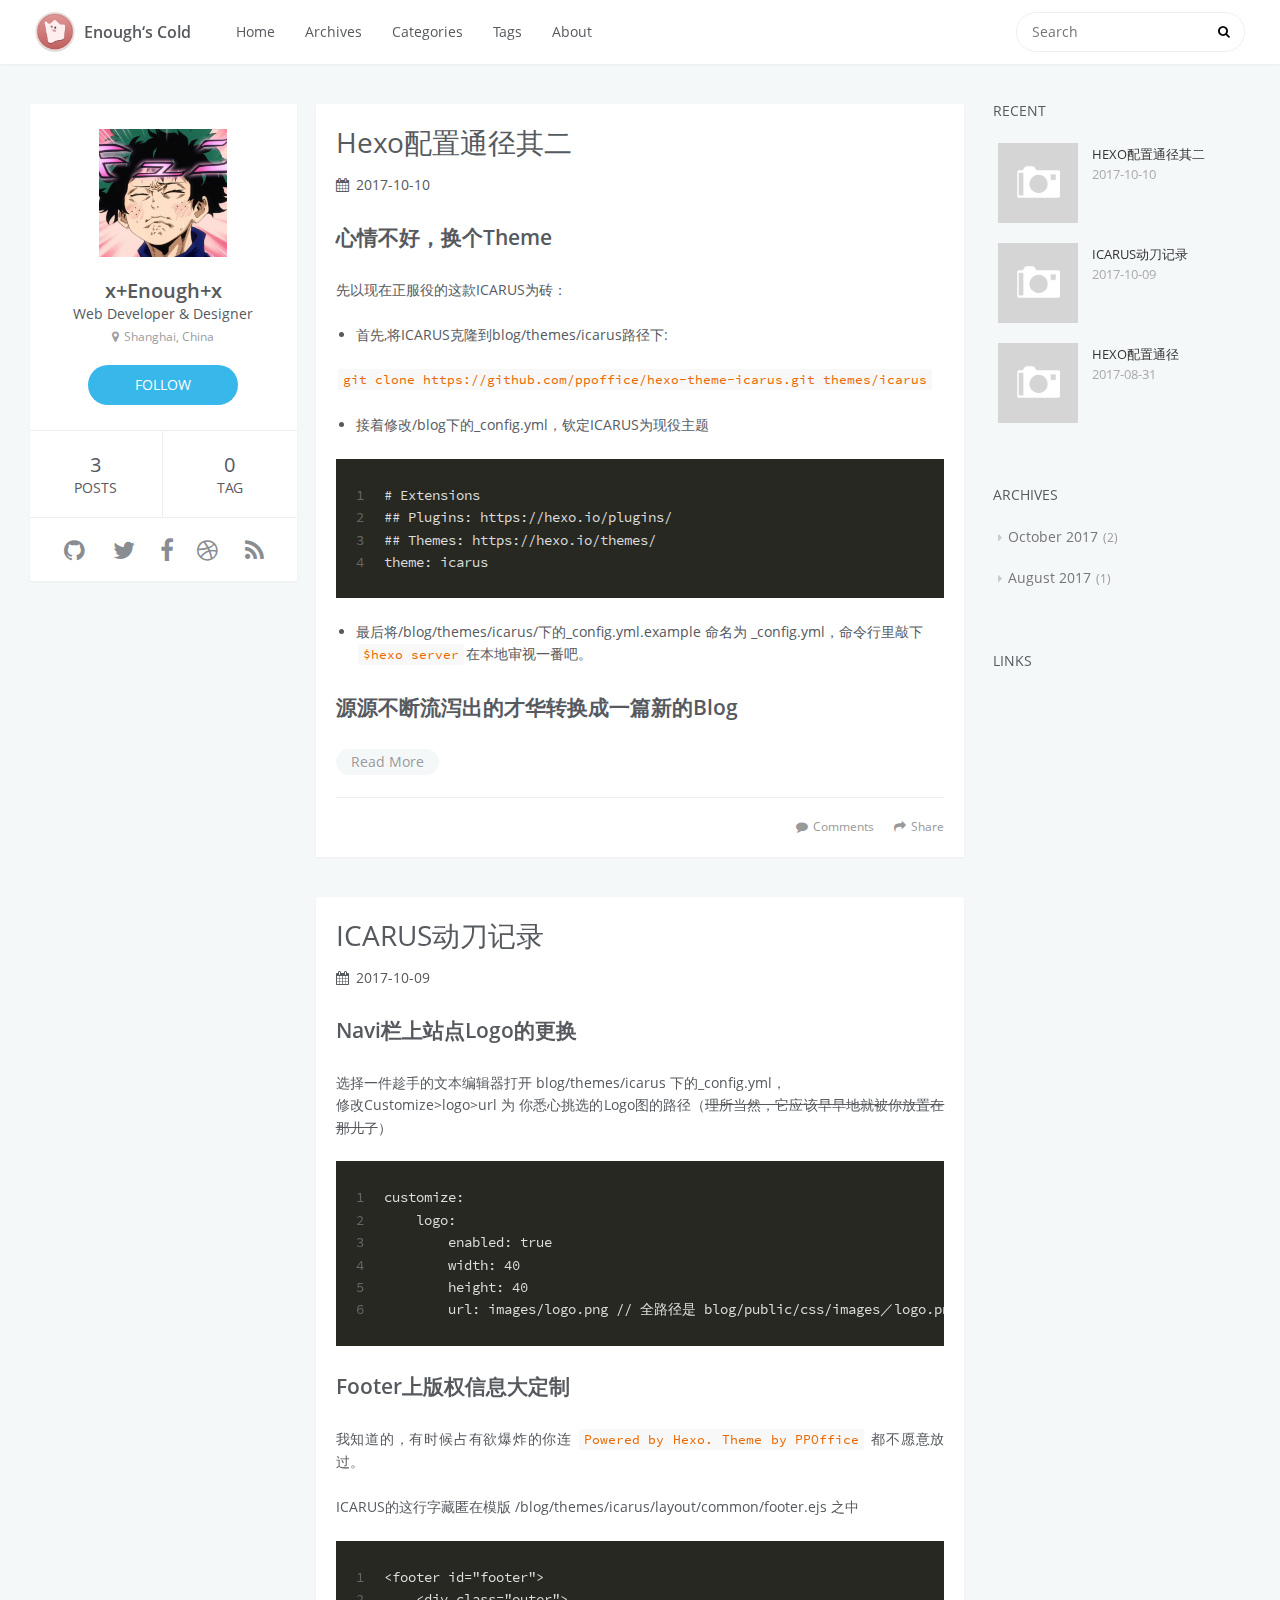
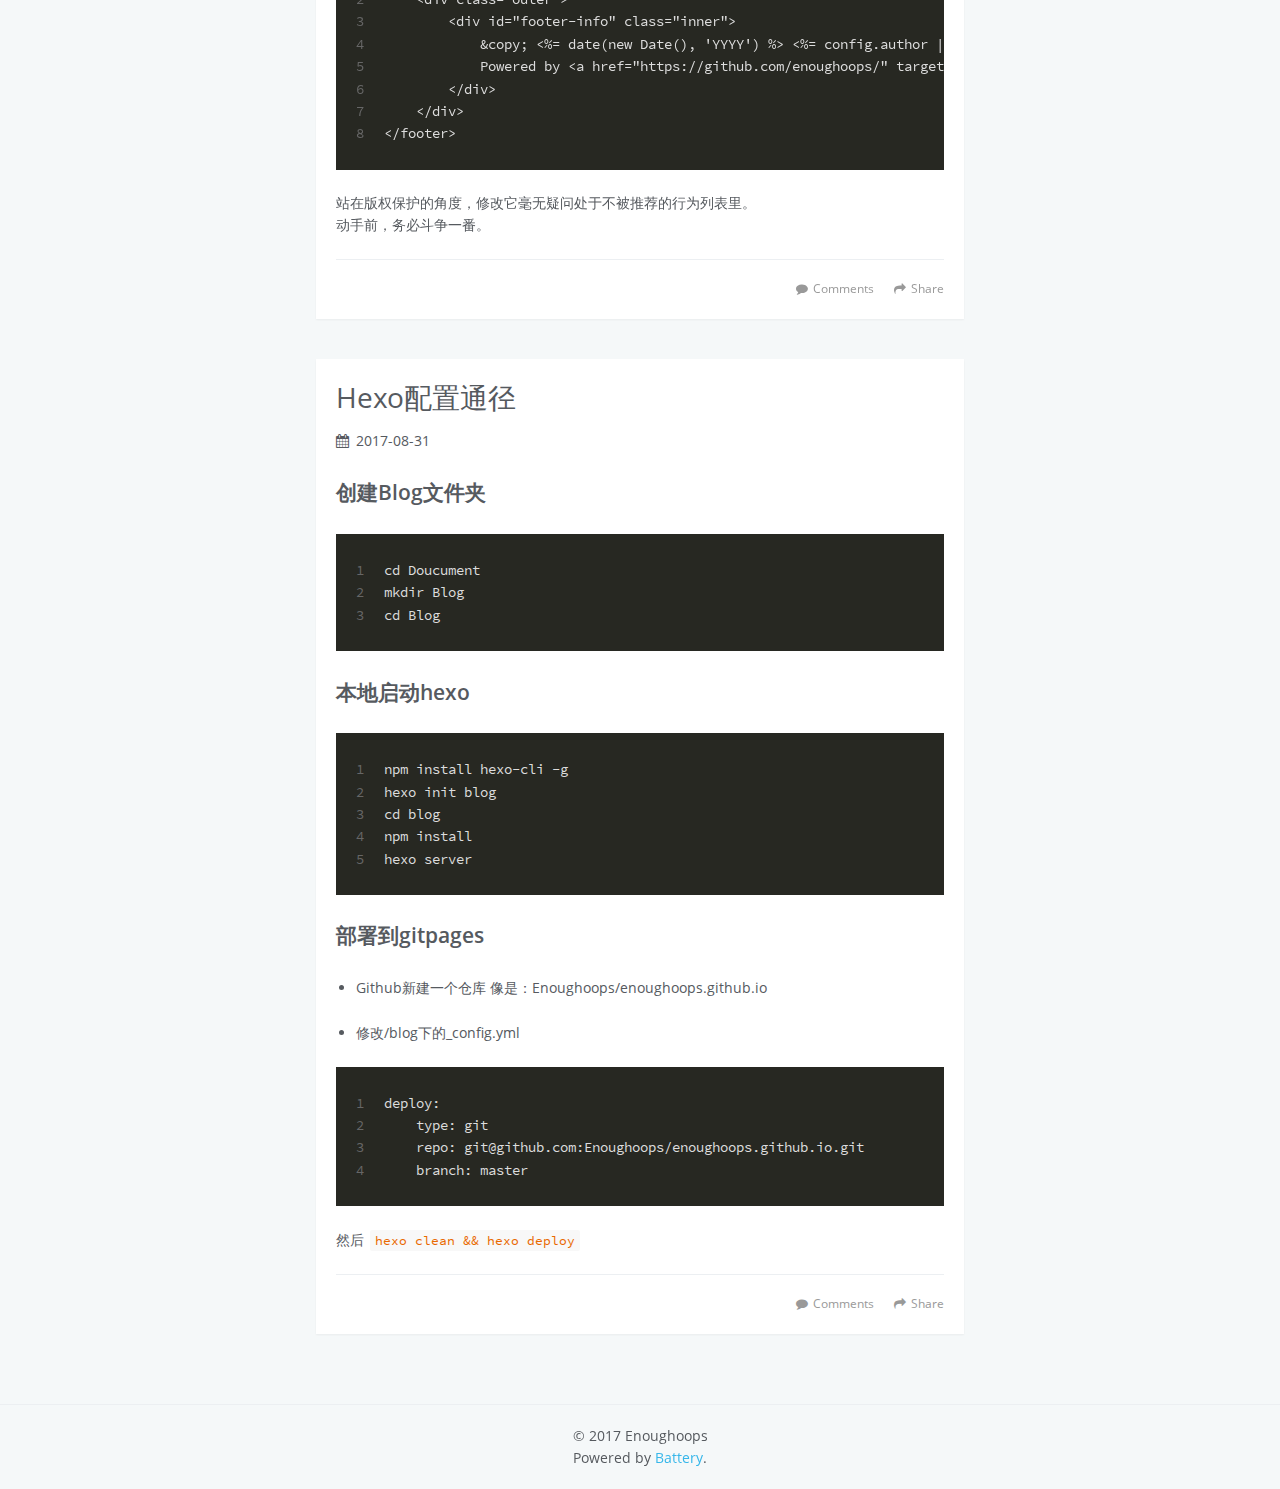
==== index.html @ bdcb4621 "Site updated: 2017-10-10 17:08:32" ====
<!DOCTYPE html>
<html lang=en>
<head>
    <meta charset="utf-8">
    
    <title>Enough‘s Cold</title>
    <meta name="viewport" content="width=device-width, initial-scale=1, maximum-scale=1" />
    <meta property="og:type" content="website">
<meta property="og:title" content="Enough‘s Cold">
<meta property="og:url" content="http://yoursite.com/index.html">
<meta property="og:site_name" content="Enough‘s Cold">
<meta property="og:locale" content="en">
<meta name="twitter:card" content="summary">
<meta name="twitter:title" content="Enough‘s Cold">
    

    
        <link rel="alternate" href="/" title="Enough‘s Cold" type="application/atom+xml" />
    

    

    <link rel="stylesheet" href="/libs/font-awesome/css/font-awesome.min.css">
    <link rel="stylesheet" href="/libs/open-sans/styles.css">
    <link rel="stylesheet" href="/libs/source-code-pro/styles.css">

    <link rel="stylesheet" href="/css/style.css">

    <script src="/libs/jquery/2.1.3/jquery.min.js"></script>
    
    
        <link rel="stylesheet" href="/libs/lightgallery/css/lightgallery.min.css">
    
    
        <link rel="stylesheet" href="/libs/justified-gallery/justifiedGallery.min.css">
    
    
    
    


</head>

<body>
    <div id="container">
        <header id="header">
    <div id="header-main" class="header-inner">
        <div class="outer">
            <a href="/" id="logo">
                <i class="logo"></i>
                <span class="site-title">Enough‘s Cold</span>
            </a>
            <nav id="main-nav">
                
                    <a class="main-nav-link" href="/.">Home</a>
                
                    <a class="main-nav-link" href="/archives">Archives</a>
                
                    <a class="main-nav-link" href="/categories">Categories</a>
                
                    <a class="main-nav-link" href="/tags">Tags</a>
                
                    <a class="main-nav-link" href="/about">About</a>
                
            </nav>
            
                
                <nav id="sub-nav">
                    <div class="profile" id="profile-nav">
                        <a id="profile-anchor" href="javascript:;">
                            <img class="avatar" src="/css/images/head.jpg" />
                            <i class="fa fa-caret-down"></i>
                        </a>
                    </div>
                </nav>
            
            <div id="search-form-wrap">

    <form class="search-form">
        <input type="text" class="ins-search-input search-form-input" placeholder="Search" />
        <button type="submit" class="search-form-submit"></button>
    </form>
    <div class="ins-search">
    <div class="ins-search-mask"></div>
    <div class="ins-search-container">
        <div class="ins-input-wrapper">
            <input type="text" class="ins-search-input" placeholder="Type something..." />
            <span class="ins-close ins-selectable"><i class="fa fa-times-circle"></i></span>
        </div>
        <div class="ins-section-wrapper">
            <div class="ins-section-container"></div>
        </div>
    </div>
</div>
<script>
(function (window) {
    var INSIGHT_CONFIG = {
        TRANSLATION: {
            POSTS: 'Posts',
            PAGES: 'Pages',
            CATEGORIES: 'Categories',
            TAGS: 'Tags',
            UNTITLED: '(Untitled)',
        },
        ROOT_URL: '/',
        CONTENT_URL: '/content.json',
    };
    window.INSIGHT_CONFIG = INSIGHT_CONFIG;
})(window);
</script>
<script src="/js/insight.js"></script>

</div>
        </div>
    </div>
    <div id="main-nav-mobile" class="header-sub header-inner">
        <table class="menu outer">
            <tr>
                
                    <td><a class="main-nav-link" href="/.">Home</a></td>
                
                    <td><a class="main-nav-link" href="/archives">Archives</a></td>
                
                    <td><a class="main-nav-link" href="/categories">Categories</a></td>
                
                    <td><a class="main-nav-link" href="/tags">Tags</a></td>
                
                    <td><a class="main-nav-link" href="/about">About</a></td>
                
                <td>
                    
    <div class="search-form">
        <input type="text" class="ins-search-input search-form-input" placeholder="Search" />
    </div>

                </td>
            </tr>
        </table>
    </div>
</header>

        <div class="outer">
            
                

<aside id="profile">
    <div class="inner profile-inner">
        <div class="base-info profile-block">
            <img id="avatar" src="/css/images/head.jpg" />
            <h2 id="name">x+Enough+x</h2>
            <h3 id="title">Web Developer &amp; Designer</h3>
            <span id="location"><i class="fa fa-map-marker"></i>Shanghai, China</span>
            <a id="follow" target="_blank" href="https://github.com/enoughoops/">FOLLOW</a>
        </div>
        <div class="article-info profile-block">
            <div class="article-info-block">
                3
                <span>posts</span>
            </div>
            <div class="article-info-block">
                0
                <span>tag</span>
            </div>
        </div>
        
        <div class="profile-block social-links">
            <table>
                <tr>
                    
                    
                    <td>
                        <a href="http://github.com/enoughoops/" target="_blank" title="github" class=tooltip>
                            <i class="fa fa-github"></i>
                        </a>
                    </td>
                    
                    <td>
                        <a href="/" target="_blank" title="twitter" class=tooltip>
                            <i class="fa fa-twitter"></i>
                        </a>
                    </td>
                    
                    <td>
                        <a href="/" target="_blank" title="facebook" class=tooltip>
                            <i class="fa fa-facebook"></i>
                        </a>
                    </td>
                    
                    <td>
                        <a href="/" target="_blank" title="dribbble" class=tooltip>
                            <i class="fa fa-dribbble"></i>
                        </a>
                    </td>
                    
                    <td>
                        <a href="/" target="_blank" title="rss" class=tooltip>
                            <i class="fa fa-rss"></i>
                        </a>
                    </td>
                    
                </tr>
            </table>
        </div>
        
    </div>
</aside>

            
            <section id="main">
    <article id="post-Hexo配置通径其二" class="article article-type-post" itemscope itemprop="blogPost">
    <div class="article-inner">
        
        
            <header class="article-header">
                
    
        <h1 itemprop="name">
            <a class="article-title" href="/2017/10/10/Hexo配置通径其二/">Hexo配置通径其二</a>
        </h1>
    

                
                    <div class="article-meta">
                        
    <div class="article-date">
        <i class="fa fa-calendar"></i>
        <a href="/2017/10/10/Hexo配置通径其二/">
            <time datetime="2017-10-10T08:37:37.000Z" itemprop="datePublished">2017-10-10</time>
        </a>
    </div>


                        
                        
                    </div>
                
            </header>
        
        
        <div class="article-entry" itemprop="articleBody">
        
            <p><h2 id="心情不好，换个Theme"><a href="#心情不好，换个Theme" class="headerlink" title="心情不好，换个Theme"></a>心情不好，换个Theme</h2><p>先以现在正服役的这款ICARUS为砖：</p>
<ul>
<li>首先,将ICARUS克隆到blog/themes/icarus路径下:</li>
</ul>
<p><code>git clone https://github.com/ppoffice/hexo-theme-icarus.git themes/icarus</code></p>
<ul>
<li>接着修改/blog下的_config.yml，钦定ICARUS为现役主题</li>
</ul>
<figure class="highlight plain"><table><tr><td class="gutter"><pre><div class="line">1</div><div class="line">2</div><div class="line">3</div><div class="line">4</div></pre></td><td class="code"><pre><div class="line"># Extensions</div><div class="line">## Plugins: https://hexo.io/plugins/</div><div class="line">## Themes: https://hexo.io/themes/</div><div class="line">theme: icarus</div></pre></td></tr></table></figure>
<ul>
<li>最后将/blog/themes/icarus/下的_config.yml.example 命名为 _config.yml，命令行里敲下 <code>$hexo server</code>在本地审视一番吧。</li>
</ul>
<h2 id="源源不断流泻出的才华转换成一篇新的Blog"><a href="#源源不断流泻出的才华转换成一篇新的Blog" class="headerlink" title="源源不断流泻出的才华转换成一篇新的Blog"></a>源源不断流泻出的才华转换成一篇新的Blog</h2></p>
            <p class="article-more-link">
                <a href="/2017/10/10/Hexo配置通径其二/#more">Read More</a>
            </p>
        
        </div>
        <footer class="article-footer">
            <div class="share-container">



</div>

    <a data-url="http://yoursite.com/2017/10/10/Hexo配置通径其二/" data-id="cj8ldwcjn0002anygisru1cz5" class="article-share-link"><i class="fa fa-share"></i>Share</a>
<script>
    (function ($) {
        // Prevent duplicate binding
        if (typeof(__SHARE_BUTTON_BINDED__) === 'undefined' || !__SHARE_BUTTON_BINDED__) {
            __SHARE_BUTTON_BINDED__ = true;
        } else {
            return;
        }
        $('body').on('click', function() {
            $('.article-share-box.on').removeClass('on');
        }).on('click', '.article-share-link', function(e) {
            e.stopPropagation();

            var $this = $(this),
                url = $this.attr('data-url'),
                encodedUrl = encodeURIComponent(url),
                id = 'article-share-box-' + $this.attr('data-id'),
                offset = $this.offset(),
                box;

            if ($('#' + id).length) {
                box = $('#' + id);

                if (box.hasClass('on')){
                    box.removeClass('on');
                    return;
                }
            } else {
                var html = [
                    '<div id="' + id + '" class="article-share-box">',
                        '<input class="article-share-input" value="' + url + '">',
                        '<div class="article-share-links">',
                            '<a href="https://twitter.com/intent/tweet?url=' + encodedUrl + '" class="fa fa-twitter article-share-twitter" target="_blank" title="Twitter"></a>',
                            '<a href="https://www.facebook.com/sharer.php?u=' + encodedUrl + '" class="fa fa-facebook article-share-facebook" target="_blank" title="Facebook"></a>',
                            '<a href="http://pinterest.com/pin/create/button/?url=' + encodedUrl + '" class="fa fa-pinterest article-share-pinterest" target="_blank" title="Pinterest"></a>',
                            '<a href="https://plus.google.com/share?url=' + encodedUrl + '" class="fa fa-google article-share-google" target="_blank" title="Google+"></a>',
                        '</div>',
                    '</div>'
                ].join('');

              box = $(html);

              $('body').append(box);
            }

            $('.article-share-box.on').hide();

            box.css({
                top: offset.top + 25,
                left: offset.left
            }).addClass('on');

        }).on('click', '.article-share-box', function (e) {
            e.stopPropagation();
        }).on('click', '.article-share-box-input', function () {
            $(this).select();
        }).on('click', '.article-share-box-link', function (e) {
            e.preventDefault();
            e.stopPropagation();

            window.open(this.href, 'article-share-box-window-' + Date.now(), 'width=500,height=450');
        });
    })(jQuery);
</script>

            
    
        <a href="http://yoursite.com/2017/10/10/Hexo配置通径其二/#comments" class="article-comment-link disqus-comment-count" data-disqus-url="http://yoursite.com/2017/10/10/Hexo配置通径其二/">Comments</a>
    

        </footer>
    </div>
    
</article>



    <article id="post-ICARUS动刀记录" class="article article-type-post" itemscope itemprop="blogPost">
    <div class="article-inner">
        
        
            <header class="article-header">
                
    
        <h1 itemprop="name">
            <a class="article-title" href="/2017/10/09/ICARUS动刀记录/">ICARUS动刀记录</a>
        </h1>
    

                
                    <div class="article-meta">
                        
    <div class="article-date">
        <i class="fa fa-calendar"></i>
        <a href="/2017/10/09/ICARUS动刀记录/">
            <time datetime="2017-10-09T07:22:18.000Z" itemprop="datePublished">2017-10-09</time>
        </a>
    </div>


                        
                        
                    </div>
                
            </header>
        
        
        <div class="article-entry" itemprop="articleBody">
        
            
            <h2 id="Navi栏上站点Logo的更换"><a href="#Navi栏上站点Logo的更换" class="headerlink" title="Navi栏上站点Logo的更换"></a>Navi栏上站点Logo的更换</h2><p>选择一件趁手的文本编辑器打开 blog/themes/icarus 下的_config.yml，<br>修改Customize&gt;logo&gt;url 为 你悉心挑选的Logo图的路径（<del>理所当然，它应该早早地就被你放置在那儿了</del>）</p>
<figure class="highlight plain"><table><tr><td class="gutter"><pre><div class="line">1</div><div class="line">2</div><div class="line">3</div><div class="line">4</div><div class="line">5</div><div class="line">6</div></pre></td><td class="code"><pre><div class="line">customize:</div><div class="line">    logo:</div><div class="line">        enabled: true</div><div class="line">        width: 40</div><div class="line">        height: 40</div><div class="line">        url: images/logo.png // 全路径是 blog/public/css/images／logo.png</div></pre></td></tr></table></figure>
<h2 id="Footer上版权信息大定制"><a href="#Footer上版权信息大定制" class="headerlink" title="Footer上版权信息大定制"></a>Footer上版权信息大定制</h2><p>我知道的，有时候占有欲爆炸的你连 <code>Powered by Hexo. Theme by PPOffice</code> 都不愿意放过。</p>
<p>ICARUS的这行字藏匿在模版 /blog/themes/icarus/layout/common/footer.ejs 之中</p>
<figure class="highlight plain"><table><tr><td class="gutter"><pre><div class="line">1</div><div class="line">2</div><div class="line">3</div><div class="line">4</div><div class="line">5</div><div class="line">6</div><div class="line">7</div><div class="line">8</div></pre></td><td class="code"><pre><div class="line">&lt;footer id=&quot;footer&quot;&gt;</div><div class="line">    &lt;div class=&quot;outer&quot;&gt;</div><div class="line">        &lt;div id=&quot;footer-info&quot; class=&quot;inner&quot;&gt;</div><div class="line">            &amp;copy; &lt;%= date(new Date(), &apos;YYYY&apos;) %&gt; &lt;%= config.author || config.title %&gt;&lt;br&gt;</div><div class="line">            Powered by &lt;a href=&quot;https://github.com/enoughoops/&quot; target=&quot;_blank&quot;&gt;Battery&lt;/a&gt;.</div><div class="line">        &lt;/div&gt;</div><div class="line">    &lt;/div&gt;</div><div class="line">&lt;/footer&gt;</div></pre></td></tr></table></figure>
<p>站在版权保护的角度，修改它毫无疑问处于不被推荐的行为列表里。<br>动手前，务必斗争一番。</p>

        
        </div>
        <footer class="article-footer">
            <div class="share-container">



</div>

    <a data-url="http://yoursite.com/2017/10/09/ICARUS动刀记录/" data-id="cj8ldwcji0001anyg8s55vny0" class="article-share-link"><i class="fa fa-share"></i>Share</a>
<script>
    (function ($) {
        // Prevent duplicate binding
        if (typeof(__SHARE_BUTTON_BINDED__) === 'undefined' || !__SHARE_BUTTON_BINDED__) {
            __SHARE_BUTTON_BINDED__ = true;
        } else {
            return;
        }
        $('body').on('click', function() {
            $('.article-share-box.on').removeClass('on');
        }).on('click', '.article-share-link', function(e) {
            e.stopPropagation();

            var $this = $(this),
                url = $this.attr('data-url'),
                encodedUrl = encodeURIComponent(url),
                id = 'article-share-box-' + $this.attr('data-id'),
                offset = $this.offset(),
                box;

            if ($('#' + id).length) {
                box = $('#' + id);

                if (box.hasClass('on')){
                    box.removeClass('on');
                    return;
                }
            } else {
                var html = [
                    '<div id="' + id + '" class="article-share-box">',
                        '<input class="article-share-input" value="' + url + '">',
                        '<div class="article-share-links">',
                            '<a href="https://twitter.com/intent/tweet?url=' + encodedUrl + '" class="fa fa-twitter article-share-twitter" target="_blank" title="Twitter"></a>',
                            '<a href="https://www.facebook.com/sharer.php?u=' + encodedUrl + '" class="fa fa-facebook article-share-facebook" target="_blank" title="Facebook"></a>',
                            '<a href="http://pinterest.com/pin/create/button/?url=' + encodedUrl + '" class="fa fa-pinterest article-share-pinterest" target="_blank" title="Pinterest"></a>',
                            '<a href="https://plus.google.com/share?url=' + encodedUrl + '" class="fa fa-google article-share-google" target="_blank" title="Google+"></a>',
                        '</div>',
                    '</div>'
                ].join('');

              box = $(html);

              $('body').append(box);
            }

            $('.article-share-box.on').hide();

            box.css({
                top: offset.top + 25,
                left: offset.left
            }).addClass('on');

        }).on('click', '.article-share-box', function (e) {
            e.stopPropagation();
        }).on('click', '.article-share-box-input', function () {
            $(this).select();
        }).on('click', '.article-share-box-link', function (e) {
            e.preventDefault();
            e.stopPropagation();

            window.open(this.href, 'article-share-box-window-' + Date.now(), 'width=500,height=450');
        });
    })(jQuery);
</script>

            
    
        <a href="http://yoursite.com/2017/10/09/ICARUS动刀记录/#comments" class="article-comment-link disqus-comment-count" data-disqus-url="http://yoursite.com/2017/10/09/ICARUS动刀记录/">Comments</a>
    

        </footer>
    </div>
    
</article>



    <article id="post-Hexo配置通径" class="article article-type-post" itemscope itemprop="blogPost">
    <div class="article-inner">
        
        
            <header class="article-header">
                
    
        <h1 itemprop="name">
            <a class="article-title" href="/2017/08/31/Hexo配置通径/">Hexo配置通径</a>
        </h1>
    

                
                    <div class="article-meta">
                        
    <div class="article-date">
        <i class="fa fa-calendar"></i>
        <a href="/2017/08/31/Hexo配置通径/">
            <time datetime="2017-08-31T07:57:53.000Z" itemprop="datePublished">2017-08-31</time>
        </a>
    </div>


                        
                        
                    </div>
                
            </header>
        
        
        <div class="article-entry" itemprop="articleBody">
        
            
            <h2 id="创建Blog文件夹"><a href="#创建Blog文件夹" class="headerlink" title="创建Blog文件夹"></a>创建Blog文件夹</h2><figure class="highlight plain"><table><tr><td class="gutter"><pre><div class="line">1</div><div class="line">2</div><div class="line">3</div></pre></td><td class="code"><pre><div class="line">cd Doucument</div><div class="line">mkdir Blog</div><div class="line">cd Blog</div></pre></td></tr></table></figure>
<h2 id="本地启动hexo"><a href="#本地启动hexo" class="headerlink" title="本地启动hexo"></a>本地启动hexo</h2><figure class="highlight plain"><table><tr><td class="gutter"><pre><div class="line">1</div><div class="line">2</div><div class="line">3</div><div class="line">4</div><div class="line">5</div></pre></td><td class="code"><pre><div class="line">npm install hexo-cli -g</div><div class="line">hexo init blog</div><div class="line">cd blog</div><div class="line">npm install</div><div class="line">hexo server</div></pre></td></tr></table></figure>
<h2 id="部署到gitpages"><a href="#部署到gitpages" class="headerlink" title="部署到gitpages"></a>部署到gitpages</h2><ul>
<li><p>Github新建一个仓库 像是：Enoughoops/enoughoops.github.io</p>
</li>
<li><p>修改/blog下的_config.yml</p>
</li>
</ul>
<figure class="highlight plain"><table><tr><td class="gutter"><pre><div class="line">1</div><div class="line">2</div><div class="line">3</div><div class="line">4</div></pre></td><td class="code"><pre><div class="line">deploy:</div><div class="line">    type: git</div><div class="line">    repo: git@github.com:Enoughoops/enoughoops.github.io.git    </div><div class="line">    branch: master</div></pre></td></tr></table></figure>
<p>然后 <code>hexo clean &amp;&amp; hexo deploy</code></p>

        
        </div>
        <footer class="article-footer">
            <div class="share-container">



</div>

    <a data-url="http://yoursite.com/2017/08/31/Hexo配置通径/" data-id="cj8ldwcjb0000anygt24p0sl6" class="article-share-link"><i class="fa fa-share"></i>Share</a>
<script>
    (function ($) {
        // Prevent duplicate binding
        if (typeof(__SHARE_BUTTON_BINDED__) === 'undefined' || !__SHARE_BUTTON_BINDED__) {
            __SHARE_BUTTON_BINDED__ = true;
        } else {
            return;
        }
        $('body').on('click', function() {
            $('.article-share-box.on').removeClass('on');
        }).on('click', '.article-share-link', function(e) {
            e.stopPropagation();

            var $this = $(this),
                url = $this.attr('data-url'),
                encodedUrl = encodeURIComponent(url),
                id = 'article-share-box-' + $this.attr('data-id'),
                offset = $this.offset(),
                box;

            if ($('#' + id).length) {
                box = $('#' + id);

                if (box.hasClass('on')){
                    box.removeClass('on');
                    return;
                }
            } else {
                var html = [
                    '<div id="' + id + '" class="article-share-box">',
                        '<input class="article-share-input" value="' + url + '">',
                        '<div class="article-share-links">',
                            '<a href="https://twitter.com/intent/tweet?url=' + encodedUrl + '" class="fa fa-twitter article-share-twitter" target="_blank" title="Twitter"></a>',
                            '<a href="https://www.facebook.com/sharer.php?u=' + encodedUrl + '" class="fa fa-facebook article-share-facebook" target="_blank" title="Facebook"></a>',
                            '<a href="http://pinterest.com/pin/create/button/?url=' + encodedUrl + '" class="fa fa-pinterest article-share-pinterest" target="_blank" title="Pinterest"></a>',
                            '<a href="https://plus.google.com/share?url=' + encodedUrl + '" class="fa fa-google article-share-google" target="_blank" title="Google+"></a>',
                        '</div>',
                    '</div>'
                ].join('');

              box = $(html);

              $('body').append(box);
            }

            $('.article-share-box.on').hide();

            box.css({
                top: offset.top + 25,
                left: offset.left
            }).addClass('on');

        }).on('click', '.article-share-box', function (e) {
            e.stopPropagation();
        }).on('click', '.article-share-box-input', function () {
            $(this).select();
        }).on('click', '.article-share-box-link', function (e) {
            e.preventDefault();
            e.stopPropagation();

            window.open(this.href, 'article-share-box-window-' + Date.now(), 'width=500,height=450');
        });
    })(jQuery);
</script>

            
    
        <a href="http://yoursite.com/2017/08/31/Hexo配置通径/#comments" class="article-comment-link disqus-comment-count" data-disqus-url="http://yoursite.com/2017/08/31/Hexo配置通径/">Comments</a>
    

        </footer>
    </div>
    
</article>


</section>
            
                
<aside id="sidebar">
   
        
    <div class="widget-wrap">
        <h3 class="widget-title">recent</h3>
        <div class="widget">
            <ul id="recent-post" class="">
                
                    <li>
                        
                        <div class="item-thumbnail">
                            <a href="/2017/10/10/Hexo配置通径其二/" class="thumbnail">
    
    
        <span class="thumbnail-image thumbnail-none"></span>
    
</a>

                        </div>
                        
                        <div class="item-inner">
                            <p class="item-category"></p>
                            <p class="item-title"><a href="/2017/10/10/Hexo配置通径其二/" class="title">Hexo配置通径其二</a></p>
                            <p class="item-date"><time datetime="2017-10-10T08:37:37.000Z" itemprop="datePublished">2017-10-10</time></p>
                        </div>
                    </li>
                
                    <li>
                        
                        <div class="item-thumbnail">
                            <a href="/2017/10/09/ICARUS动刀记录/" class="thumbnail">
    
    
        <span class="thumbnail-image thumbnail-none"></span>
    
</a>

                        </div>
                        
                        <div class="item-inner">
                            <p class="item-category"></p>
                            <p class="item-title"><a href="/2017/10/09/ICARUS动刀记录/" class="title">ICARUS动刀记录</a></p>
                            <p class="item-date"><time datetime="2017-10-09T07:22:18.000Z" itemprop="datePublished">2017-10-09</time></p>
                        </div>
                    </li>
                
                    <li>
                        
                        <div class="item-thumbnail">
                            <a href="/2017/08/31/Hexo配置通径/" class="thumbnail">
    
    
        <span class="thumbnail-image thumbnail-none"></span>
    
</a>

                        </div>
                        
                        <div class="item-inner">
                            <p class="item-category"></p>
                            <p class="item-title"><a href="/2017/08/31/Hexo配置通径/" class="title">Hexo配置通径</a></p>
                            <p class="item-date"><time datetime="2017-08-31T07:57:53.000Z" itemprop="datePublished">2017-08-31</time></p>
                        </div>
                    </li>
                
            </ul>
        </div>
    </div>

    
        
    
        
    <div class="widget-wrap">
        <h3 class="widget-title">archives</h3>
        <div class="widget">
            <ul class="archive-list"><li class="archive-list-item"><a class="archive-list-link" href="/archives/2017/10/">October 2017</a><span class="archive-list-count">2</span></li><li class="archive-list-item"><a class="archive-list-link" href="/archives/2017/08/">August 2017</a><span class="archive-list-count">1</span></li></ul>
        </div>
    </div>

    
        
    
        
    
        
    <div class="widget-wrap widget-list">
        <h3 class="widget-title">links</h3>
        <div class="widget">
            <ul>
                
            </ul>
        </div>
    </div>


    
    <div id="toTop" class="fa fa-angle-up"></div>
</aside>

            
        </div>
        <footer id="footer">
    <div class="outer">
        <div id="footer-info" class="inner">
            &copy; 2017 Enoughoops<br>
            Powered by <a href="https://github.com/enoughoops/" target="_blank">Battery</a>.
        </div>
    </div>
</footer>
        
    
    <script>
    var disqus_config = function () {
        
        this.page.identifier = '';
    };
    (function() { 
        var d = document, s = d.createElement('script');  
        s.src = '//' + 'hexo-theme-icarus' + '.disqus.com/count.js';
        s.setAttribute('data-timestamp', +new Date());
        (d.head || d.body).appendChild(s);
    })();
</script>




    
        <script src="/libs/lightgallery/js/lightgallery.min.js"></script>
        <script src="/libs/lightgallery/js/lg-thumbnail.min.js"></script>
        <script src="/libs/lightgallery/js/lg-pager.min.js"></script>
        <script src="/libs/lightgallery/js/lg-autoplay.min.js"></script>
        <script src="/libs/lightgallery/js/lg-fullscreen.min.js"></script>
        <script src="/libs/lightgallery/js/lg-zoom.min.js"></script>
        <script src="/libs/lightgallery/js/lg-hash.min.js"></script>
        <script src="/libs/lightgallery/js/lg-share.min.js"></script>
        <script src="/libs/lightgallery/js/lg-video.min.js"></script>
    
    
        <script src="/libs/justified-gallery/jquery.justifiedGallery.min.js"></script>
    
    



<!-- Custom Scripts -->
<script src="/js/main.js"></script>

    </div>
</body>
</html>
---- libs/open-sans/styles.css ----
/* cyrillic-ext */
@font-face {
    font-family: 'Open Sans';
    font-style: normal;
    font-weight: 400;
    src: local('Open Sans'), local('OpenSans'), url(fonts/K88pR3goAWT7BTt32Z01mxJtnKITppOI_IvcXXDNrsc.woff2) format('woff2');
    unicode-range: U+0460-052F, U+20B4, U+2DE0-2DFF, U+A640-A69F;
}
/* cyrillic */
@font-face {
    font-family: 'Open Sans';
    font-style: normal;
    font-weight: 400;
    src: local('Open Sans'), local('OpenSans'), url(fonts/RjgO7rYTmqiVp7vzi-Q5URJtnKITppOI_IvcXXDNrsc.woff2) format('woff2');
    unicode-range: U+0400-045F, U+0490-0491, U+04B0-04B1, U+2116;
}
/* greek-ext */
@font-face {
    font-family: 'Open Sans';
    font-style: normal;
    font-weight: 400;
    src: local('Open Sans'), local('OpenSans'), url(fonts/LWCjsQkB6EMdfHrEVqA1KRJtnKITppOI_IvcXXDNrsc.woff2) format('woff2');
    unicode-range: U+1F00-1FFF;
}
/* greek */
@font-face {
    font-family: 'Open Sans';
    font-style: normal;
    font-weight: 400;
    src: local('Open Sans'), local('OpenSans'), url(fonts/xozscpT2726on7jbcb_pAhJtnKITppOI_IvcXXDNrsc.woff2) format('woff2');
    unicode-range: U+0370-03FF;
}
/* vietnamese */
@font-face {
    font-family: 'Open Sans';
    font-style: normal;
    font-weight: 400;
    src: local('Open Sans'), local('OpenSans'), url(fonts/59ZRklaO5bWGqF5A9baEERJtnKITppOI_IvcXXDNrsc.woff2) format('woff2');
    unicode-range: U+0102-0103, U+1EA0-1EF1, U+20AB;
}
/* latin-ext */
@font-face {
    font-family: 'Open Sans';
    font-style: normal;
    font-weight: 400;
    src: local('Open Sans'), local('OpenSans'), url(fonts/u-WUoqrET9fUeobQW7jkRRJtnKITppOI_IvcXXDNrsc.woff2) format('woff2');
    unicode-range: U+0100-024F, U+1E00-1EFF, U+20A0-20AB, U+20AD-20CF, U+2C60-2C7F, U+A720-A7FF;
}
/* latin */
@font-face {
    font-family: 'Open Sans';
    font-style: normal;
    font-weight: 400;
    src: local('Open Sans'), local('OpenSans'), url(fonts/cJZKeOuBrn4kERxqtaUH3VtXRa8TVwTICgirnJhmVJw.woff2) format('woff2');
    unicode-range: U+0000-00FF, U+0131, U+0152-0153, U+02C6, U+02DA, U+02DC, U+2000-206F, U+2074, U+20AC, U+2212, U+2215, U+E0FF, U+EFFD, U+F000;
}
/* cyrillic-ext */
@font-face {
    font-family: 'Open Sans';
    font-style: normal;
    font-weight: 600;
    src: local('Open Sans Semibold'), local('OpenSans-Semibold'), url(fonts/MTP_ySUJH_bn48VBG8sNSq-j2U0lmluP9RWlSytm3ho.woff2) format('woff2');
    unicode-range: U+0460-052F, U+20B4, U+2DE0-2DFF, U+A640-A69F;
}
/* cyrillic */
@font-face {
    font-family: 'Open Sans';
    font-style: normal;
    font-weight: 600;
    src: local('Open Sans Semibold'), local('OpenSans-Semibold'), url(fonts/MTP_ySUJH_bn48VBG8sNSpX5f-9o1vgP2EXwfjgl7AY.woff2) format('woff2');
    unicode-range: U+0400-045F, U+0490-0491, U+04B0-04B1, U+2116;
}
/* greek-ext */
@font-face {
    font-family: 'Open Sans';
    font-style: normal;
    font-weight: 600;
    src: local('Open Sans Semibold'), local('OpenSans-Semibold'), url(fonts/MTP_ySUJH_bn48VBG8sNShWV49_lSm1NYrwo-zkhivY.woff2) format('woff2');
    unicode-range: U+1F00-1FFF;
}
/* greek */
@font-face {
    font-family: 'Open Sans';
    font-style: normal;
    font-weight: 600;
    src: local('Open Sans Semibold'), local('OpenSans-Semibold'), url(fonts/MTP_ySUJH_bn48VBG8sNSqaRobkAwv3vxw3jMhVENGA.woff2) format('woff2');
    unicode-range: U+0370-03FF;
}
/* vietnamese */
@font-face {
    font-family: 'Open Sans';
    font-style: normal;
    font-weight: 600;
    src: local('Open Sans Semibold'), local('OpenSans-Semibold'), url(fonts/MTP_ySUJH_bn48VBG8sNSv8zf_FOSsgRmwsS7Aa9k2w.woff2) format('woff2');
    unicode-range: U+0102-0103, U+1EA0-1EF1, U+20AB;
}
/* latin-ext */
@font-face {
    font-family: 'Open Sans';
    font-style: normal;
    font-weight: 600;
    src: local('Open Sans Semibold'), local('OpenSans-Semibold'), url(fonts/MTP_ySUJH_bn48VBG8sNSj0LW-43aMEzIO6XUTLjad8.woff2) format('woff2');
    unicode-range: U+0100-024F, U+1E00-1EFF, U+20A0-20AB, U+20AD-20CF, U+2C60-2C7F, U+A720-A7FF;
}
/* latin */
@font-face {
    font-family: 'Open Sans';
    font-style: normal;
    font-weight: 600;
    src: local('Open Sans Semibold'), local('OpenSans-Semibold'), url(fonts/MTP_ySUJH_bn48VBG8sNSugdm0LZdjqr5-oayXSOefg.woff2) format('woff2');
    unicode-range: U+0000-00FF, U+0131, U+0152-0153, U+02C6, U+02DA, U+02DC, U+2000-206F, U+2074, U+20AC, U+2212, U+2215, U+E0FF, U+EFFD, U+F000;
}
/* cyrillic-ext */
@font-face {
    font-family: 'Open Sans';
    font-style: italic;
    font-weight: 400;
    src: local('Open Sans Italic'), local('OpenSans-Italic'), url(fonts/xjAJXh38I15wypJXxuGMBjTOQ_MqJVwkKsUn0wKzc2I.woff2) format('woff2');
    unicode-range: U+0460-052F, U+20B4, U+2DE0-2DFF, U+A640-A69F;
}
/* cyrillic */
@font-face {
    font-family: 'Open Sans';
    font-style: italic;
    font-weight: 400;
    src: local('Open Sans Italic'), local('OpenSans-Italic'), url(fonts/xjAJXh38I15wypJXxuGMBjUj_cnvWIuuBMVgbX098Mw.woff2) format('woff2');
    unicode-range: U+0400-045F, U+0490-0491, U+04B0-04B1, U+2116;
}
/* greek-ext */
@font-face {
    font-family: 'Open Sans';
    font-style: italic;
    font-weight: 400;
    src: local('Open Sans Italic'), local('OpenSans-Italic'), url(fonts/xjAJXh38I15wypJXxuGMBkbcKLIaa1LC45dFaAfauRA.woff2) format('woff2');
    unicode-range: U+1F00-1FFF;
}
/* greek */
@font-face {
    font-family: 'Open Sans';
    font-style: italic;
    font-weight: 400;
    src: local('Open Sans Italic'), local('OpenSans-Italic'), url(fonts/xjAJXh38I15wypJXxuGMBmo_sUJ8uO4YLWRInS22T3Y.woff2) format('woff2');
    unicode-range: U+0370-03FF;
}
/* vietnamese */
@font-face {
    font-family: 'Open Sans';
    font-style: italic;
    font-weight: 400;
    src: local('Open Sans Italic'), local('OpenSans-Italic'), url(fonts/xjAJXh38I15wypJXxuGMBr6up8jxqWt8HVA3mDhkV_0.woff2) format('woff2');
    unicode-range: U+0102-0103, U+1EA0-1EF1, U+20AB;
}
/* latin-ext */
@font-face {
    font-family: 'Open Sans';
    font-style: italic;
    font-weight: 400;
    src: local('Open Sans Italic'), local('OpenSans-Italic'), url(fonts/xjAJXh38I15wypJXxuGMBiYE0-AqJ3nfInTTiDXDjU4.woff2) format('woff2');
    unicode-range: U+0100-024F, U+1E00-1EFF, U+20A0-20AB, U+20AD-20CF, U+2C60-2C7F, U+A720-A7FF;
}
/* latin */
@font-face {
    font-family: 'Open Sans';
    font-style: italic;
    font-weight: 400;
    src: local('Open Sans Italic'), local('OpenSans-Italic'), url(fonts/xjAJXh38I15wypJXxuGMBo4P5ICox8Kq3LLUNMylGO4.woff2) format('woff2');
    unicode-range: U+0000-00FF, U+0131, U+0152-0153, U+02C6, U+02DA, U+02DC, U+2000-206F, U+2074, U+20AC, U+2212, U+2215, U+E0FF, U+EFFD, U+F000;
}
---- libs/source-code-pro/styles.css ----
/* latin-ext */
@font-face {
  font-family: 'Source Code Pro';
  font-style: normal;
  font-weight: 400;
  src: local('Source Code Pro'), local('SourceCodePro-Regular'), url(fonts/mrl8jkM18OlOQN8JLgasDy2Q8seG17bfDXYR_jUsrzg.woff2) format('woff2');
  unicode-range: U+0100-024F, U+1E00-1EFF, U+20A0-20AB, U+20AD-20CF, U+2C60-2C7F, U+A720-A7FF;
}
/* latin */
@font-face {
  font-family: 'Source Code Pro';
  font-style: normal;
  font-weight: 400;
  src: local('Source Code Pro'), local('SourceCodePro-Regular'), url(fonts/mrl8jkM18OlOQN8JLgasD9V_2ngZ8dMf8fLgjYEouxg.woff2) format('woff2');
  unicode-range: U+0000-00FF, U+0131, U+0152-0153, U+02C6, U+02DA, U+02DC, U+2000-206F, U+2074, U+20AC, U+2212, U+2215, U+E0FF, U+EFFD, U+F000;
}
---- css/style.css ----
body {
  width: 100%;
}
body:before,
body:after {
  content: "";
  display: table;
}
body:after {
  clear: both;
}
html,
body,
div,
span,
applet,
object,
iframe,
h1,
h2,
h3,
h4,
h5,
h6,
p,
blockquote,
pre,
a,
abbr,
acronym,
address,
big,
cite,
code,
del,
dfn,
em,
img,
ins,
kbd,
q,
s,
samp,
small,
strike,
strong,
sub,
sup,
tt,
var,
dl,
dt,
dd,
ol,
ul,
li,
fieldset,
form,
label,
legend,
table,
caption,
tbody,
tfoot,
thead,
tr,
th,
td {
  margin: 0;
  padding: 0;
  border: 0;
  outline: 0;
  font-weight: inherit;
  font-style: inherit;
  font-family: inherit;
  font-size: 100%;
  vertical-align: baseline;
}
body {
  line-height: 1;
  color: #000;
  background: #fff;
}
ol,
ul {
  list-style: none;
}
table {
  border-collapse: separate;
  border-spacing: 0;
  vertical-align: middle;
}
caption,
th,
td {
  text-align: left;
  font-weight: normal;
  vertical-align: middle;
}
a img {
  border: none;
}
input,
button {
  margin: 0;
  padding: 0;
}
input::-moz-focus-inner,
button::-moz-focus-inner {
  border: 0;
  padding: 0;
}
html,
body,
#container {
  height: 100%;
}
body {
  color: #565a5f;
  background: #f5f8f9;
  font: 14px "open sans", "Helvetica Neue", "Microsoft Yahei", Helvetica, Arial, sans-serif;
  -webkit-text-size-adjust: 100%;
}
a {
  color: #38b7ea;
  text-decoration: none;
}
a:visited {
  color: #38b7ea;
}
code {
  margin: 0 2px;
  color: #e96900;
  padding: 3px 5px;
  font-size: 0.9em;
  border-radius: 2px;
  font-family: "Source Code Pro", Consolas, Monaco, Menlo, Consolas, monospace;
  background-color: #f8f8f8;
}
.outer {
  max-width: 1320px;
  margin: 0 auto;
  padding: 0 20px;
}
.outer:before,
.outer:after {
  content: "";
  display: table;
}
.outer:after {
  clear: both;
}
@media screen and (max-width: 559px) {
  .outer {
    padding: 0;
  }
}
.left,
.alignleft {
  float: left;
}
.right,
.alignright {
  float: right;
}
.clear {
  clear: both;
}
.logo {
  width: 40px;
  height: 40px;
  background-repeat: no-repeat;
  background-image: url("images/cold.png");
  -webkit-background-size: 40px 40px;
  -moz-background-size: 40px 40px;
  background-size: 40px 40px;
}
#container {
  position: relative;
}
#container > .outer {
  margin-bottom: 30px;
}
@media screen and (min-width: 1200px) {
  #main {
    display: inline;
    float: left;
    width: 52.307692307692314%;
    margin: 0 0.769230769230769%;
  }
}
@media screen and (min-width: 800px) and (max-width: 1199px) {
  #main {
    display: inline;
    float: left;
    width: 67.6923076923077%;
    margin: 0 0.769230769230769%;
  }
}
@media screen and (min-width: 560px) and (max-width: 799px) {
  #main {
    width: 100%;
  }
}
@media screen and (max-width: 559px) {
  #main {
    width: 100%;
  }
}
.archive-article-header a,
.layout-wrap-inner.tag-cloud a,
.timeline-row .content h1 a,
.archive-article-header a:visited,
.layout-wrap-inner.tag-cloud a:visited,
.timeline-row .content h1 a:visited {
  color: #565a5f;
  -webkit-transition: 0.2s ease;
  -moz-transition: 0.2s ease;
  -ms-transition: 0.2s ease;
  transition: 0.2s ease;
}
.archive-article-header a:hover,
.layout-wrap-inner.tag-cloud a:hover,
.timeline-row .content h1 a:hover,
.archive-article-header a:visited:hover,
.layout-wrap-inner.tag-cloud a:visited:hover,
.timeline-row .content h1 a:visited:hover {
  color: #38b7ea;
}
.article-meta,
.archive-year,
.widget-title {
  line-height: 1em;
  text-decoration: none;
  text-transform: uppercase;
}
#header,
#profile .inner,
.article-inner,
#comments,
.archive-article,
.timeline-row .content,
#toTop {
  background: #fff;
  -webkit-box-shadow: 0 1px 2px rgba(0,0,0,0.05);
  box-shadow: 0 1px 2px rgba(0,0,0,0.05);
}
.article-entry h1,
.widget h1 {
  font-size: 2em;
}
.article-entry h2,
.widget h2 {
  font-size: 1.5em;
}
.article-entry h3,
.widget h3 {
  font-size: 1.3em;
}
.article-entry h4,
.widget h4 {
  font-size: 1.2em;
}
.article-entry h5,
.widget h5 {
  font-size: 1em;
}
.article-entry h6,
.widget h6 {
  font-size: 1em;
  color: #999;
}
.article-entry hr,
.widget hr {
  border: 1px dashed #eceff2;
}
.article-entry strong,
.widget strong {
  font-weight: bold;
}
.article-entry em,
.widget em,
.article-entry cite,
.widget cite {
  font-style: italic;
}
.article-entry sup,
.widget sup,
.article-entry sub,
.widget sub {
  font-size: 0.75em;
  line-height: 0;
  position: relative;
  vertical-align: baseline;
}
.article-entry sup,
.widget sup {
  top: -0.5em;
}
.article-entry sub,
.widget sub {
  bottom: -0.2em;
}
.article-entry small,
.widget small {
  font-size: 0.85em;
}
.article-entry acronym,
.widget acronym,
.article-entry abbr,
.widget abbr {
  border-bottom: 1px dotted;
}
.article-entry ul,
.widget ul,
.article-entry ol,
.widget ol,
.article-entry dl,
.widget dl {
  margin: 0 20px;
  line-height: 1.6em;
}
.article-entry ul ul,
.widget ul ul,
.article-entry ol ul,
.widget ol ul,
.article-entry ul ol,
.widget ul ol,
.article-entry ol ol,
.widget ol ol {
  margin-top: 0;
  margin-bottom: 0;
}
.article-entry ul,
.widget ul {
  list-style: disc;
}
.article-entry ol,
.widget ol {
  list-style: decimal;
}
.article-entry dt,
.widget dt {
  font-weight: bold;
}
#header {
  background: #fff;
  position: relative;
}
#header a,
#header a:visited {
  white-space: nowrap;
  -webkit-transition: 0.2s ease;
  -moz-transition: 0.2s ease;
  -ms-transition: 0.2s ease;
  transition: 0.2s ease;
  color: #565a5f;
}
#header a:hover {
  color: #38b7ea;
}
.header-inner #logo,
#main-nav,
#sub-nav,
#search-form-wrap {
  height: 40px;
  line-height: 40px;
  padding: 12px 15px;
}
.header-inner #logo,
#main-nav {
  float: left;
}
#sub-nav,
#search-form-wrap {
  float: right;
}
.header-inner {
  height: 100%;
  position: relative;
}
.header-inner #logo {
  display: inline-block;
}
.header-inner #logo .logo {
  margin-right: 5px;
  display: inline-block;
}
.header-inner #logo .site-title {
  font-size: 16px;
  display: inline-block;
  vertical-align: top;
  font-weight: 600;
}
#header-title {
  text-align: center;
  height: 40px;
  position: absolute;
  top: 50%;
  left: 0;
  margin-top: -20px;
}
.header-sub {
  border-top: 1px solid #eceff2;
}
.header-sub ul {
  margin: 0 15px;
}
.header-sub ul:before,
.header-sub ul:after {
  content: "";
  display: table;
}
.header-sub ul:after {
  clear: both;
}
.header-sub ul li {
  float: left;
  margin: 0 10px;
}
.header-sub ul li a {
  display: inline-block;
  line-height: 48px;
}
.header-sub .main-nav-link {
  display: inline-block;
  line-height: 48px;
}
@media screen and (min-width: 560px) and (max-width: 799px) {
  #header-sub {
    display: none;
  }
}
@media screen and (max-width: 559px) {
  #header-sub {
    display: none;
  }
}
@media screen and (min-width: 560px) and (max-width: 799px) {
  #main-nav {
    display: none;
  }
}
@media screen and (max-width: 559px) {
  #main-nav {
    display: none;
  }
}
@media screen and (min-width: 800px) and (max-width: 1199px) {
  #main-nav-mobile {
    display: none;
  }
}
@media screen and (min-width: 1200px) {
  #main-nav-mobile {
    display: none;
  }
}
.nav-icon,
.main-nav-link {
  float: left;
  display: block;
  padding: 0 15px;
}
.nav-icon {
  text-align: center;
  font-size: 14px;
  width: 14px;
  height: 14px;
  position: relative;
  cursor: pointer;
  height: 40px !important;
  line-height: 40px !important;
}
.main-nav-link {
  font-weight: 300;
}
@media screen and (min-width: 1200px) {
  #sub-nav {
    display: none;
  }
}
#sub-nav #profile-nav #profile-anchor {
  display: block;
  height: 40px;
  line-height: 40px;
}
#sub-nav #profile-nav #profile-anchor:before,
#sub-nav #profile-nav #profile-anchor:after {
  content: "";
  display: table;
}
#sub-nav #profile-nav #profile-anchor:after {
  clear: both;
}
#sub-nav #profile-nav .avatar,
#sub-nav #profile-nav .fa {
  float: left;
}
#sub-nav #profile-nav .avatar {
  width: 40px;
  height: 40px;
  margin-right: 8px;
}
#sub-nav #profile-nav .fa {
  line-height: 40px;
}
@media screen and (max-width: 559px) {
  #search-form-wrap {
    display: none;
  }
}
#search-form-wrap .search-form {
  position: relative;
}
#search-form-wrap .search-form .search-form-input {
  width: 100%;
  padding: 0 30px 0 15px;
  line-height: 40px;
  height: 40px !important;
  border-radius: 21px;
}
#search-form-wrap .search-form .search-form-input::-webkit-search-results-decoration,
#search-form-wrap .search-form .search-form-input::-webkit-search-cancel-button {
  -webkit-appearance: none;
}
#search-form-wrap .search-form .search-form-submit {
  top: 50%;
  right: 15px;
  border: none;
  cursor: pointer;
  margin-top: -7px;
  background: none;
  position: absolute;
  font: 13px font-icon;
  font-family: 'FontAwesome';
}
#search-form-wrap .search-form .search-form-submit:before {
  content: '\f002';
}
#search-form-wrap .search-form .search-form-submit:hover,
#search-form-wrap .search-form .search-form-submit:focus {
  color: #777;
}
.search-form-input,
.search-form-input.ins-search-input,
.search-form-input.st-ui-search-input,
.search-form-input.st-default-search-input {
  -webkit-appearance: textarea;
  -webkit-appearance: textarea;
  -moz-appearance: textarea;
  appearance: textarea;
  padding: 0;
  width: 200px;
  -webkit-box-shadow: none;
  box-shadow: none;
  color: #565a5f;
  -webkit-transition: 0.2s ease;
  -moz-transition: 0.2s ease;
  -ms-transition: 0.2s ease;
  transition: 0.2s ease;
  -webkit-box-sizing: border-box;
  -moz-box-sizing: border-box;
  box-sizing: border-box;
  height: auto !important;
  line-height: 1.6em;
  outline: none !important;
  background: none !important;
  font: 14px "open sans", "Helvetica Neue", "Microsoft Yahei", Helvetica, Arial, sans-serif;
  border: 1px solid #eceff2 !important;
}
.search-form-input:focus,
.search-form-input.ins-search-input:focus,
.search-form-input.st-ui-search-input:focus,
.search-form-input.st-default-search-input:focus {
  border-color: #38b7ea !important;
}
.search-form-input::-webkit-search-results-decoration,
.search-form-input.ins-search-input::-webkit-search-results-decoration,
.search-form-input.st-ui-search-input::-webkit-search-results-decoration,
.search-form-input.st-default-search-input::-webkit-search-results-decoration,
.search-form-input::-webkit-search-cancel-button,
.search-form-input.ins-search-input::-webkit-search-cancel-button,
.search-form-input.st-ui-search-input::-webkit-search-cancel-button,
.search-form-input.st-default-search-input::-webkit-search-cancel-button {
  -webkit-appearance: none;
}
#main-nav-mobile {
  overflow-y: hidden;
  overflow-x: auto;
}
#main-nav-mobile .menu {
  margin: 0;
  height: 48px;
}
#main-nav-mobile .menu:before,
#main-nav-mobile .menu:after {
  content: "";
  display: table;
}
#main-nav-mobile .menu:after {
  clear: both;
}
#main-nav-mobile .menu .search-form-input {
  display: none;
  padding: 0 10px;
  margin-right: 15px;
  height: 32px;
  line-height: 32px;
  border-radius: 16px;
}
@media screen and (max-width: 559px) {
  #main-nav-mobile .menu .search-form-input {
    display: block;
  }
}
#main-nav-mobile .menu .search-form-input::-webkit-search-results-decoration,
#main-nav-mobile .menu .search-form-input::-webkit-search-cancel-button {
  -webkit-appearance: none;
}
.bio {
  text-align: center;
}
#profile .inner .bio h2 {
  font-size: 1.3em;
  font-weight: bold;
  margin-top: 15px;
}
#profile .inner .bio p {
  margin: 5px 20px 10px 20px;
  text-align: justify;
  max-width: 300px;
  line-height: 1.5em;
}
.profile-block {
  padding: 15px 20px;
  border-bottom: 1px solid #eceff2;
}
.profile-block:last-child {
  border-bottom: none;
}
#profile {
  display: inline;
  float: left;
  width: 21.53846153846154%;
  margin: 0 0.769230769230769%;
  display: none;
}
@media screen and (min-width: 1200px) {
  #profile {
    display: block;
  }
}
#profile .inner {
  margin-top: 40px;
  background: #fff;
}
#profile .inner .base-info #avatar {
  display: block;
  margin: 10px auto 20px;
  width: 128px;
  height: 128px;
}
#profile .inner .base-info #name,
#profile .inner .base-info #title,
#profile .inner .base-info #location {
  display: block;
  text-align: center;
}
#profile .inner .base-info #name {
  font-size: 20px;
  font-weight: 600;
}
#profile .inner .base-info #location {
  font-size: 12px;
  margin-top: 5px;
  color: #9a9ea3;
}
#profile .inner .base-info #location .fa {
  margin-right: 5px;
}
#profile .inner .base-info #follow {
  color: #fff;
  width: 150px;
  height: 40px;
  display: block;
  font-size: 14px;
  line-height: 40px;
  text-align: center;
  margin: 20px auto 10px;
  background: #38b7ea;
  border-radius: 20px;
  -webkit-transition: 0.2s ease;
  -moz-transition: 0.2s ease;
  -ms-transition: 0.2s ease;
  transition: 0.2s ease;
}
#profile .inner .base-info #follow:hover {
  background: #49c8fb;
}
#profile .inner .article-info {
  padding: 0px;
}
#profile .inner .article-info:before,
#profile .inner .article-info:after {
  content: "";
  display: table;
}
#profile .inner .article-info:after {
  clear: both;
}
#profile .inner .article-info .article-info-block {
  width: 50%;
  float: left;
  padding: 20px 15px;
  text-align: center;
  -webkit-box-sizing: border-box;
  -moz-box-sizing: border-box;
  box-sizing: border-box;
  font-size: 20px;
}
#profile .inner .article-info .article-info-block span {
  display: block;
  font-size: 14px;
  text-transform: uppercase;
}
#profile .inner .article-info .article-info-block:first-child {
  border-right: 1px solid #eceff2;
}
#profile .inner .social-links > table {
  width: 100%;
}
#profile .inner .social-links > table td {
  text-align: center;
  font-size: 24px;
}
#profile .inner .social-links > table td a {
  position: relative;
  -webkit-transition: 0.2s ease;
  -moz-transition: 0.2s ease;
  -ms-transition: 0.2s ease;
  transition: 0.2s ease;
  color: #898d92;
}
#profile .inner .social-links > table td a:hover {
  color: #565a5f;
}
#profile .inner .social-links > table td a.tooltip:hover:after {
  right: -50%;
  top: -41px;
  color: #fff;
  background: #333;
  font-size: 14px;
  content: attr(title);
  display: block;
  padding: 5px 15px;
  position: absolute;
  white-space: nowrap;
  border-radius: 2px;
  text-transform: uppercase;
  -webkit-box-shadow: 0 0 2px rgba(0,0,0,0.2);
  box-shadow: 0 0 2px rgba(0,0,0,0.2);
  z-index: 1;
}
#profile .inner .social-links > table td a.tooltip:hover:before {
  top: -12px;
  right: 8px;
  border: solid;
  border-color: #333 transparent;
  border-width: 5px 5px 0 5px;
  content: "";
  display: block;
  position: absolute;
  z-index: 2;
}
#profile.card {
  top: 50px;
  right: 20px;
  z-index: 999;
  display: block;
  min-width: 280px;
  position: absolute;
}
#profile.card .profile-inner {
  position: relative;
  -webkit-box-shadow: 0 2px 5px rgba(0,0,0,0.2);
  box-shadow: 0 2px 5px rgba(0,0,0,0.2);
}
#profile.card .profile-inner:before,
#profile.card .profile-inner:after {
  z-index: 1;
  content: '';
  top: -20px;
  right: 10px;
  position: absolute;
  border-width: 10px;
  border-style: solid;
  border-color: transparent transparent #fff transparent;
}
#profile.card .profile-inner:after {
  z-index: 0;
  border-color: transparent transparent #dbdee1 transparent;
}
.article {
  margin: 40px 0;
}
.article-inner {
  overflow: hidden;
}
.article-banner {
  width: 100%;
  height: auto;
}
.article-header {
  padding: 20px 20px 0;
}
.article-header .article-title {
  display: block;
  margin-bottom: 14px;
}
.article-title {
  font-size: 2em;
  color: #565a5f;
  text-decoration: none;
  line-height: 1.3em;
}
a.article-title:visited {
  color: #565a5f;
}
a.article-title:hover {
  color: #38b7ea;
}
@media screen and (max-width: 559px) {
  .article-title {
    font-size: 1.6em;
  }
}
@media screen and (min-width: 560px) and (max-width: 799px) {
  .article-title {
    font-size: 1.6em;
  }
}
.article-meta {
  line-height: 1.6em;
}
.article-meta:before,
.article-meta:after {
  content: "";
  display: table;
}
.article-meta:after {
  clear: both;
}
.article-meta > div {
  float: left;
  margin-right: 10px;
}
.article-meta > div .fa {
  margin-right: 3px;
}
.article-meta a {
  color: #565a5f;
}
.article-meta a:hover {
  color: #38b7ea;
}
.article-category .fa-angle-right {
  margin: 0 5px;
}
.article-tag .tag-link:before {
  content: "#";
}
.article-entry {
  color: #565a5f;
  padding: 0 20px;
  line-height: 1.6em;
}
.article-entry:before,
.article-entry:after {
  content: "";
  display: table;
}
.article-entry:after {
  clear: both;
}
.article-entry p {
  text-align: justify;
}
.article-entry p,
.article-entry table {
  line-height: 1.6em;
  margin: 1.6em 0;
}
.article-entry h1,
.article-entry h2,
.article-entry h3,
.article-entry h4,
.article-entry h5,
.article-entry h6 {
  font-weight: bold;
}
.article-entry h1,
.article-entry h2,
.article-entry h3,
.article-entry h4,
.article-entry h5,
.article-entry h6 {
  line-height: 1.3em;
  margin: 1.3em 0;
}
.article-entry a {
  color: #38b7ea;
  text-decoration: none;
}
.article-entry a:hover {
  text-decoration: underline;
}
.article-entry ul,
.article-entry ol,
.article-entry dl {
  margin-top: 1.6em;
  margin-bottom: 1.6em;
}
.article-entry img,
.article-entry video {
  max-width: 100%;
  height: auto;
  display: block;
  margin: auto;
}
.article-entry iframe {
  border: none;
}
.article-entry table {
  width: 100%;
  border-collapse: collapse;
  border-spacing: 0;
}
.article-entry th {
  font-weight: bold;
  border-bottom: 3px solid #eceff2;
  padding-bottom: 0.5em;
}
.article-entry td {
  border-bottom: 1px solid #eceff2;
  padding: 10px 0;
}
.article-entry blockquote {
  position: static;
  font-family: Georgia, "Times New Roman", "Microsoft Yahei", serif;
  font-size: 1.1em;
  margin: 0 -20px;
  padding: 10px 20px 10px 54px;
  background: #fcfcfc;
  border-left: 4px solid #eee;
}
.article-entry blockquote:before {
  top: 20px;
  left: 10px;
  content: "\f10d";
  color: #e2e2e2;
  font-size: 32px;
  font-family: FontAwesome;
  text-align: center;
  position: static;
}
.article-entry blockquote footer {
  font-size: 14px;
  margin: 1.6em 0;
  font-family: "open sans", "Helvetica Neue", "Microsoft Yahei", Helvetica, Arial, sans-serif;
}
.article-entry blockquote footer cite:before {
  content: "—";
  padding: 0 0.5em;
}
.article-entry .pullquote {
  text-align: left;
  width: 45%;
  margin: 0;
}
.article-entry .pullquote.left {
  margin-left: 0.5em;
  margin-right: 1em;
}
.article-entry .pullquote.right {
  margin-right: 0.5em;
  margin-left: 1em;
}
.article-entry .caption {
  color: #999;
  display: block;
  font-size: 0.9em;
  margin-top: 0.5em;
  position: relative;
  text-align: center;
}
.article-entry .video-container {
  position: relative;
  padding-top: 56.25%;
  height: 0;
  overflow: hidden;
}
.article-entry .video-container iframe,
.article-entry .video-container object,
.article-entry .video-container embed {
  position: absolute;
  top: 0;
  left: 0;
  width: 100%;
  height: 100%;
  margin-top: 0;
}
.article-more-link a {
  display: inline-block;
  line-height: 1em;
  padding: 6px 15px;
  border-radius: 15px;
  background: #f5f8f9;
  color: #999;
  text-shadow: 0 1px #fff;
  text-decoration: none;
}
.article-more-link a:hover {
  background: #38b7ea;
  color: #fff;
  text-decoration: none;
  text-shadow: 0 1px #169cd2;
}
.article-footer {
  font-size: 0.85em;
  line-height: 1.6em;
  border-top: 1px solid #eceff2;
  padding-top: 1.6em;
  margin: 0 20px 20px;
}
.article-footer:before,
.article-footer:after {
  content: "";
  display: table;
}
.article-footer:after {
  clear: both;
}
.article-footer a {
  color: #999;
  text-decoration: none;
}
.article-footer a:hover {
  color: #565a5f;
}
.article-comment-link {
  float: right;
}
.article-comment-link:before {
  content: "\f075";
  font-family: FontAwesome;
  padding-right: 5px;
}
.share-container {
  float: left;
}
.article-share-link {
  float: right;
  cursor: pointer;
  margin-left: 20px;
}
.article-share-link .fa-share {
  margin-right: 5px;
}
#article-nav {
  position: relative;
}
#article-nav:before,
#article-nav:after {
  content: "";
  display: table;
}
#article-nav:after {
  clear: both;
}
@media screen and (min-width: 1200px) {
  #article-nav {
    margin: 40px 0;
  }
  #article-nav:before {
    width: 8px;
    height: 8px;
    position: absolute;
    top: 50%;
    left: 50%;
    margin-top: -4px;
    margin-left: -4px;
    content: "";
    border-radius: 50%;
    background: #787c81;
  }
}
.article-nav-link-wrap {
  text-decoration: none;
  color: #999;
  -webkit-box-sizing: border-box;
  -moz-box-sizing: border-box;
  box-sizing: border-box;
  margin-top: 40px;
  text-align: center;
  display: block;
}
.article-nav-link-wrap:hover {
  color: #565a5f;
}
@media screen and (min-width: 1200px) {
  .article-nav-link-wrap {
    width: 50%;
    margin-top: 0;
  }
}
@media screen and (min-width: 1200px) {
  #article-nav-newer {
    float: left;
    text-align: right;
    padding-right: 20px;
  }
}
@media screen and (min-width: 1200px) {
  #article-nav-older {
    float: right;
    text-align: left;
    padding-left: 20px;
  }
}
.article-nav-caption {
  letter-spacing: 2px;
  line-height: 1em;
  font-weight: bold;
  color: #565a5f;
  text-transform: uppercase;
}
#article-nav-newer .article-nav-caption {
  margin-right: -2px;
}
.article-nav-title {
  font-size: 0.85em;
  margin-top: 0.5em;
  color: #565a5f;
  line-height: 1.6em;
}
.article-share-box {
  position: absolute;
  display: none;
  background: #fff;
  -webkit-box-shadow: 0px 2px 2px rgba(0,0,0,0.1);
  box-shadow: 0px 2px 2px rgba(0,0,0,0.1);
  border-radius: 3px;
  margin-left: -145px;
  overflow: hidden;
  z-index: 1;
}
.article-share-box.on {
  display: block;
}
.article-share-input {
  width: 100%;
  background: none;
  -webkit-box-sizing: border-box;
  -moz-box-sizing: border-box;
  box-sizing: border-box;
  font: 14px "open sans", "Helvetica Neue", "Microsoft Yahei", Helvetica, Arial, sans-serif;
  padding: 0 10px;
  color: #565a5f;
  outline: none;
  border: 1px solid #eceff2;
  border-radius: 3px 3px 0 0;
  height: 36px;
  line-height: 36px;
}
.article-share-links {
  background: #f5f8f9;
}
.article-share-links:before,
.article-share-links:after {
  content: "";
  display: table;
}
.article-share-links:after {
  clear: both;
}
.article-share-twitter,
.article-share-facebook,
.article-share-pinterest,
.article-share-google {
  width: 50px;
  height: 36px;
  display: block;
  float: left;
  position: relative;
  color: #999;
  text-shadow: 0 1px #fff;
}
.article-share-twitter:before,
.article-share-facebook:before,
.article-share-pinterest:before,
.article-share-google:before {
  font-size: 20px;
  width: 20px;
  height: 20px;
  position: absolute;
  top: 50%;
  left: 50%;
  margin-top: -10px;
  margin-left: -10px;
  text-align: center;
}
.article-share-twitter:hover,
.article-share-facebook:hover,
.article-share-pinterest:hover,
.article-share-google:hover {
  color: #fff;
}
.article-share-twitter:hover {
  background: #00aced;
  text-shadow: 0 1px #008abe;
}
.article-share-facebook:hover {
  background: #3b5998;
  text-shadow: 0 1px #2f477a;
}
.article-share-pinterest:hover {
  background: #cb2027;
  text-shadow: 0 1px #a21a1f;
}
.article-share-google:hover {
  background: #dd4b39;
  text-shadow: 0 1px #be3221;
}
.article-gallery {
  overflow: hidden;
  background: #000;
  position: relative;
  text-align: center;
  margin: 1.6em 0;
}
.article-gallery .gallery-item {
  display: none;
  max-width: 100%;
}
.article-gallery .gallery-item:before,
.article-gallery .gallery-item:after {
  top: 50%;
  width: 40px;
  height: 36px;
  font-size: 36px;
  line-height: 36px;
  margin-top: -18px;
  position: absolute;
  font-family: FontAwesome;
  color: rgba(255,255,255,0.5);
}
.article-gallery .gallery-item:hover:before,
.article-gallery .gallery-item:hover:after {
  color: rgba(255,255,255,0.8);
}
.article-gallery .gallery-item:before {
  left: 0;
  content: "\f104";
}
.article-gallery .gallery-item:after {
  right: 0;
  content: "\f105";
}
.article-gallery .gallery-item:first-child {
  display: block;
}
.article-gallery .gallery-item img {
  display: block;
  max-width: 100%;
  margin: 0 auto;
}
.toc-article {
  background: #f9f9f9;
  margin: 2em 0 0 0.2em;
  padding: 1em;
  border-radius: 0px;
}
.toc-article .toc-title {
  font-size: 120%;
}
.toc-article strong {
  padding: 0.3em 1;
}
ol.toc {
  width: 100%;
  margin: 1em 2em 0 0;
}
#toc {
  line-height: 1em;
  font-size: 0.8em;
  float: right;
}
#toc .toc {
  padding: 0;
}
#toc .toc li {
  list-style-type: none;
}
#toc .toc-child {
  padding-left: 0em;
}
#toc.toc-aside {
  display: none;
  width: 13%;
  position: fixed;
  right: 2%;
  top: 320px;
  overflow: hidden;
  line-height: 1.5em;
  font-size: 1em;
  color: color-heading;
  opacity: 0.6;
  -webkit-transition: opacity 1s ease-out;
  -moz-transition: opacity 1s ease-out;
  -ms-transition: opacity 1s ease-out;
  transition: opacity 1s ease-out;
}
#toc.toc-aside strong {
  padding: 0.3em 0;
  color: color-font;
}
#toc.toc-aside:hover {
  -webkit-transition: opacity 0.3s ease-out;
  -moz-transition: opacity 0.3s ease-out;
  -ms-transition: opacity 0.3s ease-out;
  transition: opacity 0.3s ease-out;
  opacity: 1;
}
#toc.toc-aside a {
  -webkit-transition: color 1s ease-out;
  -moz-transition: color 1s ease-out;
  -ms-transition: color 1s ease-out;
  transition: color 1s ease-out;
}
#toc.toc-aside a:hover {
  color: color-theme;
  -webkit-transition: color 0.3s ease-out;
  -moz-transition: color 0.3s ease-out;
  -ms-transition: color 0.3s ease-out;
  transition: color 0.3s ease-out;
}
.article.rtl .article-title,
.article.rtl .article-entry p {
  direction: rtl;
}
.article.rtl .article-meta > div {
  float: right;
  margin-left: 10px;
  margin-right: 0;
}
.lg-outer .lg-thumb-item {
  border-radius: 0 !important;
}
#comments {
  padding: 20px;
  margin: 40px 0;
}
#comments a {
  color: #38b7ea;
}
.archives:before,
.archives:after {
  content: "";
  display: table;
}
.archives:after {
  clear: both;
}
.archives .article:first-child {
  margin: 20px 0;
}
.archive-year-wrap,
.archive-category-wrap,
.archive-tag-wrap,
.layout-title {
  font-size: 1.4em;
  margin: 40px 0 20px 0;
}
@media screen and (max-width: 559px) {
  .archive-year-wrap,
  .archive-category-wrap,
  .archive-tag-wrap,
  .layout-title {
    padding: 0 15px;
    font-size: 1.2em;
  }
}
.archive-year-wrap .fa,
.archive-category-wrap .fa,
.archive-tag-wrap .fa,
.layout-title .fa {
  margin-right: 3px;
}
.archive-year-wrap .archive-year,
.archive-category-wrap .archive-year,
.archive-tag-wrap .archive-year,
.layout-title .archive-year {
  color: #565a5f;
}
.archive-year-wrap .archive-year:hover,
.archive-category-wrap .archive-year:hover,
.archive-tag-wrap .archive-year:hover,
.layout-title .archive-year:hover {
  color: #38b7ea;
}
@media screen and (max-width: 559px) {
  .layout-wrap-inner {
    padding: 0 15px;
  }
}
.archive-article {
  -webkit-column-break-inside: avoid;
  page-break-inside: avoid;
  overflow: hidden;
  break-inside: avoid-column;
  padding: 0;
  margin-bottom: 15px;
}
.archive-article:before,
.archive-article:after {
  content: "";
  display: table;
}
.archive-article:after {
  clear: both;
}
.archive-article.archive-type-summary {
  padding: 15px;
}
.archive-article.archive-type-summary .article-entry {
  padding: 0;
}
.archive-article.archive-type-summary .article-entry p {
  margin: 12px 0;
}
.archive-article .archive-article-content,
.archive-article .archive-article-thumbnail {
  display: table-cell;
  vertical-align: top;
}
@media screen and (max-width: 559px) {
  .archive-article .archive-article-content,
  .archive-article .archive-article-thumbnail {
    display: block;
  }
}
.archive-article .archive-article-thumbnail {
  width: 160px;
  padding-right: 15px;
}
@media screen and (max-width: 559px) {
  .archive-article .archive-article-thumbnail {
    width: 100%;
    padding-bottom: 15px;
  }
}
.archive-article .archive-article-thumbnail .thumbnail {
  height: 0;
  width: 100%;
  padding-bottom: 56.25%;
  display: block;
  position: relative;
  overflow: hidden;
}
.archive-article .archive-article-thumbnail .thumbnail span {
  width: 100%;
  height: 100%;
  display: block;
}
.archive-article .archive-article-thumbnail .thumbnail .thumbnail-image {
  position: absolute;
  -webkit-background-size: cover;
  -moz-background-size: cover;
  background-size: cover;
  background-position: center;
}
.archive-article .archive-article-thumbnail .thumbnail .thumbnail-none {
  background-image: url("images/thumb-default-small.png");
}
.archive-article-title {
  display: block;
  font-size: 1.6em;
  line-height: 1.4em;
  margin-bottom: 12px;
}
@media screen and (max-width: 559px) {
  .archive-article-title {
    display: block;
    font-size: 1.3em;
  }
}
.archive-article-date {
  display: block;
  margin-top: 8px;
}
.layout-wrap-inner.list-categories ul {
  margin-left: 15px;
  list-style: none;
}
.layout-wrap-inner.list-categories ul li,
.layout-wrap-inner.list-categories ul .category-list-child {
  padding: 10px 0;
  font-size: 14px;
  border-bottom: 1px solid border-color;
}
.layout-wrap-inner.list-categories ul li a,
.layout-wrap-inner.list-categories ul .category-list-child a {
  color: #777;
}
.layout-wrap-inner.list-categories ul ul,
.layout-wrap-inner.list-categories ul ol {
  list-style: none;
}
.layout-wrap-inner.list-categories ul ul li,
.layout-wrap-inner.list-categories ul ol li {
  border: none;
}
.layout-wrap-inner.list-categories ul ul li:last-child,
.layout-wrap-inner.list-categories ul ol li:last-child {
  padding-bottom: 0px;
}
.layout-wrap-inner.list-categories li a:before {
  color: #ccc;
  content: "\f0da";
  font-size: 12px;
  margin-right: 6px;
  font-family: FontAwesome;
  -webkit-transition: 0.2s ease;
  -moz-transition: 0.2s ease;
  -ms-transition: 0.2s ease;
  transition: 0.2s ease;
}
.layout-wrap-inner.list-categories li a:hover:before {
  color: #333;
}
.layout-wrap-inner.tag-cloud a {
  margin-right: 8px;
}
.layout-wrap-inner.tag-cloud a:before {
  content: '#';
}
#page-nav {
  margin: 40px auto;
  text-align: center;
  color: #999;
  overflow: hidden;
}
#page-nav:before,
#page-nav:after {
  content: "";
  display: table;
}
#page-nav:after {
  clear: both;
}
#page-nav a,
#page-nav span {
  height: 32px;
  padding: 0 10px;
  line-height: 32px;
  text-align: center;
  display: inline-block;
  border-radius: 2px;
}
#page-nav a {
  color: #999;
  text-decoration: none;
}
#page-nav a:hover {
  color: #fff;
  background: #38b7ea;
}
#page-nav .page-number {
  display: inline-block;
}
@media screen and (max-width: 559px) {
  #page-nav .page-number {
    display: none;
  }
}
#page-nav .current {
  color: #565a5f;
  font-weight: bold;
}
.timeline-wrap {
  margin: 40px 20px 40px 40px;
  border-left: 3px solid #eceff2;
}
@media screen and (max-width: 559px) {
  .timeline-wrap {
    margin: 40px 20px 40px 30px;
  }
}
@media screen and (min-width: 560px) and (max-width: 799px) {
  .timeline-wrap {
    margin: 40px 20px 40px 30px;
  }
}
.timeline-row {
  margin: 20px 0;
}
.timeline-row:before,
.timeline-row:after {
  content: "";
  display: table;
}
.timeline-row:after {
  clear: both;
}
.timeline-row .node,
.timeline-row .title {
  float: left;
}
.timeline-row .node {
  width: 12px;
  color: #fff;
  height: 12px;
  border-radius: 50%;
  margin: 11px 0 0 -8px;
  display: inline-block;
  background-color: #38b7ea;
}
.timeline-row .content {
  margin-left: 25px;
  position: relative;
}
.timeline-row .content:after,
.timeline-row .content:before {
  content: '';
  position: absolute;
  display: inline-block;
}
.timeline-row .content:after {
  top: 10px;
  left: -14px;
  border: 7px solid transparent;
  border-right-color: #fff;
}
.timeline-row .content:before {
  top: 9px;
  left: -16px;
  border: 8px solid transparent;
  border-right-color: rgba(0,0,0,0.05);
}
.timeline-row .content h1,
.timeline-row .content .article-meta {
  padding: 10px;
}
.timeline-row .content h1 {
  font-size: 16px;
}
.timeline-row .content .article-meta {
  font-size: 12px;
  color: #898d92;
  border-top: 1px solid #f7f7f7;
  background-color: rgba(244,246,247,0.2);
}
.timeline-row-major .node {
  width: 14px;
  height: 14px;
  font-size: 14px;
  margin: 0 0 0 -17px;
  padding: 6px 8px 10px;
}
.timeline-row-major .title {
  font-size: 18px;
  margin-left: 15px;
  line-height: 30px;
}
#footer {
  padding: 20px 0;
  border-top: 1px solid #eceff2;
  color: #565a5f;
  font-size: 16px;
  text-align: center;
}
#footer .outer {
  margin-bottom: 0;
}
#footer a {
  color: #38b7ea;
  text-decoration: none;
}
#footer a:hover {
  text-decoration: underline;
}
#footer-info {
  line-height: 1.6em;
  font-size: 0.85em;
}
@media screen and (min-width: 1200px) {
  #sidebar {
    display: inline;
    float: left;
    width: 21.53846153846154%;
    margin: 0 0.769230769230769%;
  }
}
@media screen and (min-width: 800px) and (max-width: 1199px) {
  #sidebar {
    display: inline;
    float: left;
    width: 29.230769230769234%;
    margin: 0 0.769230769230769%;
  }
}
.widget {
  line-height: 1.6em;
  word-wrap: break-word;
  font-size: 0.9em;
}
.widget ul,
.widget ol {
  list-style: none;
  margin: 0;
}
.widget ul ul,
.widget ol ul,
.widget ul ol,
.widget ol ol {
  margin: 0 20px;
}
.widget ul ul,
.widget ol ul {
  list-style: disc;
}
.widget ul ol,
.widget ol ol {
  list-style: decimal;
}
.category-list-count,
.tag-list-count,
.archive-list-count {
  padding-left: 5px;
  color: #999;
  font-size: 0.85em;
}
.category-list-count:before,
.tag-list-count:before,
.archive-list-count:before {
  content: "(";
}
.category-list-count:after,
.tag-list-count:after,
.archive-list-count:after {
  content: ")";
}
.tagcloud a {
  margin-right: 5px;
}
.widget-wrap {
  margin: 40px 10px;
}
@media screen and (max-width: 559px) {
  .widget-wrap {
    margin: 40px 20px;
  }
}
.widget-title {
  margin-bottom: 0;
}
.widget {
  padding: 15px 5px;
}
.widget a {
  color: #777;
  text-decoration: none;
}
.widget a:hover {
  color: #333;
}
.widget ul ul,
.widget ol ul,
.widget dl ul,
.widget ul ol,
.widget ol ol,
.widget dl ol,
.widget ul dl,
.widget ol dl,
.widget dl dl {
  margin-left: 15px;
  list-style: disc;
}
.widget ul,
.widget ol {
  list-style: none;
}
.widget ul li,
.widget ol li,
.widget ul .category-list-child,
.widget ol .category-list-child {
  padding: 10px 0;
  font-size: 14px;
  border-bottom: 1px solid border-color;
}
.widget ul li a,
.widget ol li a,
.widget ul .category-list-child a,
.widget ol .category-list-child a {
  color: #777;
}
.widget ul ul,
.widget ol ul,
.widget ul ol,
.widget ol ol {
  list-style: none;
}
.widget ul ul li,
.widget ol ul li,
.widget ul ol li,
.widget ol ol li {
  border: none;
}
.widget ul ul li:last-child,
.widget ol ul li:last-child,
.widget ul ol li:last-child,
.widget ol ol li:last-child {
  padding-bottom: 0px;
}
.widget ul:not(#recent-post) li a:before,
.widget ol:not(#recent-post) li a:before {
  color: #ccc;
  content: "\f0da";
  font-size: 12px;
  margin-right: 6px;
  font-family: FontAwesome;
  -webkit-transition: 0.2s ease;
  -moz-transition: 0.2s ease;
  -ms-transition: 0.2s ease;
  transition: 0.2s ease;
}
.widget ul:not(#recent-post) li a:hover:before,
.widget ol:not(#recent-post) li a:hover:before {
  color: #333;
}
#toTop {
  display: none;
  cursor: pointer;
  text-align: center;
  width: 60px;
  height: 60px;
  color: #fff;
  font-size: 50px;
  line-height: 55px;
  background: #565a5f;
  opacity: 0.8;
  border-radius: 4px;
  bottom: 20px;
  position: fixed;
}
@media screen and (min-width: 560px) and (max-width: 799px) {
  #toTop {
    width: 52px;
    height: 52px;
    font-size: 34px;
    line-height: 52px;
  }
}
@media screen and (max-width: 559px) {
  #toTop {
    width: 48px;
    height: 48px;
    font-size: 32px;
    line-height: 48px;
  }
}
#recent-post li {
  padding: 10px 0 10px 94px;
}
#recent-post li:before,
#recent-post li:after {
  content: "";
  display: table;
}
#recent-post li:after {
  clear: both;
}
#recent-post.no-thumbnail li {
  padding: 10px 0px;
}
#recent-post li .item-thumbnail {
  opacity: 1;
  float: left;
  margin-left: -94px;
  -webkit-transition: all 0.2s ease;
  -moz-transition: all 0.2s ease;
  -ms-transition: all 0.2s ease;
  transition: all 0.2s ease;
}
#recent-post li .item-thumbnail .thumbnail {
  width: 80px;
  height: 80px;
  display: block;
  position: relative;
  overflow: hidden;
}
#recent-post li .item-thumbnail .thumbnail span {
  width: 100%;
  height: 100%;
  display: block;
}
#recent-post li .item-thumbnail .thumbnail .thumbnail-image {
  position: absolute;
  -webkit-background-size: cover;
  -moz-background-size: cover;
  background-size: cover;
  background-position: center;
}
#recent-post li .item-thumbnail .thumbnail .thumbnail-none {
  background-image: url("images/thumb-default-small.png");
  -webkit-background-size: 100% 100%;
  -moz-background-size: 100% 100%;
  background-size: 100% 100%;
}
#recent-post li .item-inner a,
#recent-post li .item-inner .item-category {
  font-size: 13px;
  text-transform: uppercase;
}
#recent-post li .item-inner a a,
#recent-post li .item-inner .item-category a {
  color: #38b7ea;
}
#recent-post li .item-inner a a:hover,
#recent-post li .item-inner .item-category a:hover {
  color: #333;
}
#recent-post li .item-inner a a,
#recent-post li .item-inner .item-category a,
#recent-post li .item-inner a .fa,
#recent-post li .item-inner .item-category .fa {
  margin-right: 5px;
}
#recent-post li .item-inner .item-title {
  font-size: 15px;
}
#recent-post li .item-inner .item-title a {
  color: #333;
  -webkit-transition: all 0.2s ease;
  -moz-transition: all 0.2s ease;
  -ms-transition: all 0.2s ease;
  transition: all 0.2s ease;
}
#recent-post li .item-inner .item-date {
  color: #aaa;
  font-size: 13px;
  text-transform: uppercase;
}
#recent-post li:hover .item-thumbnail {
  opacity: 0.8;
}
#recent-post li:hover .item-title a {
  color: #38b7ea;
}
.ins-search {
  display: none;
}
.ins-search.show {
  display: block;
}
.ins-selectable {
  cursor: pointer;
}
.ins-search-mask,
.ins-search-container {
  position: fixed;
}
.ins-search-mask {
  top: 0;
  left: 0;
  width: 100%;
  height: 100%;
  z-index: 100;
  background: rgba(0,0,0,0.5);
}
.ins-input-wrapper {
  position: relative;
}
.ins-search-input {
  width: 100%;
  border: none;
  outline: none;
  font-size: 16px;
  -webkit-box-shadow: none;
  box-shadow: none;
  font-weight: 200;
  border-radius: 0;
  background: #fff;
  line-height: 20px;
  -webkit-box-sizing: border-box;
  -moz-box-sizing: border-box;
  box-sizing: border-box;
  padding: 12px 28px 12px 20px;
  border-bottom: 1px solid #e2e2e2;
  font-family: "Microsoft Yahei Light", "Microsoft Yahei", Helvetica, Arial, sans-serif;
}
.ins-close {
  top: 50%;
  right: 6px;
  width: 20px;
  height: 20px;
  font-size: 16px;
  margin-top: -11px;
  position: absolute;
  text-align: center;
  display: inline-block;
}
.ins-close:hover {
  color: #006bde;
}
.ins-search-container {
  left: 50%;
  top: 100px;
  z-index: 101;
  bottom: 100px;
  -webkit-box-sizing: border-box;
  -moz-box-sizing: border-box;
  box-sizing: border-box;
  width: 540px;
  margin-left: -270px;
}
@media screen and (max-width: 559px), screen and (max-height: 479px) {
  .ins-search-container {
    top: 0;
    left: 0;
    margin: 0;
    width: 100%;
    height: 100%;
    background: #f7f7f7;
  }
}
.ins-section-wrapper {
  left: 0;
  right: 0;
  top: 45px;
  bottom: 0;
  overflow-y: auto;
  position: absolute;
}
.ins-section-container {
  position: relative;
  background: #f7f7f7;
}
.ins-section {
  font-size: 14px;
  line-height: 16px;
}
.ins-section .ins-section-header,
.ins-section .ins-search-item {
  padding: 8px 15px;
}
.ins-section .ins-section-header {
  color: #9a9a9a;
  border-bottom: 1px solid #e2e2e2;
}
.ins-section .ins-slug {
  margin-left: 5px;
  color: #9a9a9a;
}
.ins-section .ins-slug:before {
  content: '(';
}
.ins-section .ins-slug:after {
  content: ')';
}
.ins-section .ins-search-item header,
.ins-section .ins-search-item .ins-search-preview {
  overflow: hidden;
  white-space: nowrap;
  text-overflow: ellipsis;
}
.ins-section .ins-search-item header .fa {
  margin-right: 8px;
}
.ins-section .ins-search-item .ins-search-preview {
  height: 15px;
  font-size: 12px;
  color: #9a9a9a;
  margin: 5px 0 0 20px;
}
.ins-section .ins-search-item:hover,
.ins-section .ins-search-item.active {
  color: #fff;
  background: #006bde;
}
.ins-section .ins-search-item:hover .ins-slug,
.ins-section .ins-search-item.active .ins-slug,
.ins-section .ins-search-item:hover .ins-search-preview,
.ins-section .ins-search-item.active .ins-search-preview {
  color: #fff;
}
.highlight {
  margin: 0px;
  display: block;
  overflow-x: auto;
  padding: 15px 20px;
  font-size: 14px;
  font-family: "Source Code Pro", Consolas, Monaco, Menlo, Consolas, monospace;
  line-height: 22.400000000000002px;
}
.highlight table {
  margin: 0;
  width: auto;
}
.highlight table td {
  border: none;
}
.highlight table td.code {
  padding-right: 20px;
}
.highlight .gutter pre {
  color: #666;
  text-align: right;
  padding-right: 20px;
}
.article-entry .highlight {
  margin: 1.6em 0;
}
.article-entry .highlight .line {
  height: 1.6em;
}
.highlight {
  color: #ddd;
  background: #272822;
}
.highlight .code .tag,
.highlight .code .keyword,
.highlight .code .selector-tag,
.highlight .code .literal,
.highlight .code .strong,
.highlight .code .name {
  color: #f92672;
}
.highlight .code .code {
  color: #66d9ef;
}
.highlight .code .class .title {
  color: #fff;
}
.highlight .code .attribute,
.highlight .code .symbol,
.highlight .code .regexp,
.highlight .code .link {
  color: #bf79db;
}
.highlight .code .string,
.highlight .code .bullet,
.highlight .code .subst,
.highlight .code .title,
.highlight .code .section,
.highlight .code .emphasis,
.highlight .code .type,
.highlight .code .built_in,
.highlight .code .builtin-name,
.highlight .code .selector-attr,
.highlight .code .selector-pseudo,
.highlight .code .addition,
.highlight .code .variable,
.highlight .code .template-tag,
.highlight .code .template-variable {
  color: #a6e22e;
}
.highlight .code .comment,
.highlight .code .quote,
.highlight .code .deletion,
.highlight .code .meta {
  color: #75715e;
}
.highlight .code .keyword,
.highlight .code .selector-tag,
.highlight .code .literal,
.highlight .code .doctag,
.highlight .code .title,
.highlight .code .section,
.highlight .code .type,
.highlight .code .selector-id {
  font-weight: bold;
}
---- libs/lightgallery/css/lightgallery.min.css ----
.lg-sub-html,.lg-toolbar{background-color:rgba(0,0,0,.45)}#lg-counter,.lg-outer .lg-video-cont{vertical-align:middle;display:inline-block}@font-face{font-family:lg;src:url(../fonts/lg.eot?n1z373);src:url(../fonts/lg.eot?#iefixn1z373) format("embedded-opentype"),url(../fonts/lg.woff?n1z373) format("woff"),url(../fonts/lg.ttf?n1z373) format("truetype"),url(../fonts/lg.svg?n1z373#lg) format("svg");font-weight:400;font-style:normal}.lg-icon{font-family:lg;speak:none;font-style:normal;font-weight:400;font-variant:normal;text-transform:none;line-height:1;-webkit-font-smoothing:antialiased;-moz-osx-font-smoothing:grayscale}.lg-actions .lg-next,.lg-actions .lg-prev{background-color:rgba(0,0,0,.45);border-radius:2px;color:#999;cursor:pointer;display:block;font-size:22px;margin-top:-10px;padding:8px 10px 9px;position:absolute;top:50%;z-index:1080}.lg-actions .lg-next.disabled,.lg-actions .lg-prev.disabled{pointer-events:none;opacity:.5}.lg-actions .lg-next:hover,.lg-actions .lg-prev:hover{color:#FFF}.lg-actions .lg-next{right:20px}.lg-actions .lg-next:before{content:"\e095"}.lg-actions .lg-prev{left:20px}.lg-actions .lg-prev:after{content:"\e094"}@-webkit-keyframes lg-right-end{0%,100%{left:0}50%{left:-30px}}@-moz-keyframes lg-right-end{0%,100%{left:0}50%{left:-30px}}@-ms-keyframes lg-right-end{0%,100%{left:0}50%{left:-30px}}@keyframes lg-right-end{0%,100%{left:0}50%{left:-30px}}@-webkit-keyframes lg-left-end{0%,100%{left:0}50%{left:30px}}@-moz-keyframes lg-left-end{0%,100%{left:0}50%{left:30px}}@-ms-keyframes lg-left-end{0%,100%{left:0}50%{left:30px}}@keyframes lg-left-end{0%,100%{left:0}50%{left:30px}}.lg-outer.lg-right-end .lg-object{-webkit-animation:lg-right-end .3s;-o-animation:lg-right-end .3s;animation:lg-right-end .3s;position:relative}.lg-outer.lg-left-end .lg-object{-webkit-animation:lg-left-end .3s;-o-animation:lg-left-end .3s;animation:lg-left-end .3s;position:relative}.lg-toolbar{z-index:1082;left:0;position:absolute;top:0;width:100%}.lg-toolbar .lg-icon{color:#999;cursor:pointer;float:right;font-size:24px;height:47px;line-height:27px;padding:10px 0;text-align:center;width:50px;text-decoration:none!important;outline:0;-webkit-transition:color .2s linear;-o-transition:color .2s linear;transition:color .2s linear}.lg-toolbar .lg-icon:hover{color:#FFF}.lg-toolbar .lg-close:after{content:"\e070"}.lg-toolbar .lg-download:after{content:"\e0f2"}.lg-sub-html{bottom:0;color:#EEE;font-size:16px;left:0;padding:10px 40px;position:fixed;right:0;text-align:center;z-index:1080}.lg-sub-html h4{margin:0;font-size:13px;font-weight:700}.lg-sub-html p{font-size:12px;margin:5px 0 0}#lg-counter{color:#999;font-size:16px;padding-left:20px;padding-top:12px}.lg-next,.lg-prev,.lg-toolbar{opacity:1;-webkit-transition:-webkit-transform .35s cubic-bezier(0,0,.25,1) 0s,opacity .35s cubic-bezier(0,0,.25,1) 0s,color .2s linear;-moz-transition:-moz-transform .35s cubic-bezier(0,0,.25,1) 0s,opacity .35s cubic-bezier(0,0,.25,1) 0s,color .2s linear;-o-transition:-o-transform .35s cubic-bezier(0,0,.25,1) 0s,opacity .35s cubic-bezier(0,0,.25,1) 0s,color .2s linear;transition:transform .35s cubic-bezier(0,0,.25,1) 0s,opacity .35s cubic-bezier(0,0,.25,1) 0s,color .2s linear}.lg-hide-items .lg-prev{opacity:0;-webkit-transform:translate3d(-10px,0,0);transform:translate3d(-10px,0,0)}.lg-hide-items .lg-next{opacity:0;-webkit-transform:translate3d(10px,0,0);transform:translate3d(10px,0,0)}.lg-hide-items .lg-toolbar{opacity:0;-webkit-transform:translate3d(0,-10px,0);transform:translate3d(0,-10px,0)}body:not(.lg-from-hash) .lg-outer.lg-start-zoom .lg-object{-webkit-transform:scale3d(.5,.5,.5);transform:scale3d(.5,.5,.5);opacity:0;-webkit-transition:-webkit-transform 250ms cubic-bezier(0,0,.25,1) 0s,opacity 250ms cubic-bezier(0,0,.25,1)!important;-moz-transition:-moz-transform 250ms cubic-bezier(0,0,.25,1) 0s,opacity 250ms cubic-bezier(0,0,.25,1)!important;-o-transition:-o-transform 250ms cubic-bezier(0,0,.25,1) 0s,opacity 250ms cubic-bezier(0,0,.25,1)!important;transition:transform 250ms cubic-bezier(0,0,.25,1) 0s,opacity 250ms cubic-bezier(0,0,.25,1)!important;-webkit-transform-origin:50% 50%;-moz-transform-origin:50% 50%;-ms-transform-origin:50% 50%;transform-origin:50% 50%}body:not(.lg-from-hash) .lg-outer.lg-start-zoom .lg-item.lg-complete .lg-object{-webkit-transform:scale3d(1,1,1);transform:scale3d(1,1,1);opacity:1}.lg-outer .lg-thumb-outer{background-color:#0D0A0A;bottom:0;position:absolute;width:100%;z-index:1080;max-height:350px;-webkit-transform:translate3d(0,100%,0);transform:translate3d(0,100%,0);-webkit-transition:-webkit-transform .25s cubic-bezier(0,0,.25,1) 0s;-moz-transition:-moz-transform .25s cubic-bezier(0,0,.25,1) 0s;-o-transition:-o-transform .25s cubic-bezier(0,0,.25,1) 0s;transition:transform .25s cubic-bezier(0,0,.25,1) 0s}.lg-outer .lg-thumb-outer.lg-grab .lg-thumb-item{cursor:-webkit-grab;cursor:-moz-grab;cursor:-o-grab;cursor:-ms-grab;cursor:grab}.lg-outer .lg-thumb-outer.lg-grabbing .lg-thumb-item{cursor:move;cursor:-webkit-grabbing;cursor:-moz-grabbing;cursor:-o-grabbing;cursor:-ms-grabbing;cursor:grabbing}.lg-outer .lg-thumb-outer.lg-dragging .lg-thumb{-webkit-transition-duration:0s!important;transition-duration:0s!important}.lg-outer.lg-thumb-open .lg-thumb-outer{-webkit-transform:translate3d(0,0,0);transform:translate3d(0,0,0)}.lg-outer .lg-thumb{padding:10px 0;height:100%;margin-bottom:-5px}.lg-outer .lg-thumb-item{cursor:pointer;float:left;overflow:hidden;height:100%;border:2px solid #FFF;border-radius:4px;margin-bottom:5px}@media (min-width:1025px){.lg-outer .lg-thumb-item{-webkit-transition:border-color .25s ease;-o-transition:border-color .25s ease;transition:border-color .25s ease}}.lg-outer .lg-thumb-item.active,.lg-outer .lg-thumb-item:hover{border-color:#a90707}.lg-outer .lg-thumb-item img{width:100%;height:100%;object-fit:cover}.lg-outer.lg-has-thumb .lg-item{padding-bottom:120px}.lg-outer.lg-can-toggle .lg-item{padding-bottom:0}.lg-outer.lg-pull-caption-up .lg-sub-html{-webkit-transition:bottom .25s ease;-o-transition:bottom .25s ease;transition:bottom .25s ease}.lg-outer.lg-pull-caption-up.lg-thumb-open .lg-sub-html{bottom:100px}.lg-outer .lg-toggle-thumb{background-color:#0D0A0A;border-radius:2px 2px 0 0;color:#999;cursor:pointer;font-size:24px;height:39px;line-height:27px;padding:5px 0;position:absolute;right:20px;text-align:center;top:-39px;width:50px}.lg-outer .lg-toggle-thumb:hover,.lg-outer.lg-dropdown-active #lg-share{color:#FFF}.lg-outer .lg-toggle-thumb:after{content:"\e1ff"}.lg-outer .lg-video-cont{max-width:1140px;max-height:100%;width:100%;padding:0 5px}.lg-outer .lg-video{width:100%;height:0;padding-bottom:56.25%;overflow:hidden;position:relative}.lg-outer .lg-video .lg-object{display:inline-block;position:absolute;top:0;left:0;width:100%!important;height:100%!important}.lg-outer .lg-video .lg-video-play{width:84px;height:59px;position:absolute;left:50%;top:50%;margin-left:-42px;margin-top:-30px;z-index:1080;cursor:pointer}.lg-outer .lg-has-vimeo .lg-video-play{background:url(../img/vimeo-play.png) no-repeat}.lg-outer .lg-has-vimeo:hover .lg-video-play{background:url(../img/vimeo-play.png) 0 -58px no-repeat}.lg-outer .lg-has-html5 .lg-video-play{background:url(../img/video-play.png) no-repeat;height:64px;margin-left:-32px;margin-top:-32px;width:64px;opacity:.8}.lg-outer .lg-has-html5:hover .lg-video-play{opacity:1}.lg-outer .lg-has-youtube .lg-video-play{background:url(../img/youtube-play.png) no-repeat}.lg-outer .lg-has-youtube:hover .lg-video-play{background:url(../img/youtube-play.png) 0 -60px no-repeat}.lg-outer .lg-video-object{width:100%!important;height:100%!important;position:absolute;top:0;left:0}.lg-outer .lg-has-video .lg-video-object{visibility:hidden}.lg-outer .lg-has-video.lg-video-playing .lg-object,.lg-outer .lg-has-video.lg-video-playing .lg-video-play{display:none}.lg-outer .lg-has-video.lg-video-playing .lg-video-object{visibility:visible}.lg-progress-bar{background-color:#333;height:5px;left:0;position:absolute;top:0;width:100%;z-index:1083;opacity:0;-webkit-transition:opacity 80ms ease 0s;-moz-transition:opacity 80ms ease 0s;-o-transition:opacity 80ms ease 0s;transition:opacity 80ms ease 0s}.lg-progress-bar .lg-progress{background-color:#a90707;height:5px;width:0}.lg-progress-bar.lg-start .lg-progress{width:100%}.lg-show-autoplay .lg-progress-bar{opacity:1}.lg-autoplay-button:after{content:"\e01d"}.lg-show-autoplay .lg-autoplay-button:after{content:"\e01a"}.lg-outer.lg-css3.lg-zoom-dragging .lg-item.lg-complete.lg-zoomable .lg-image,.lg-outer.lg-css3.lg-zoom-dragging .lg-item.lg-complete.lg-zoomable .lg-img-wrap{-webkit-transition-duration:0s;transition-duration:0s}.lg-outer .lg-item.lg-complete.lg-zoomable .lg-img-wrap{-webkit-transition:left .3s cubic-bezier(0,0,.25,1) 0s,top .3s cubic-bezier(0,0,.25,1) 0s;-moz-transition:left .3s cubic-bezier(0,0,.25,1) 0s,top .3s cubic-bezier(0,0,.25,1) 0s;-o-transition:left .3s cubic-bezier(0,0,.25,1) 0s,top .3s cubic-bezier(0,0,.25,1) 0s;transition:left .3s cubic-bezier(0,0,.25,1) 0s,top .3s cubic-bezier(0,0,.25,1) 0s;-webkit-transform:translate3d(0,0,0);transform:translate3d(0,0,0);-webkit-backface-visibility:hidden;-moz-backface-visibility:hidden;backface-visibility:hidden}.lg-outer .lg-item.lg-complete.lg-zoomable .lg-image{-webkit-transform:scale3d(1,1,1);transform:scale3d(1,1,1);-webkit-transition:-webkit-transform .3s cubic-bezier(0,0,.25,1) 0s,opacity .15s!important;-moz-transition:-moz-transform .3s cubic-bezier(0,0,.25,1) 0s,opacity .15s!important;-o-transition:-o-transform .3s cubic-bezier(0,0,.25,1) 0s,opacity .15s!important;transition:transform .3s cubic-bezier(0,0,.25,1) 0s,opacity .15s!important;-webkit-transform-origin:0 0;-moz-transform-origin:0 0;-ms-transform-origin:0 0;transform-origin:0 0;-webkit-backface-visibility:hidden;-moz-backface-visibility:hidden;backface-visibility:hidden}#lg-zoom-in:after{content:"\e311"}#lg-actual-size{font-size:20px}#lg-actual-size:after{content:"\e033"}#lg-zoom-out{opacity:.5;pointer-events:none}#lg-zoom-out:after{content:"\e312"}.lg-zoomed #lg-zoom-out{opacity:1;pointer-events:auto}.lg-outer .lg-pager-outer{bottom:60px;left:0;position:absolute;right:0;text-align:center;z-index:1080;height:10px}.lg-outer .lg-pager-outer.lg-pager-hover .lg-pager-cont{overflow:visible}.lg-outer .lg-pager-cont{cursor:pointer;display:inline-block;overflow:hidden;position:relative;vertical-align:top;margin:0 5px}.lg-outer .lg-pager-cont:hover .lg-pager-thumb-cont{opacity:1;-webkit-transform:translate3d(0,0,0);transform:translate3d(0,0,0)}.lg-outer .lg-pager-cont.lg-pager-active .lg-pager{box-shadow:0 0 0 2px #fff inset}.lg-outer .lg-pager-thumb-cont{background-color:#fff;color:#FFF;bottom:100%;height:83px;left:0;margin-bottom:20px;margin-left:-60px;opacity:0;padding:5px;position:absolute;width:120px;border-radius:3px;-webkit-transition:opacity .15s ease 0s,-webkit-transform .15s ease 0s;-moz-transition:opacity .15s ease 0s,-moz-transform .15s ease 0s;-o-transition:opacity .15s ease 0s,-o-transform .15s ease 0s;transition:opacity .15s ease 0s,transform .15s ease 0s;-webkit-transform:translate3d(0,5px,0);transform:translate3d(0,5px,0)}.lg-outer .lg-pager-thumb-cont img{width:100%;height:100%}.lg-outer .lg-pager{background-color:rgba(255,255,255,.5);border-radius:50%;box-shadow:0 0 0 8px rgba(255,255,255,.7) inset;display:block;height:12px;-webkit-transition:box-shadow .3s ease 0s;-o-transition:box-shadow .3s ease 0s;transition:box-shadow .3s ease 0s;width:12px}.lg-outer .lg-pager:focus,.lg-outer .lg-pager:hover{box-shadow:0 0 0 8px #fff inset}.lg-outer .lg-caret{border-left:10px solid transparent;border-right:10px solid transparent;border-top:10px dashed;bottom:-10px;display:inline-block;height:0;left:50%;margin-left:-5px;position:absolute;vertical-align:middle;width:0}.lg-fullscreen:after{content:"\e20c"}.lg-fullscreen-on .lg-fullscreen:after{content:"\e20d"}.lg-outer #lg-dropdown-overlay{background-color:rgba(0,0,0,.25);bottom:0;cursor:default;left:0;position:fixed;right:0;top:0;z-index:1081;opacity:0;visibility:hidden;-webkit-transition:visibility 0s linear .18s,opacity .18s linear 0s;-o-transition:visibility 0s linear .18s,opacity .18s linear 0s;transition:visibility 0s linear .18s,opacity .18s linear 0s}.lg-outer.lg-dropdown-active #lg-dropdown-overlay,.lg-outer.lg-dropdown-active .lg-dropdown{-webkit-transition-delay:0s;transition-delay:0s;-moz-transform:translate3d(0,0,0);-o-transform:translate3d(0,0,0);-ms-transform:translate3d(0,0,0);-webkit-transform:translate3d(0,0,0);transform:translate3d(0,0,0);opacity:1;visibility:visible}.lg-outer .lg-dropdown{background-color:#fff;border-radius:2px;font-size:14px;list-style-type:none;margin:0;padding:10px 0;position:absolute;right:0;text-align:left;top:50px;opacity:0;visibility:hidden;-moz-transform:translate3d(0,5px,0);-o-transform:translate3d(0,5px,0);-ms-transform:translate3d(0,5px,0);-webkit-transform:translate3d(0,5px,0);transform:translate3d(0,5px,0);-webkit-transition:-webkit-transform .18s linear 0s,visibility 0s linear .5s,opacity .18s linear 0s;-moz-transition:-moz-transform .18s linear 0s,visibility 0s linear .5s,opacity .18s linear 0s;-o-transition:-o-transform .18s linear 0s,visibility 0s linear .5s,opacity .18s linear 0s;transition:transform .18s linear 0s,visibility 0s linear .5s,opacity .18s linear 0s}.lg-outer .lg-dropdown:after{content:"";display:block;height:0;width:0;position:absolute;border:8px solid transparent;border-bottom-color:#FFF;right:16px;top:-16px}.lg-outer .lg-dropdown>li:last-child{margin-bottom:0}.lg-outer .lg-dropdown>li:hover .lg-icon,.lg-outer .lg-dropdown>li:hover a{color:#333}.lg-outer .lg-dropdown a{color:#333;display:block;white-space:pre;padding:4px 12px;font-family:"Open Sans","Helvetica Neue",Helvetica,Arial,sans-serif;font-size:12px}.lg-outer .lg-dropdown a:hover{background-color:rgba(0,0,0,.07)}.lg-outer .lg-dropdown .lg-dropdown-text{display:inline-block;line-height:1;margin-top:-3px;vertical-align:middle}.lg-outer .lg-dropdown .lg-icon{color:#333;display:inline-block;float:none;font-size:20px;height:auto;line-height:1;margin-right:8px;padding:0;vertical-align:middle;width:auto}.lg-outer,.lg-outer .lg,.lg-outer .lg-inner{width:100%;height:100%}.lg-outer #lg-share{position:relative}.lg-outer #lg-share:after{content:"\e80d"}.lg-outer #lg-share-facebook .lg-icon{color:#3b5998}.lg-outer #lg-share-facebook .lg-icon:after{content:"\e901"}.lg-outer #lg-share-twitter .lg-icon{color:#00aced}.lg-outer #lg-share-twitter .lg-icon:after{content:"\e904"}.lg-outer #lg-share-googleplus .lg-icon{color:#dd4b39}.lg-outer #lg-share-googleplus .lg-icon:after{content:"\e902"}.lg-outer #lg-share-pinterest .lg-icon{color:#cb2027}.lg-outer #lg-share-pinterest .lg-icon:after{content:"\e903"}.group:after,.group:before{display:table;content:"";line-height:0}.group:after{clear:both}.lg-outer{position:fixed;top:0;left:0;z-index:1050;opacity:0;-webkit-transition:opacity .15s ease 0s;-o-transition:opacity .15s ease 0s;transition:opacity .15s ease 0s}.lg-outer *{-webkit-box-sizing:border-box;-moz-box-sizing:border-box;box-sizing:border-box}.lg-outer.lg-visible{opacity:1}.lg-outer.lg-css3 .lg-item.lg-current,.lg-outer.lg-css3 .lg-item.lg-next-slide,.lg-outer.lg-css3 .lg-item.lg-prev-slide{-webkit-transition-duration:inherit!important;transition-duration:inherit!important;-webkit-transition-timing-function:inherit!important;transition-timing-function:inherit!important}.lg-outer.lg-css3.lg-dragging .lg-item.lg-current,.lg-outer.lg-css3.lg-dragging .lg-item.lg-next-slide,.lg-outer.lg-css3.lg-dragging .lg-item.lg-prev-slide{-webkit-transition-duration:0s!important;transition-duration:0s!important;opacity:1}.lg-outer.lg-grab img.lg-object{cursor:-webkit-grab;cursor:-moz-grab;cursor:-o-grab;cursor:-ms-grab;cursor:grab}.lg-outer.lg-grabbing img.lg-object{cursor:move;cursor:-webkit-grabbing;cursor:-moz-grabbing;cursor:-o-grabbing;cursor:-ms-grabbing;cursor:grabbing}.lg-outer .lg{position:relative;overflow:hidden;margin-left:auto;margin-right:auto;max-width:100%;max-height:100%}.lg-outer .lg-inner{position:absolute;left:0;top:0;white-space:nowrap}.lg-outer .lg-item{background:url(../img/loading.gif) center center no-repeat;display:none!important}.lg-outer.lg-css .lg-current,.lg-outer.lg-css3 .lg-current,.lg-outer.lg-css3 .lg-next-slide,.lg-outer.lg-css3 .lg-prev-slide{display:inline-block!important}.lg-outer .lg-img-wrap,.lg-outer .lg-item{display:inline-block;text-align:center;position:absolute;width:100%;height:100%}.lg-outer .lg-img-wrap:before,.lg-outer .lg-item:before{content:"";display:inline-block;height:50%;width:1px;margin-right:-1px}.lg-outer .lg-img-wrap{position:absolute;padding:0 5px;left:0;right:0;top:0;bottom:0}.lg-outer .lg-item.lg-complete{background-image:none}.lg-outer .lg-item.lg-current{z-index:1060}.lg-outer .lg-image{display:inline-block;vertical-align:middle;max-width:100%;max-height:100%;width:auto!important;height:auto!important}.lg-outer.lg-show-after-load .lg-item .lg-object,.lg-outer.lg-show-after-load .lg-item .lg-video-play{opacity:0;-webkit-transition:opacity .15s ease 0s;-o-transition:opacity .15s ease 0s;transition:opacity .15s ease 0s}.lg-outer.lg-show-after-load .lg-item.lg-complete .lg-object,.lg-outer.lg-show-after-load .lg-item.lg-complete .lg-video-play{opacity:1}.lg-outer .lg-empty-html,.lg-outer.lg-hide-download #lg-download{display:none}.lg-backdrop{position:fixed;top:0;left:0;right:0;bottom:0;z-index:1040;background-color:#000;opacity:0;-webkit-transition:opacity .15s ease 0s;-o-transition:opacity .15s ease 0s;transition:opacity .15s ease 0s}.lg-backdrop.in{opacity:1}.lg-css3.lg-no-trans .lg-current,.lg-css3.lg-no-trans .lg-next-slide,.lg-css3.lg-no-trans .lg-prev-slide{-webkit-transition:none 0s ease 0s!important;-moz-transition:none 0s ease 0s!important;-o-transition:none 0s ease 0s!important;transition:none 0s ease 0s!important}.lg-css3.lg-use-css3 .lg-item,.lg-css3.lg-use-left .lg-item{-webkit-backface-visibility:hidden;-moz-backface-visibility:hidden;backface-visibility:hidden}.lg-css3.lg-fade .lg-item{opacity:0}.lg-css3.lg-fade .lg-item.lg-current{opacity:1}.lg-css3.lg-fade .lg-item.lg-current,.lg-css3.lg-fade .lg-item.lg-next-slide,.lg-css3.lg-fade .lg-item.lg-prev-slide{-webkit-transition:opacity .1s ease 0s;-moz-transition:opacity .1s ease 0s;-o-transition:opacity .1s ease 0s;transition:opacity .1s ease 0s}.lg-css3.lg-slide.lg-use-css3 .lg-item{opacity:0}.lg-css3.lg-slide.lg-use-css3 .lg-item.lg-prev-slide{-webkit-transform:translate3d(-100%,0,0);transform:translate3d(-100%,0,0)}.lg-css3.lg-slide.lg-use-css3 .lg-item.lg-next-slide{-webkit-transform:translate3d(100%,0,0);transform:translate3d(100%,0,0)}.lg-css3.lg-slide.lg-use-css3 .lg-item.lg-current{-webkit-transform:translate3d(0,0,0);transform:translate3d(0,0,0);opacity:1}.lg-css3.lg-slide.lg-use-css3 .lg-item.lg-current,.lg-css3.lg-slide.lg-use-css3 .lg-item.lg-next-slide,.lg-css3.lg-slide.lg-use-css3 .lg-item.lg-prev-slide{-webkit-transition:-webkit-transform 1s cubic-bezier(0,0,.25,1) 0s,opacity .1s ease 0s;-moz-transition:-moz-transform 1s cubic-bezier(0,0,.25,1) 0s,opacity .1s ease 0s;-o-transition:-o-transform 1s cubic-bezier(0,0,.25,1) 0s,opacity .1s ease 0s;transition:transform 1s cubic-bezier(0,0,.25,1) 0s,opacity .1s ease 0s}.lg-css3.lg-slide.lg-use-left .lg-item{opacity:0;position:absolute;left:0}.lg-css3.lg-slide.lg-use-left .lg-item.lg-prev-slide{left:-100%}.lg-css3.lg-slide.lg-use-left .lg-item.lg-next-slide{left:100%}.lg-css3.lg-slide.lg-use-left .lg-item.lg-current{left:0;opacity:1}.lg-css3.lg-slide.lg-use-left .lg-item.lg-current,.lg-css3.lg-slide.lg-use-left .lg-item.lg-next-slide,.lg-css3.lg-slide.lg-use-left .lg-item.lg-prev-slide{-webkit-transition:left 1s cubic-bezier(0,0,.25,1) 0s,opacity .1s ease 0s;-moz-transition:left 1s cubic-bezier(0,0,.25,1) 0s,opacity .1s ease 0s;-o-transition:left 1s cubic-bezier(0,0,.25,1) 0s,opacity .1s ease 0s;transition:left 1s cubic-bezier(0,0,.25,1) 0s,opacity .1s ease 0s}
---- libs/justified-gallery/justifiedGallery.min.css ----
/*!
 * Justified Gallery - v3.6.1
 * http://miromannino.github.io/Justified-Gallery/
 * Copyright (c) 2015 Miro Mannino
 * Licensed under the MIT license.
 */
@-webkit-keyframes justified-gallery-show-caption-animation{from{opacity:0}to{opacity:.7}}@-moz-keyframes justified-gallery-show-caption-animation{from{opacity:0}to{opacity:.7}}@-o-keyframes justified-gallery-show-caption-animation{from{opacity:0}to{opacity:.7}}@keyframes justified-gallery-show-caption-animation{from{opacity:0}to{opacity:.7}}@-webkit-keyframes justified-gallery-show-entry-animation{from{opacity:0}to{opacity:1}}@-moz-keyframes justified-gallery-show-entry-animation{from{opacity:0}to{opacity:1}}@-o-keyframes justified-gallery-show-entry-animation{from{opacity:0}to{opacity:1}}@keyframes justified-gallery-show-entry-animation{from{opacity:0}to{opacity:1}}.justified-gallery{width:100%;position:relative;overflow:hidden}.justified-gallery>a,.justified-gallery>div{position:absolute;display:inline-block;overflow:hidden;opacity:0;filter:alpha(opacity=0)}.justified-gallery>a>img,.justified-gallery>div>img,.justified-gallery>a>a>img,.justified-gallery>div>a>img{position:absolute;top:50%;left:50%;margin:0;padding:0;border:0}.justified-gallery>a>.caption,.justified-gallery>div>.caption{display:none;position:absolute;bottom:0;padding:5px;background-color:#000;left:0;right:0;margin:0;color:#fff;font-size:12px;font-weight:300;font-family:sans-serif}.justified-gallery>a>.caption.caption-visible,.justified-gallery>div>.caption.caption-visible{display:initial;opacity:.7;filter:"alpha(opacity=70)";-webkit-animation:justified-gallery-show-caption-animation 500ms 0 ease;-moz-animation:justified-gallery-show-caption-animation 500ms 0 ease;-ms-animation:justified-gallery-show-caption-animation 500ms 0 ease}.justified-gallery>.entry-visible{opacity:1;filter:alpha(opacity=100);-webkit-animation:justified-gallery-show-entry-animation 500ms 0 ease;-moz-animation:justified-gallery-show-entry-animation 500ms 0 ease;-ms-animation:justified-gallery-show-entry-animation 500ms 0 ease}.justified-gallery>.jg-filtered{display:none}.justified-gallery>.spinner{position:absolute;bottom:0;margin-left:-24px;padding:10px 0;left:50%;opacity:initial;filter:initial;overflow:initial}.justified-gallery>.spinner>span{display:inline-block;opacity:0;filter:alpha(opacity=0);width:8px;height:8px;margin:0 4px;background-color:#000;border-top-left-radius:6px;border-top-right-radius:6px;border-bottom-right-radius:6px;border-bottom-left-radius:6px}
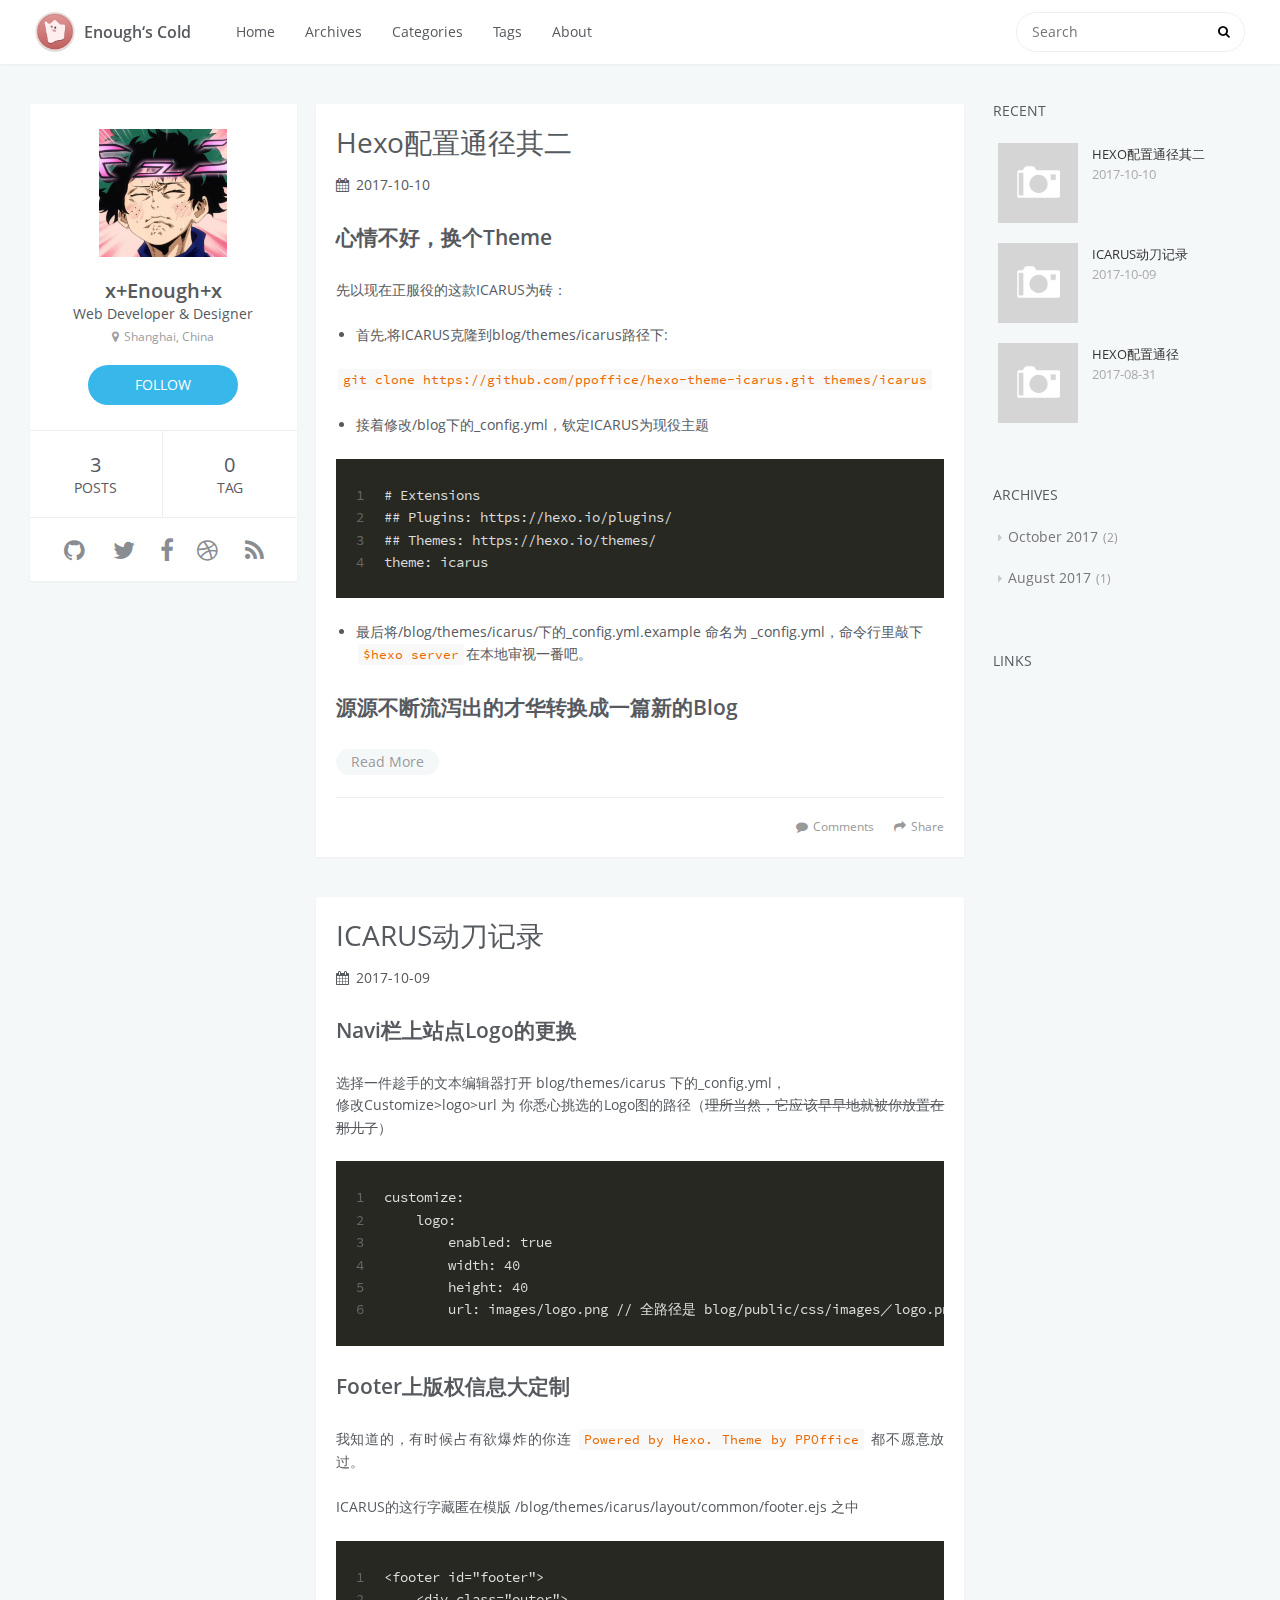
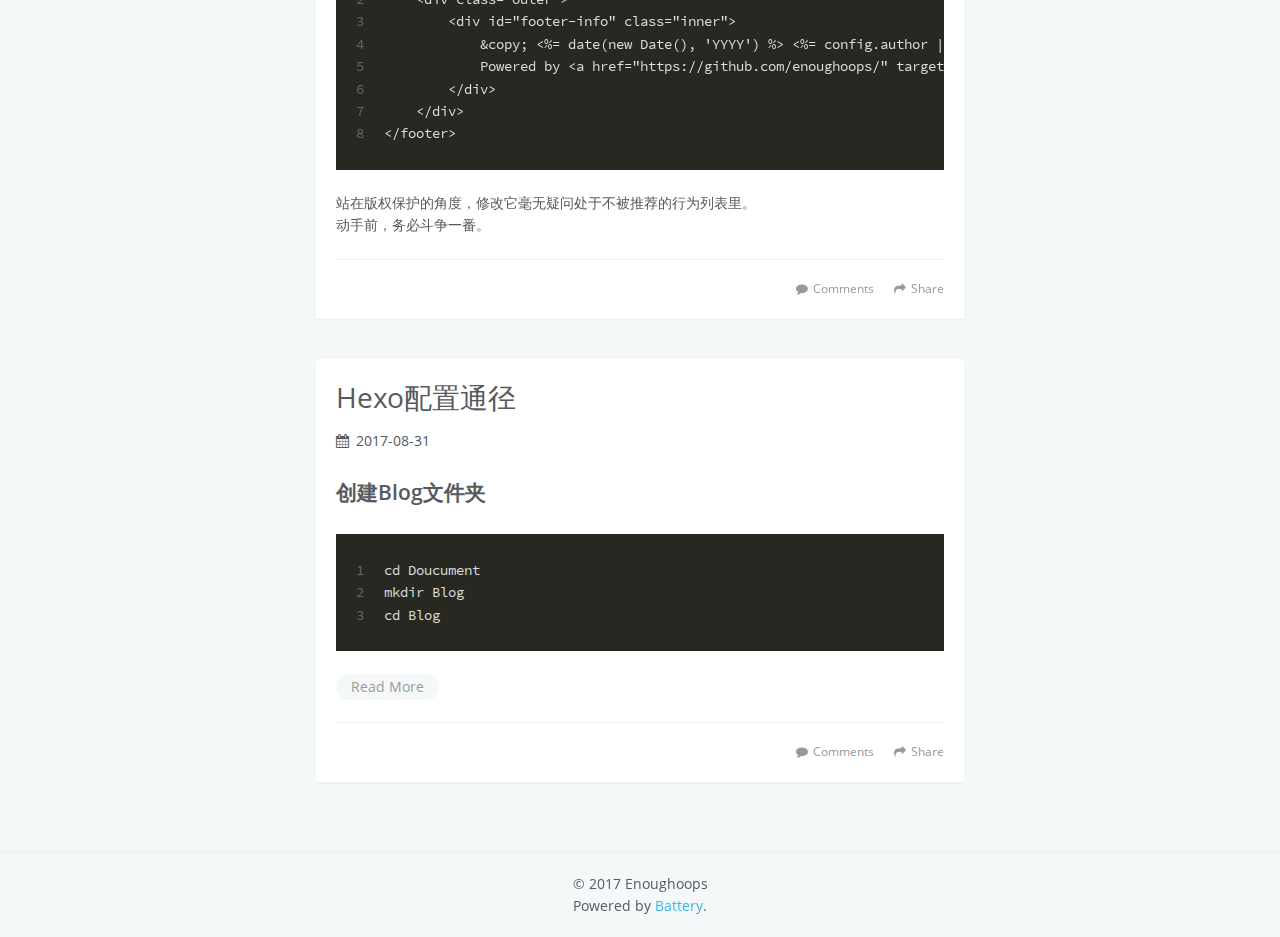
==== commit 3daef3c3: "Site updated: 2017-10-10 17:11:56" ====
--- a/index.html
+++ b/index.html
@@ -264,7 +264,7 @@
 
 </div>
 
-    <a data-url="http://yoursite.com/2017/10/10/Hexo配置通径其二/" data-id="cj8ldwcjn0002anygisru1cz5" class="article-share-link"><i class="fa fa-share"></i>Share</a>
+    <a data-url="http://yoursite.com/2017/10/10/Hexo配置通径其二/" data-id="cj8le0lti0002fuygnkebr632" class="article-share-link"><i class="fa fa-share"></i>Share</a>
 <script>
     (function ($) {
         // Prevent duplicate binding
@@ -391,7 +391,7 @@
 
 </div>
 
-    <a data-url="http://yoursite.com/2017/10/09/ICARUS动刀记录/" data-id="cj8ldwcji0001anyg8s55vny0" class="article-share-link"><i class="fa fa-share"></i>Share</a>
+    <a data-url="http://yoursite.com/2017/10/09/ICARUS动刀记录/" data-id="cj8le0ls60001fuygjobq5wca" class="article-share-link"><i class="fa fa-share"></i>Share</a>
 <script>
     (function ($) {
         // Prevent duplicate binding
@@ -501,18 +501,10 @@
         
         <div class="article-entry" itemprop="articleBody">
         
-            
-            <h2 id="创建Blog文件夹"><a href="#创建Blog文件夹" class="headerlink" title="创建Blog文件夹"></a>创建Blog文件夹</h2><figure class="highlight plain"><table><tr><td class="gutter"><pre><div class="line">1</div><div class="line">2</div><div class="line">3</div></pre></td><td class="code"><pre><div class="line">cd Doucument</div><div class="line">mkdir Blog</div><div class="line">cd Blog</div></pre></td></tr></table></figure>
-<h2 id="本地启动hexo"><a href="#本地启动hexo" class="headerlink" title="本地启动hexo"></a>本地启动hexo</h2><figure class="highlight plain"><table><tr><td class="gutter"><pre><div class="line">1</div><div class="line">2</div><div class="line">3</div><div class="line">4</div><div class="line">5</div></pre></td><td class="code"><pre><div class="line">npm install hexo-cli -g</div><div class="line">hexo init blog</div><div class="line">cd blog</div><div class="line">npm install</div><div class="line">hexo server</div></pre></td></tr></table></figure>
-<h2 id="部署到gitpages"><a href="#部署到gitpages" class="headerlink" title="部署到gitpages"></a>部署到gitpages</h2><ul>
-<li><p>Github新建一个仓库 像是：Enoughoops/enoughoops.github.io</p>
-</li>
-<li><p>修改/blog下的_config.yml</p>
-</li>
-</ul>
-<figure class="highlight plain"><table><tr><td class="gutter"><pre><div class="line">1</div><div class="line">2</div><div class="line">3</div><div class="line">4</div></pre></td><td class="code"><pre><div class="line">deploy:</div><div class="line">    type: git</div><div class="line">    repo: git@github.com:Enoughoops/enoughoops.github.io.git    </div><div class="line">    branch: master</div></pre></td></tr></table></figure>
-<p>然后 <code>hexo clean &amp;&amp; hexo deploy</code></p>
-
+            <p><h2 id="创建Blog文件夹"><a href="#创建Blog文件夹" class="headerlink" title="创建Blog文件夹"></a>创建Blog文件夹</h2><figure class="highlight plain"><table><tr><td class="gutter"><pre><div class="line">1</div><div class="line">2</div><div class="line">3</div></pre></td><td class="code"><pre><div class="line">cd Doucument</div><div class="line">mkdir Blog</div><div class="line">cd Blog</div></pre></td></tr></table></figure></p>
+            <p class="article-more-link">
+                <a href="/2017/08/31/Hexo配置通径/#more">Read More</a>
+            </p>
         
         </div>
         <footer class="article-footer">
@@ -522,7 +514,7 @@
 
 </div>
 
-    <a data-url="http://yoursite.com/2017/08/31/Hexo配置通径/" data-id="cj8ldwcjb0000anygt24p0sl6" class="article-share-link"><i class="fa fa-share"></i>Share</a>
+    <a data-url="http://yoursite.com/2017/08/31/Hexo配置通径/" data-id="cj8le0ls00000fuygd827iz8x" class="article-share-link"><i class="fa fa-share"></i>Share</a>
 <script>
     (function ($) {
         // Prevent duplicate binding
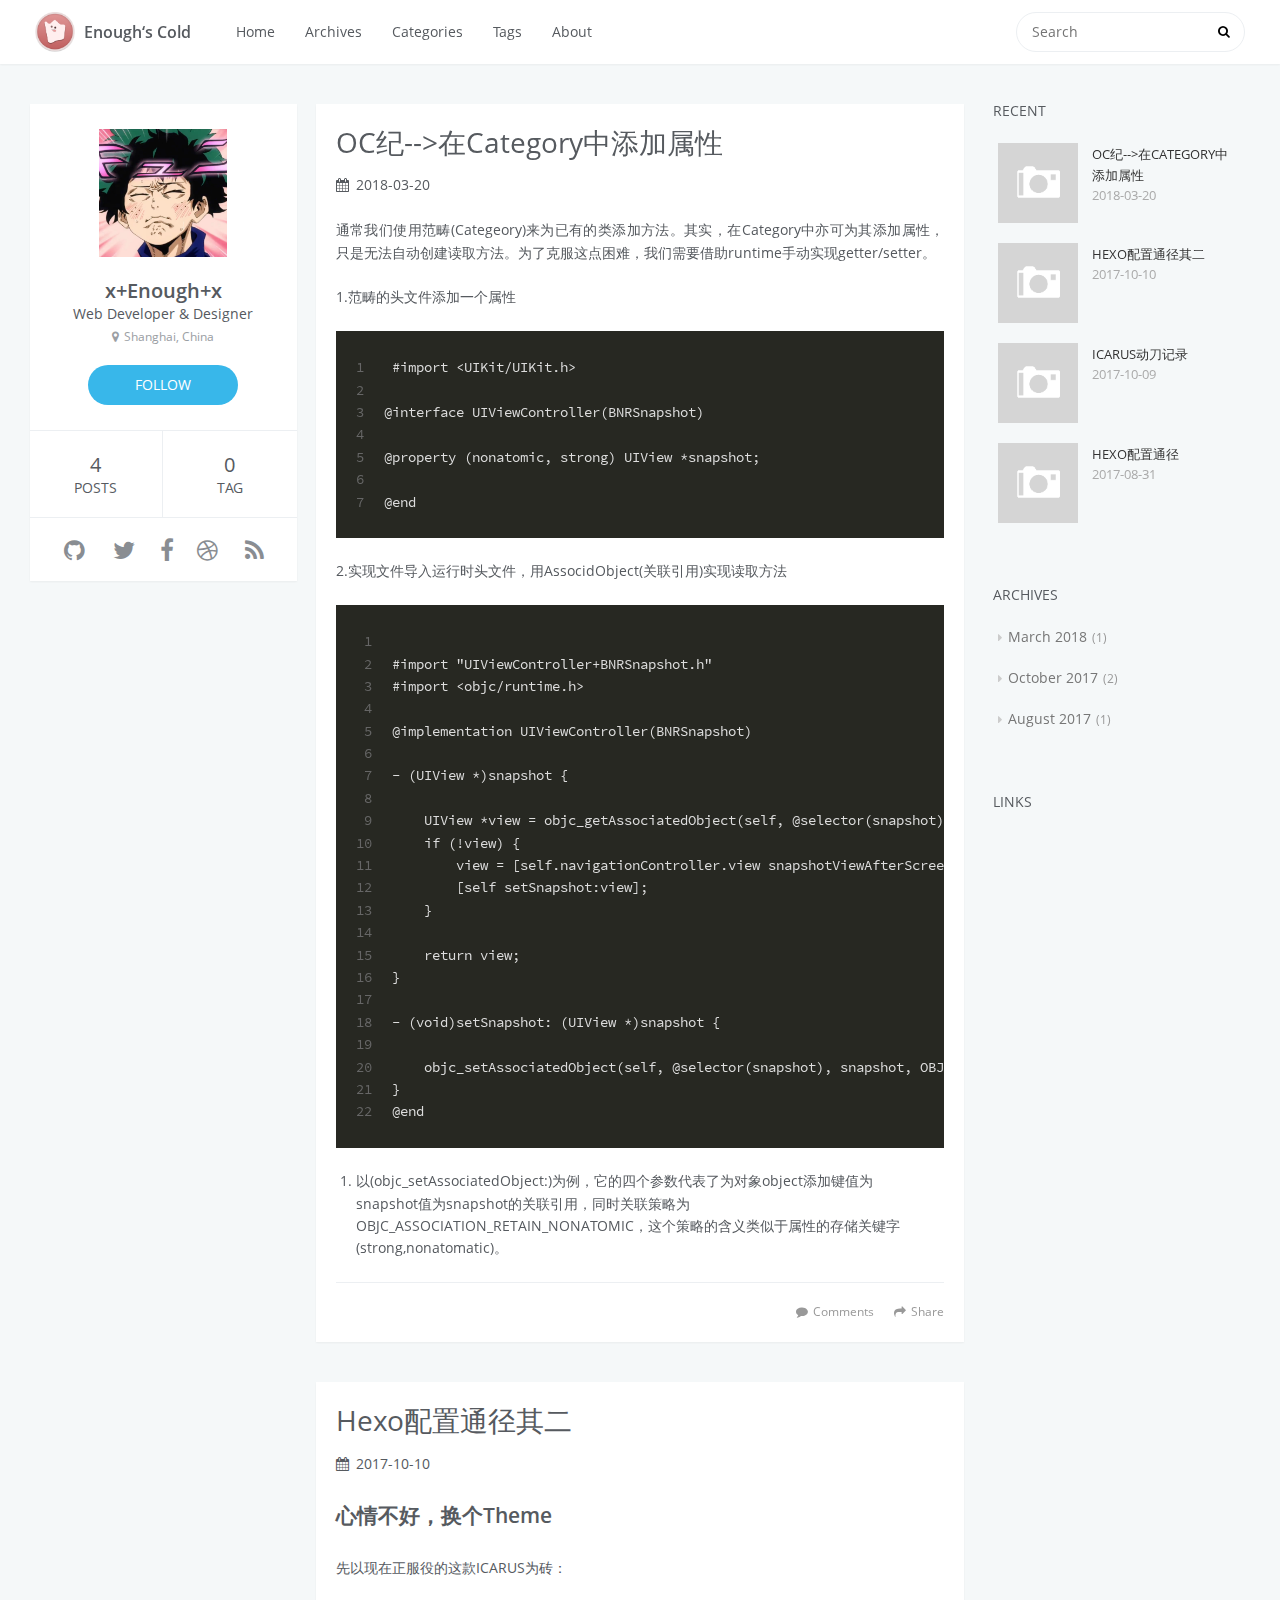
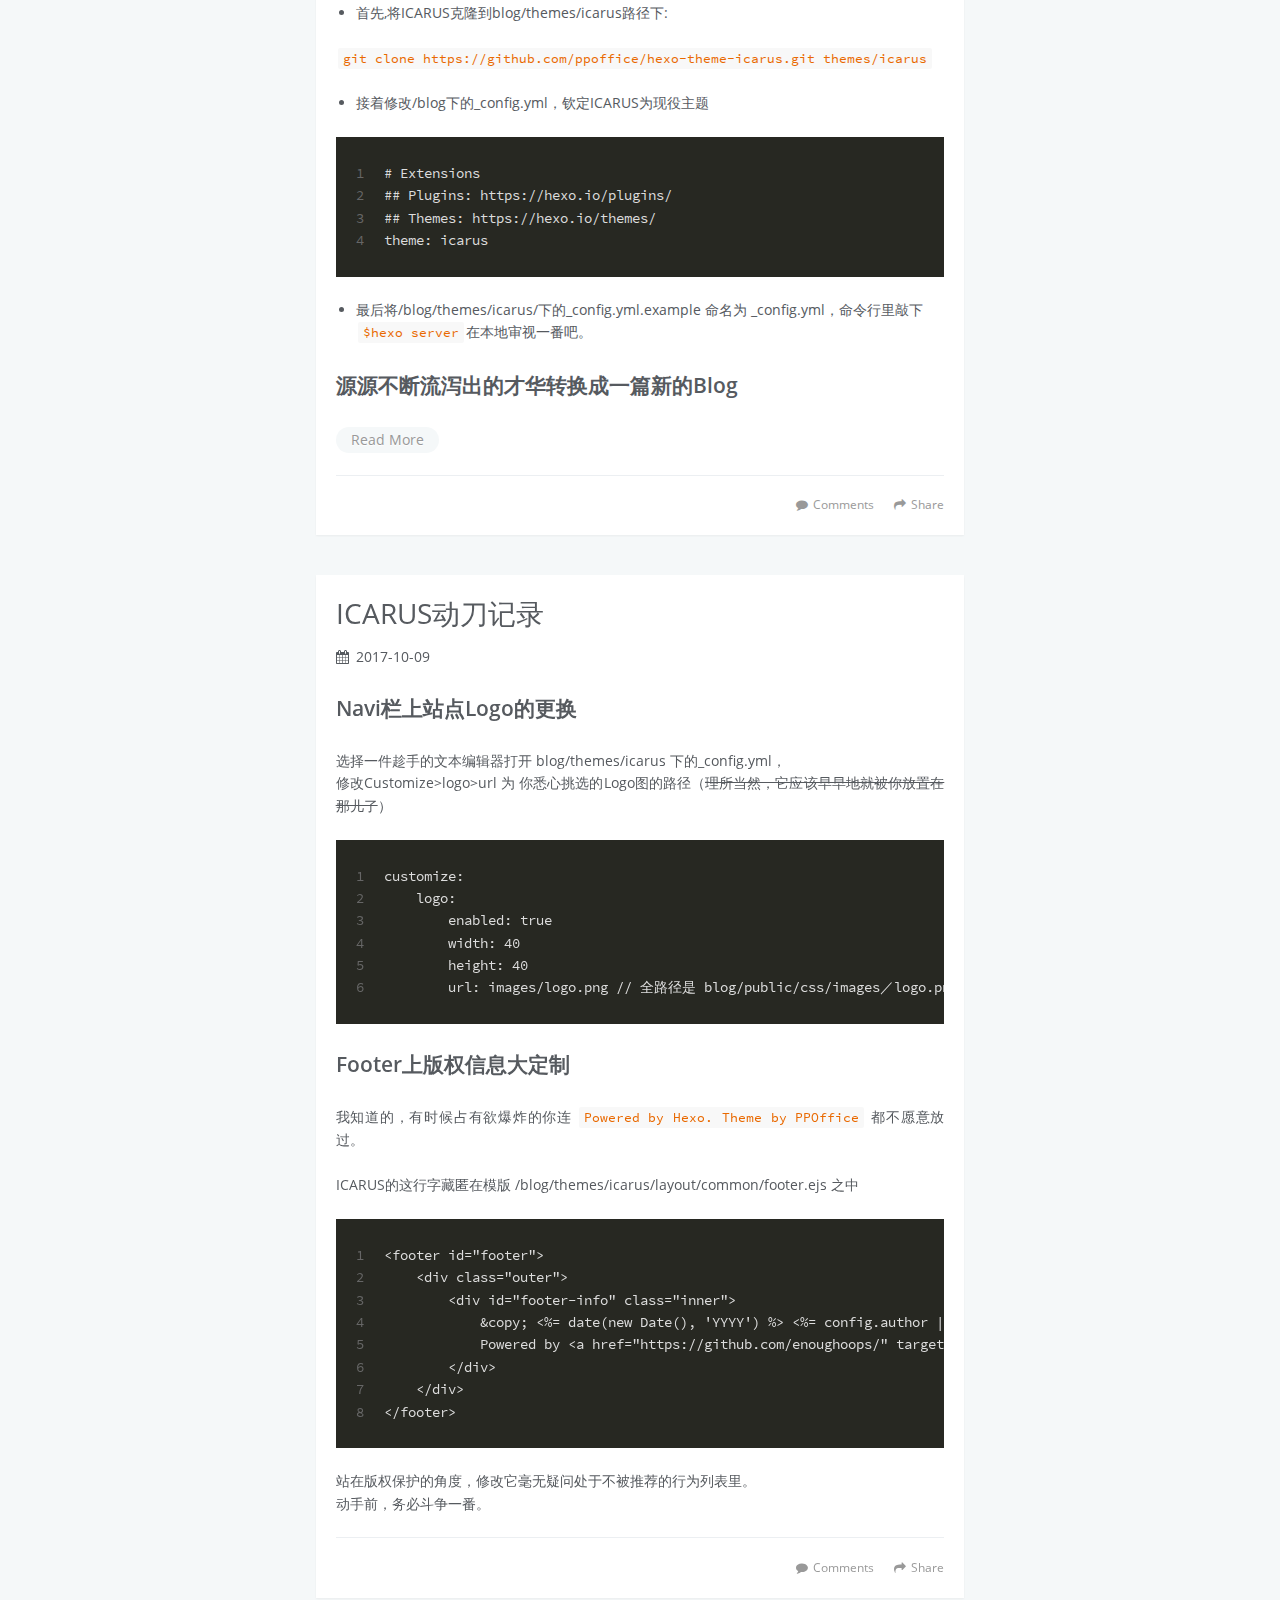
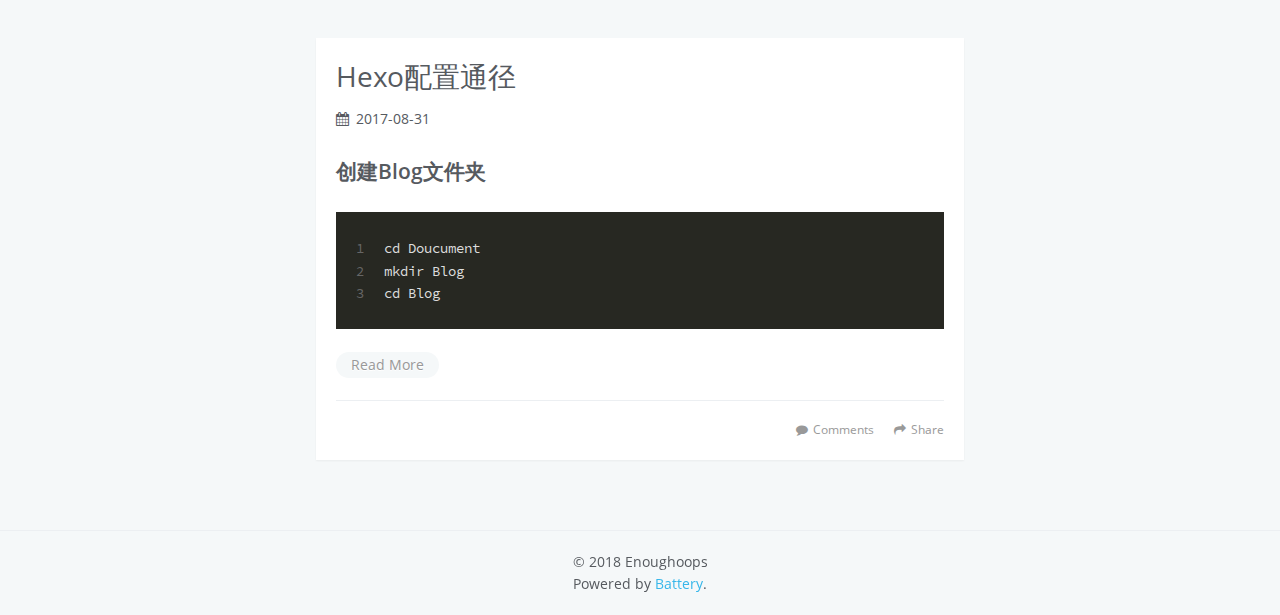
==== commit 0969404b: "Site updated: 2018-03-20 21:20:48" ====
--- a/index.html
+++ b/index.html
@@ -154,7 +154,7 @@
         </div>
         <div class="article-info profile-block">
             <div class="article-info-block">
-                3
+                4
                 <span>posts</span>
             </div>
             <div class="article-info-block">
@@ -207,6 +207,135 @@
 
             
             <section id="main">
+    <article id="post-OC笔记-在Category中添加属性" class="article article-type-post" itemscope itemprop="blogPost">
+    <div class="article-inner">
+        
+        
+            <header class="article-header">
+                
+    
+        <h1 itemprop="name">
+            <a class="article-title" href="/2018/03/20/OC笔记-在Category中添加属性/">OC纪--&gt;在Category中添加属性</a>
+        </h1>
+    
+
+                
+                    <div class="article-meta">
+                        
+    <div class="article-date">
+        <i class="fa fa-calendar"></i>
+        <a href="/2018/03/20/OC笔记-在Category中添加属性/">
+            <time datetime="2018-03-20T13:10:48.000Z" itemprop="datePublished">2018-03-20</time>
+        </a>
+    </div>
+
+
+                        
+                        
+                    </div>
+                
+            </header>
+        
+        
+        <div class="article-entry" itemprop="articleBody">
+        
+            
+            <p>通常我们使用范畴(Categeory)来为已有的类添加方法。其实，在Category中亦可为其添加属性，只是无法自动创建读取方法。为了克服这点困难，我们需要借助runtime手动实现getter/setter。</p>
+<p>1.范畴的头文件添加一个属性</p>
+ <figure class="highlight plain"><table><tr><td class="gutter"><pre><div class="line">1</div><div class="line">2</div><div class="line">3</div><div class="line">4</div><div class="line">5</div><div class="line">6</div><div class="line">7</div></pre></td><td class="code"><pre><div class="line"> #import &lt;UIKit/UIKit.h&gt;</div><div class="line"></div><div class="line">@interface UIViewController(BNRSnapshot)</div><div class="line"></div><div class="line">@property (nonatomic, strong) UIView *snapshot;</div><div class="line"></div><div class="line">@end</div></pre></td></tr></table></figure>
+<p>2.实现文件导入运行时头文件，用AssocidObject(关联引用)实现读取方法</p>
+<figure class="highlight plain"><table><tr><td class="gutter"><pre><div class="line">1</div><div class="line">2</div><div class="line">3</div><div class="line">4</div><div class="line">5</div><div class="line">6</div><div class="line">7</div><div class="line">8</div><div class="line">9</div><div class="line">10</div><div class="line">11</div><div class="line">12</div><div class="line">13</div><div class="line">14</div><div class="line">15</div><div class="line">16</div><div class="line">17</div><div class="line">18</div><div class="line">19</div><div class="line">20</div><div class="line">21</div><div class="line">22</div></pre></td><td class="code"><pre><div class="line"></div><div class="line">#import &quot;UIViewController+BNRSnapshot.h&quot;</div><div class="line">#import &lt;objc/runtime.h&gt;</div><div class="line"></div><div class="line">@implementation UIViewController(BNRSnapshot)</div><div class="line"></div><div class="line">- (UIView *)snapshot &#123;</div><div class="line">    </div><div class="line">    UIView *view = objc_getAssociatedObject(self, @selector(snapshot));</div><div class="line">    if (!view) &#123;</div><div class="line">        view = [self.navigationController.view snapshotViewAfterScreenUpdates:NO];</div><div class="line">        [self setSnapshot:view];</div><div class="line">    &#125;</div><div class="line">    </div><div class="line">    return view;</div><div class="line">&#125;</div><div class="line"></div><div class="line">- (void)setSnapshot: (UIView *)snapshot &#123;</div><div class="line">    </div><div class="line">    objc_setAssociatedObject(self, @selector(snapshot), snapshot, OBJC_ASSOCIATION_RETAIN_NONATOMIC);</div><div class="line">&#125;</div><div class="line">@end</div></pre></td></tr></table></figure>
+<ol>
+<li>以(objc_setAssociatedObject:)为例，它的四个参数代表了为对象object添加键值为snapshot值为snapshot的关联引用，同时关联策略为OBJC_ASSOCIATION_RETAIN_NONATOMIC，这个策略的含义类似于属性的存储关键字(strong,nonatomatic)。</li>
+</ol>
+
+        
+        </div>
+        <footer class="article-footer">
+            <div class="share-container">
+
+
+
+</div>
+
+    <a data-url="http://yoursite.com/2018/03/20/OC笔记-在Category中添加属性/" data-id="cjezosq4r0003r3ygu5vsz6xj" class="article-share-link"><i class="fa fa-share"></i>Share</a>
+<script>
+    (function ($) {
+        // Prevent duplicate binding
+        if (typeof(__SHARE_BUTTON_BINDED__) === 'undefined' || !__SHARE_BUTTON_BINDED__) {
+            __SHARE_BUTTON_BINDED__ = true;
+        } else {
+            return;
+        }
+        $('body').on('click', function() {
+            $('.article-share-box.on').removeClass('on');
+        }).on('click', '.article-share-link', function(e) {
+            e.stopPropagation();
+
+            var $this = $(this),
+                url = $this.attr('data-url'),
+                encodedUrl = encodeURIComponent(url),
+                id = 'article-share-box-' + $this.attr('data-id'),
+                offset = $this.offset(),
+                box;
+
+            if ($('#' + id).length) {
+                box = $('#' + id);
+
+                if (box.hasClass('on')){
+                    box.removeClass('on');
+                    return;
+                }
+            } else {
+                var html = [
+                    '<div id="' + id + '" class="article-share-box">',
+                        '<input class="article-share-input" value="' + url + '">',
+                        '<div class="article-share-links">',
+                            '<a href="https://twitter.com/intent/tweet?url=' + encodedUrl + '" class="fa fa-twitter article-share-twitter" target="_blank" title="Twitter"></a>',
+                            '<a href="https://www.facebook.com/sharer.php?u=' + encodedUrl + '" class="fa fa-facebook article-share-facebook" target="_blank" title="Facebook"></a>',
+                            '<a href="http://pinterest.com/pin/create/button/?url=' + encodedUrl + '" class="fa fa-pinterest article-share-pinterest" target="_blank" title="Pinterest"></a>',
+                            '<a href="https://plus.google.com/share?url=' + encodedUrl + '" class="fa fa-google article-share-google" target="_blank" title="Google+"></a>',
+                        '</div>',
+                    '</div>'
+                ].join('');
+
+              box = $(html);
+
+              $('body').append(box);
+            }
+
+            $('.article-share-box.on').hide();
+
+            box.css({
+                top: offset.top + 25,
+                left: offset.left
+            }).addClass('on');
+
+        }).on('click', '.article-share-box', function (e) {
+            e.stopPropagation();
+        }).on('click', '.article-share-box-input', function () {
+            $(this).select();
+        }).on('click', '.article-share-box-link', function (e) {
+            e.preventDefault();
+            e.stopPropagation();
+
+            window.open(this.href, 'article-share-box-window-' + Date.now(), 'width=500,height=450');
+        });
+    })(jQuery);
+</script>
+
+            
+    
+        <a href="http://yoursite.com/2018/03/20/OC笔记-在Category中添加属性/#comments" class="article-comment-link disqus-comment-count" data-disqus-url="http://yoursite.com/2018/03/20/OC笔记-在Category中添加属性/">Comments</a>
+    
+
+        </footer>
+    </div>
+    
+</article>
+
+
+
     <article id="post-Hexo配置通径其二" class="article article-type-post" itemscope itemprop="blogPost">
     <div class="article-inner">
         
@@ -264,7 +393,7 @@
 
 </div>
 
-    <a data-url="http://yoursite.com/2017/10/10/Hexo配置通径其二/" data-id="cj8le0lti0002fuygnkebr632" class="article-share-link"><i class="fa fa-share"></i>Share</a>
+    <a data-url="http://yoursite.com/2017/10/10/Hexo配置通径其二/" data-id="cjezosq4f0001r3yg5tpw24ln" class="article-share-link"><i class="fa fa-share"></i>Share</a>
 <script>
     (function ($) {
         // Prevent duplicate binding
@@ -391,7 +520,7 @@
 
 </div>
 
-    <a data-url="http://yoursite.com/2017/10/09/ICARUS动刀记录/" data-id="cj8le0ls60001fuygjobq5wca" class="article-share-link"><i class="fa fa-share"></i>Share</a>
+    <a data-url="http://yoursite.com/2017/10/09/ICARUS动刀记录/" data-id="cjezosq4l0002r3ygauf3t00a" class="article-share-link"><i class="fa fa-share"></i>Share</a>
 <script>
     (function ($) {
         // Prevent duplicate binding
@@ -514,7 +643,7 @@
 
 </div>
 
-    <a data-url="http://yoursite.com/2017/08/31/Hexo配置通径/" data-id="cj8le0ls00000fuygd827iz8x" class="article-share-link"><i class="fa fa-share"></i>Share</a>
+    <a data-url="http://yoursite.com/2017/08/31/Hexo配置通径/" data-id="cjezosq430000r3yg9lt73jhb" class="article-share-link"><i class="fa fa-share"></i>Share</a>
 <script>
     (function ($) {
         // Prevent duplicate binding
@@ -605,6 +734,25 @@
                     <li>
                         
                         <div class="item-thumbnail">
+                            <a href="/2018/03/20/OC笔记-在Category中添加属性/" class="thumbnail">
+    
+    
+        <span class="thumbnail-image thumbnail-none"></span>
+    
+</a>
+
+                        </div>
+                        
+                        <div class="item-inner">
+                            <p class="item-category"></p>
+                            <p class="item-title"><a href="/2018/03/20/OC笔记-在Category中添加属性/" class="title">OC纪--&gt;在Category中添加属性</a></p>
+                            <p class="item-date"><time datetime="2018-03-20T13:10:48.000Z" itemprop="datePublished">2018-03-20</time></p>
+                        </div>
+                    </li>
+                
+                    <li>
+                        
+                        <div class="item-thumbnail">
                             <a href="/2017/10/10/Hexo配置通径其二/" class="thumbnail">
     
     
@@ -670,7 +818,7 @@
     <div class="widget-wrap">
         <h3 class="widget-title">archives</h3>
         <div class="widget">
-            <ul class="archive-list"><li class="archive-list-item"><a class="archive-list-link" href="/archives/2017/10/">October 2017</a><span class="archive-list-count">2</span></li><li class="archive-list-item"><a class="archive-list-link" href="/archives/2017/08/">August 2017</a><span class="archive-list-count">1</span></li></ul>
+            <ul class="archive-list"><li class="archive-list-item"><a class="archive-list-link" href="/archives/2018/03/">March 2018</a><span class="archive-list-count">1</span></li><li class="archive-list-item"><a class="archive-list-link" href="/archives/2017/10/">October 2017</a><span class="archive-list-count">2</span></li><li class="archive-list-item"><a class="archive-list-link" href="/archives/2017/08/">August 2017</a><span class="archive-list-count">1</span></li></ul>
         </div>
     </div>
 
@@ -699,7 +847,7 @@
         <footer id="footer">
     <div class="outer">
         <div id="footer-info" class="inner">
-            &copy; 2017 Enoughoops<br>
+            &copy; 2018 Enoughoops<br>
             Powered by <a href="https://github.com/enoughoops/" target="_blank">Battery</a>.
         </div>
     </div>
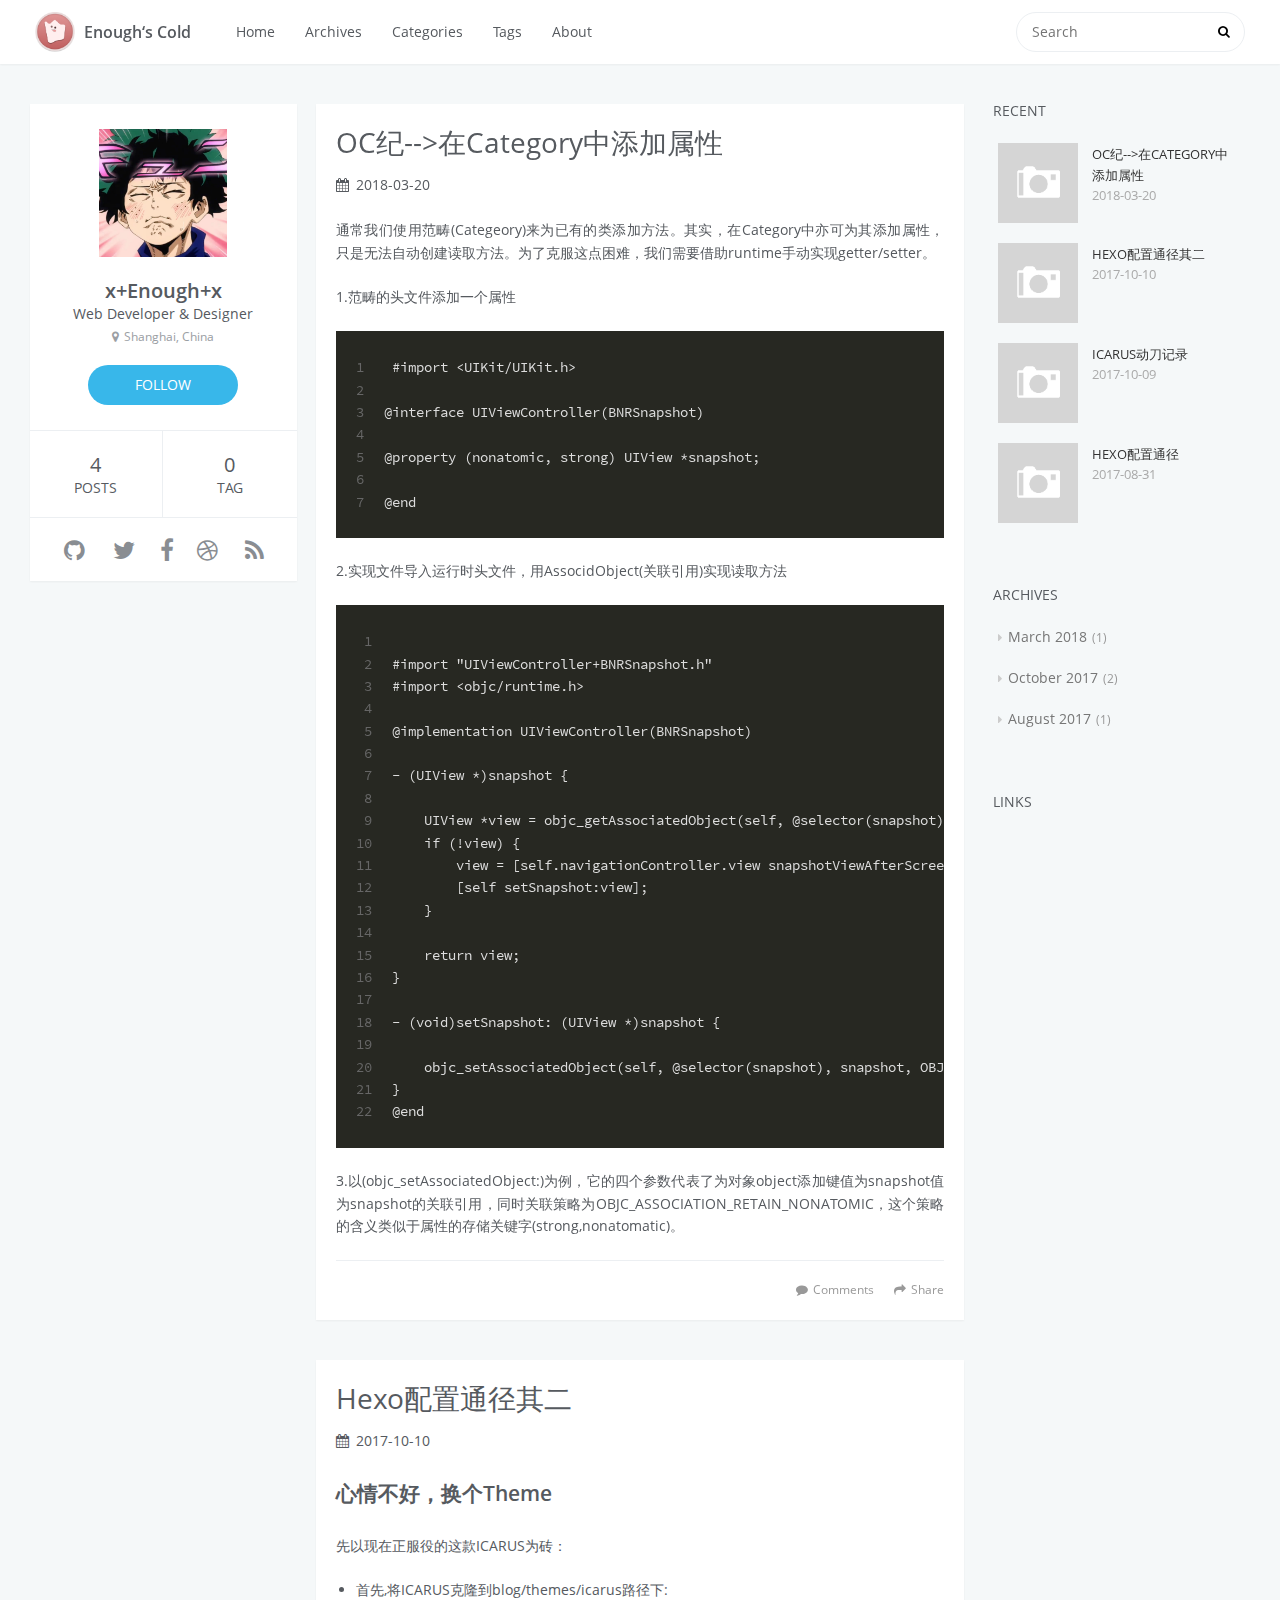
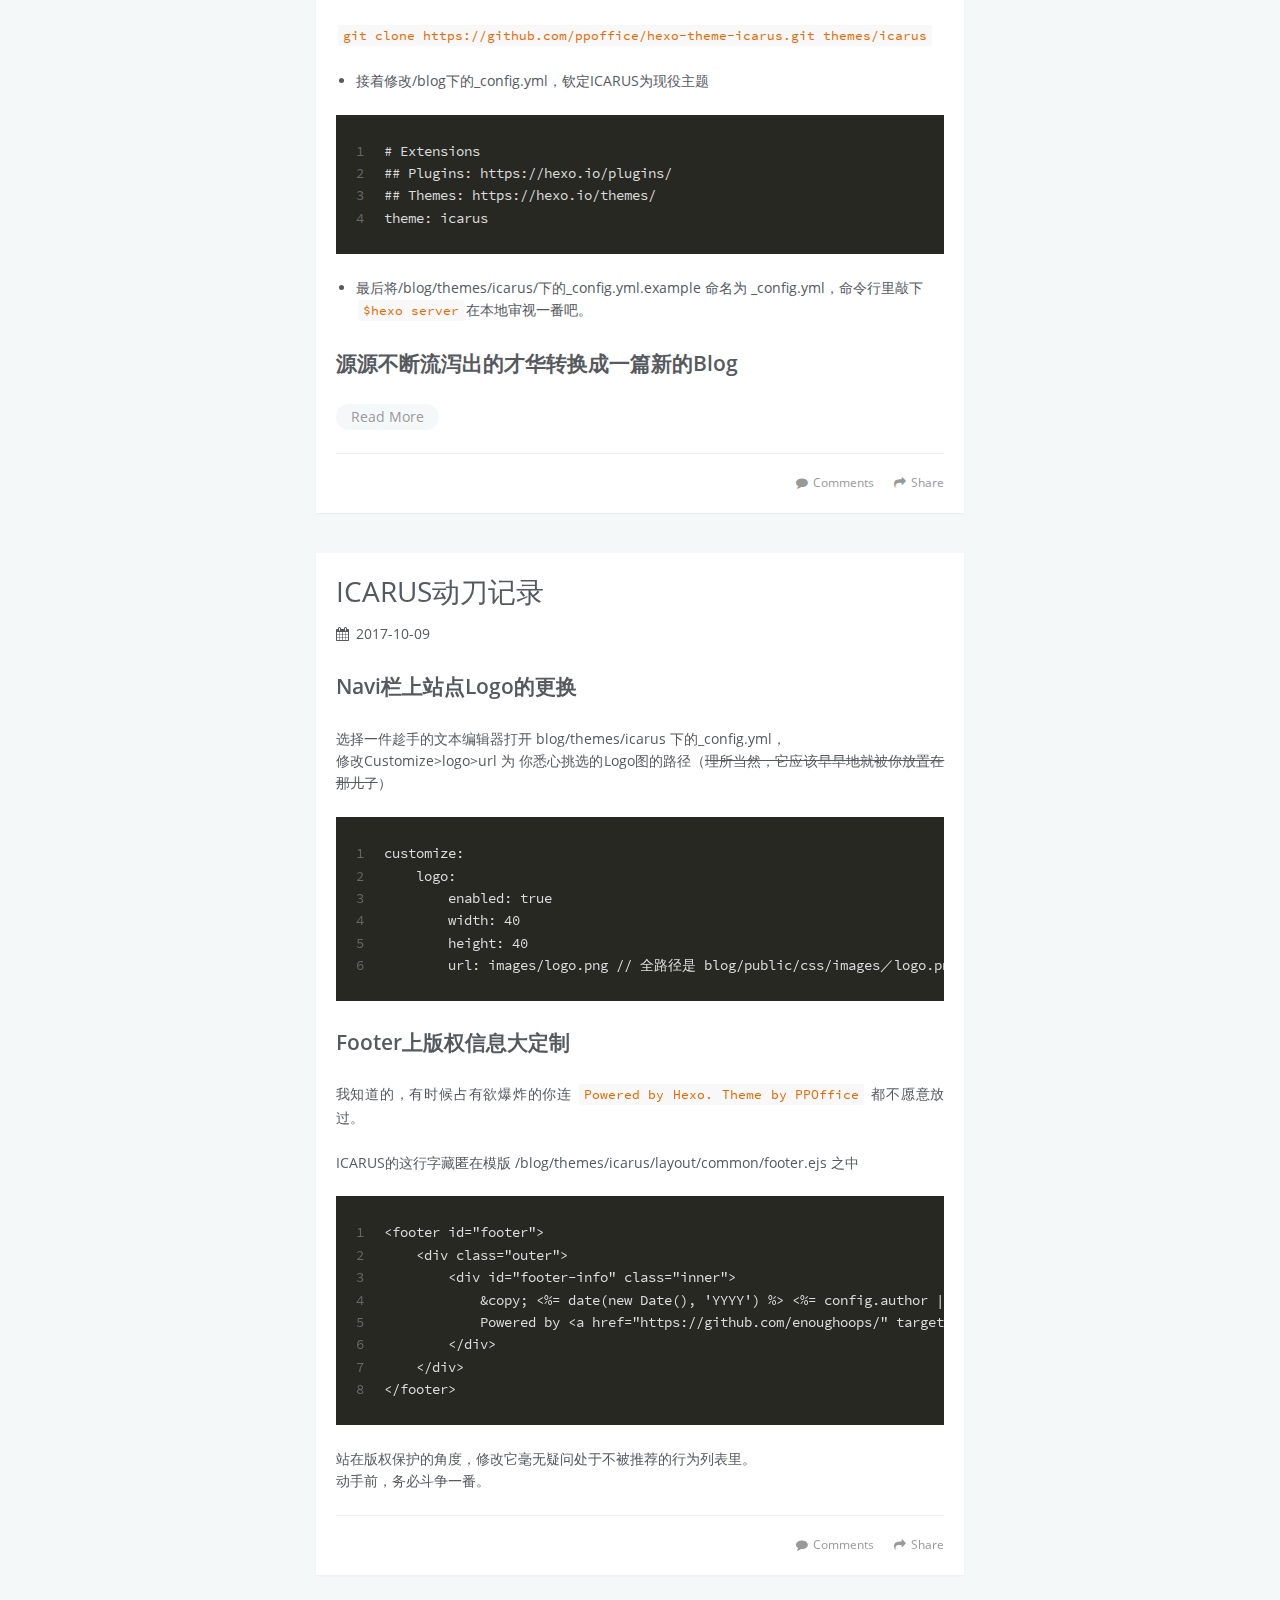
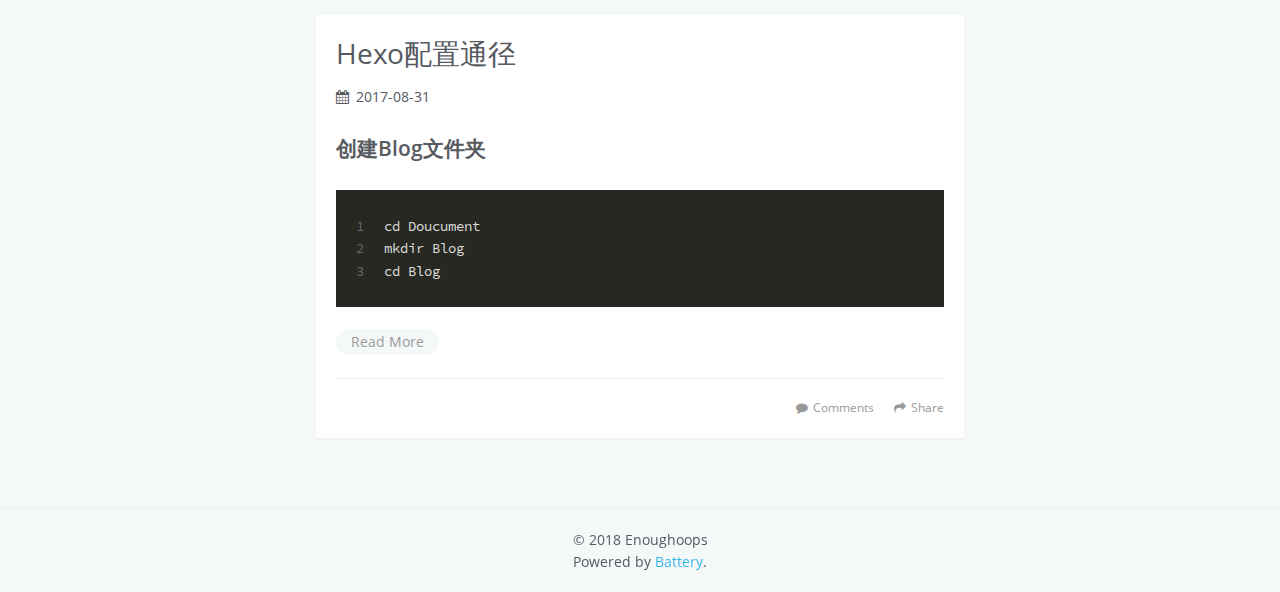
==== commit e4bc7f24: "Site updated: 2018-03-20 21:24:05" ====
--- a/index.html
+++ b/index.html
@@ -245,9 +245,7 @@
  <figure class="highlight plain"><table><tr><td class="gutter"><pre><div class="line">1</div><div class="line">2</div><div class="line">3</div><div class="line">4</div><div class="line">5</div><div class="line">6</div><div class="line">7</div></pre></td><td class="code"><pre><div class="line"> #import &lt;UIKit/UIKit.h&gt;</div><div class="line"></div><div class="line">@interface UIViewController(BNRSnapshot)</div><div class="line"></div><div class="line">@property (nonatomic, strong) UIView *snapshot;</div><div class="line"></div><div class="line">@end</div></pre></td></tr></table></figure>
 <p>2.实现文件导入运行时头文件，用AssocidObject(关联引用)实现读取方法</p>
 <figure class="highlight plain"><table><tr><td class="gutter"><pre><div class="line">1</div><div class="line">2</div><div class="line">3</div><div class="line">4</div><div class="line">5</div><div class="line">6</div><div class="line">7</div><div class="line">8</div><div class="line">9</div><div class="line">10</div><div class="line">11</div><div class="line">12</div><div class="line">13</div><div class="line">14</div><div class="line">15</div><div class="line">16</div><div class="line">17</div><div class="line">18</div><div class="line">19</div><div class="line">20</div><div class="line">21</div><div class="line">22</div></pre></td><td class="code"><pre><div class="line"></div><div class="line">#import &quot;UIViewController+BNRSnapshot.h&quot;</div><div class="line">#import &lt;objc/runtime.h&gt;</div><div class="line"></div><div class="line">@implementation UIViewController(BNRSnapshot)</div><div class="line"></div><div class="line">- (UIView *)snapshot &#123;</div><div class="line">    </div><div class="line">    UIView *view = objc_getAssociatedObject(self, @selector(snapshot));</div><div class="line">    if (!view) &#123;</div><div class="line">        view = [self.navigationController.view snapshotViewAfterScreenUpdates:NO];</div><div class="line">        [self setSnapshot:view];</div><div class="line">    &#125;</div><div class="line">    </div><div class="line">    return view;</div><div class="line">&#125;</div><div class="line"></div><div class="line">- (void)setSnapshot: (UIView *)snapshot &#123;</div><div class="line">    </div><div class="line">    objc_setAssociatedObject(self, @selector(snapshot), snapshot, OBJC_ASSOCIATION_RETAIN_NONATOMIC);</div><div class="line">&#125;</div><div class="line">@end</div></pre></td></tr></table></figure>
-<ol>
-<li>以(objc_setAssociatedObject:)为例，它的四个参数代表了为对象object添加键值为snapshot值为snapshot的关联引用，同时关联策略为OBJC_ASSOCIATION_RETAIN_NONATOMIC，这个策略的含义类似于属性的存储关键字(strong,nonatomatic)。</li>
-</ol>
+<p>3.以(objc_setAssociatedObject:)为例，它的四个参数代表了为对象object添加键值为snapshot值为snapshot的关联引用，同时关联策略为OBJC_ASSOCIATION_RETAIN_NONATOMIC，这个策略的含义类似于属性的存储关键字(strong,nonatomatic)。</p>
 
         
         </div>
@@ -258,7 +256,7 @@
 
 </div>
 
-    <a data-url="http://yoursite.com/2018/03/20/OC笔记-在Category中添加属性/" data-id="cjezosq4r0003r3ygu5vsz6xj" class="article-share-link"><i class="fa fa-share"></i>Share</a>
+    <a data-url="http://yoursite.com/2018/03/20/OC笔记-在Category中添加属性/" data-id="cjezox2ua0002yiygct4b983n" class="article-share-link"><i class="fa fa-share"></i>Share</a>
 <script>
     (function ($) {
         // Prevent duplicate binding
@@ -393,7 +391,7 @@
 
 </div>
 
-    <a data-url="http://yoursite.com/2017/10/10/Hexo配置通径其二/" data-id="cjezosq4f0001r3yg5tpw24ln" class="article-share-link"><i class="fa fa-share"></i>Share</a>
+    <a data-url="http://yoursite.com/2017/10/10/Hexo配置通径其二/" data-id="cjezox2tv0000yiyg6zl19uyy" class="article-share-link"><i class="fa fa-share"></i>Share</a>
 <script>
     (function ($) {
         // Prevent duplicate binding
@@ -520,7 +518,7 @@
 
 </div>
 
-    <a data-url="http://yoursite.com/2017/10/09/ICARUS动刀记录/" data-id="cjezosq4l0002r3ygauf3t00a" class="article-share-link"><i class="fa fa-share"></i>Share</a>
+    <a data-url="http://yoursite.com/2017/10/09/ICARUS动刀记录/" data-id="cjezox2u40001yiygng0ze766" class="article-share-link"><i class="fa fa-share"></i>Share</a>
 <script>
     (function ($) {
         // Prevent duplicate binding
@@ -643,7 +641,7 @@
 
 </div>
 
-    <a data-url="http://yoursite.com/2017/08/31/Hexo配置通径/" data-id="cjezosq430000r3yg9lt73jhb" class="article-share-link"><i class="fa fa-share"></i>Share</a>
+    <a data-url="http://yoursite.com/2017/08/31/Hexo配置通径/" data-id="cjezox2ug0003yiygne5hn7hj" class="article-share-link"><i class="fa fa-share"></i>Share</a>
 <script>
     (function ($) {
         // Prevent duplicate binding
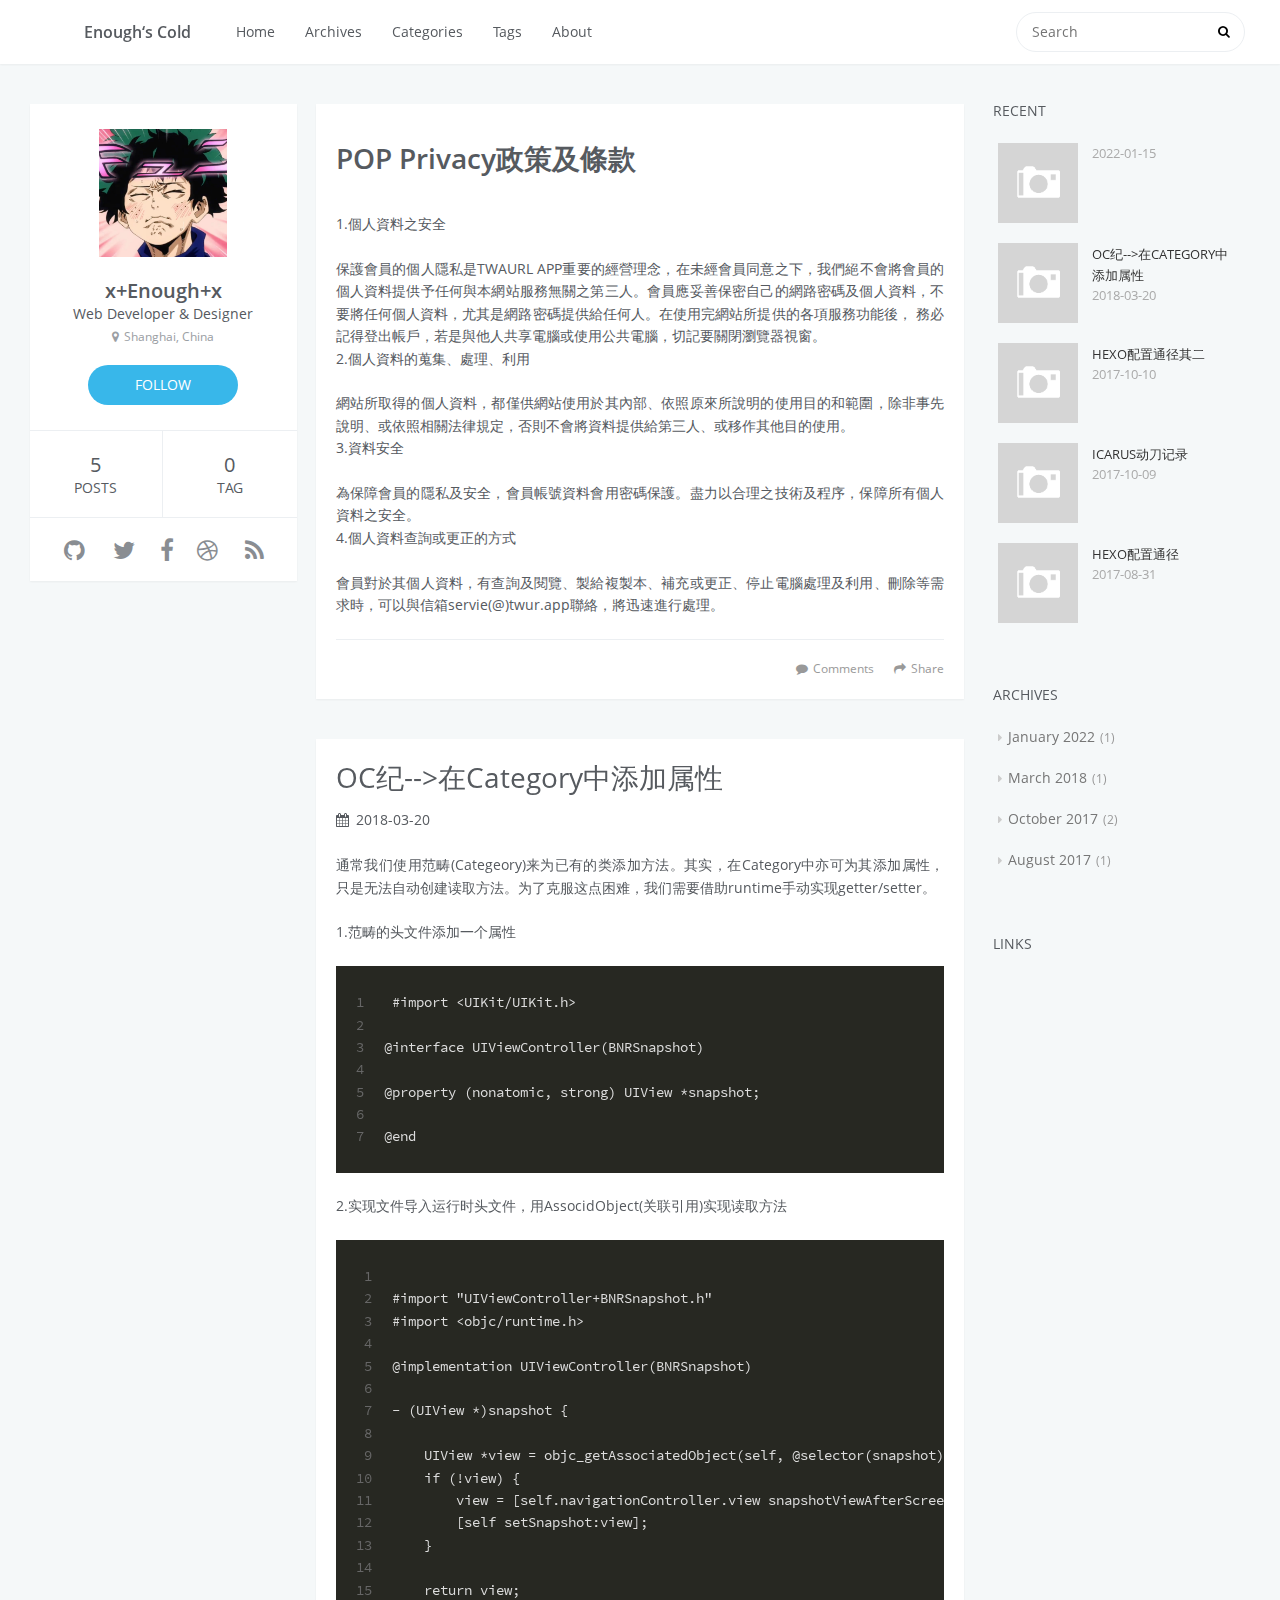
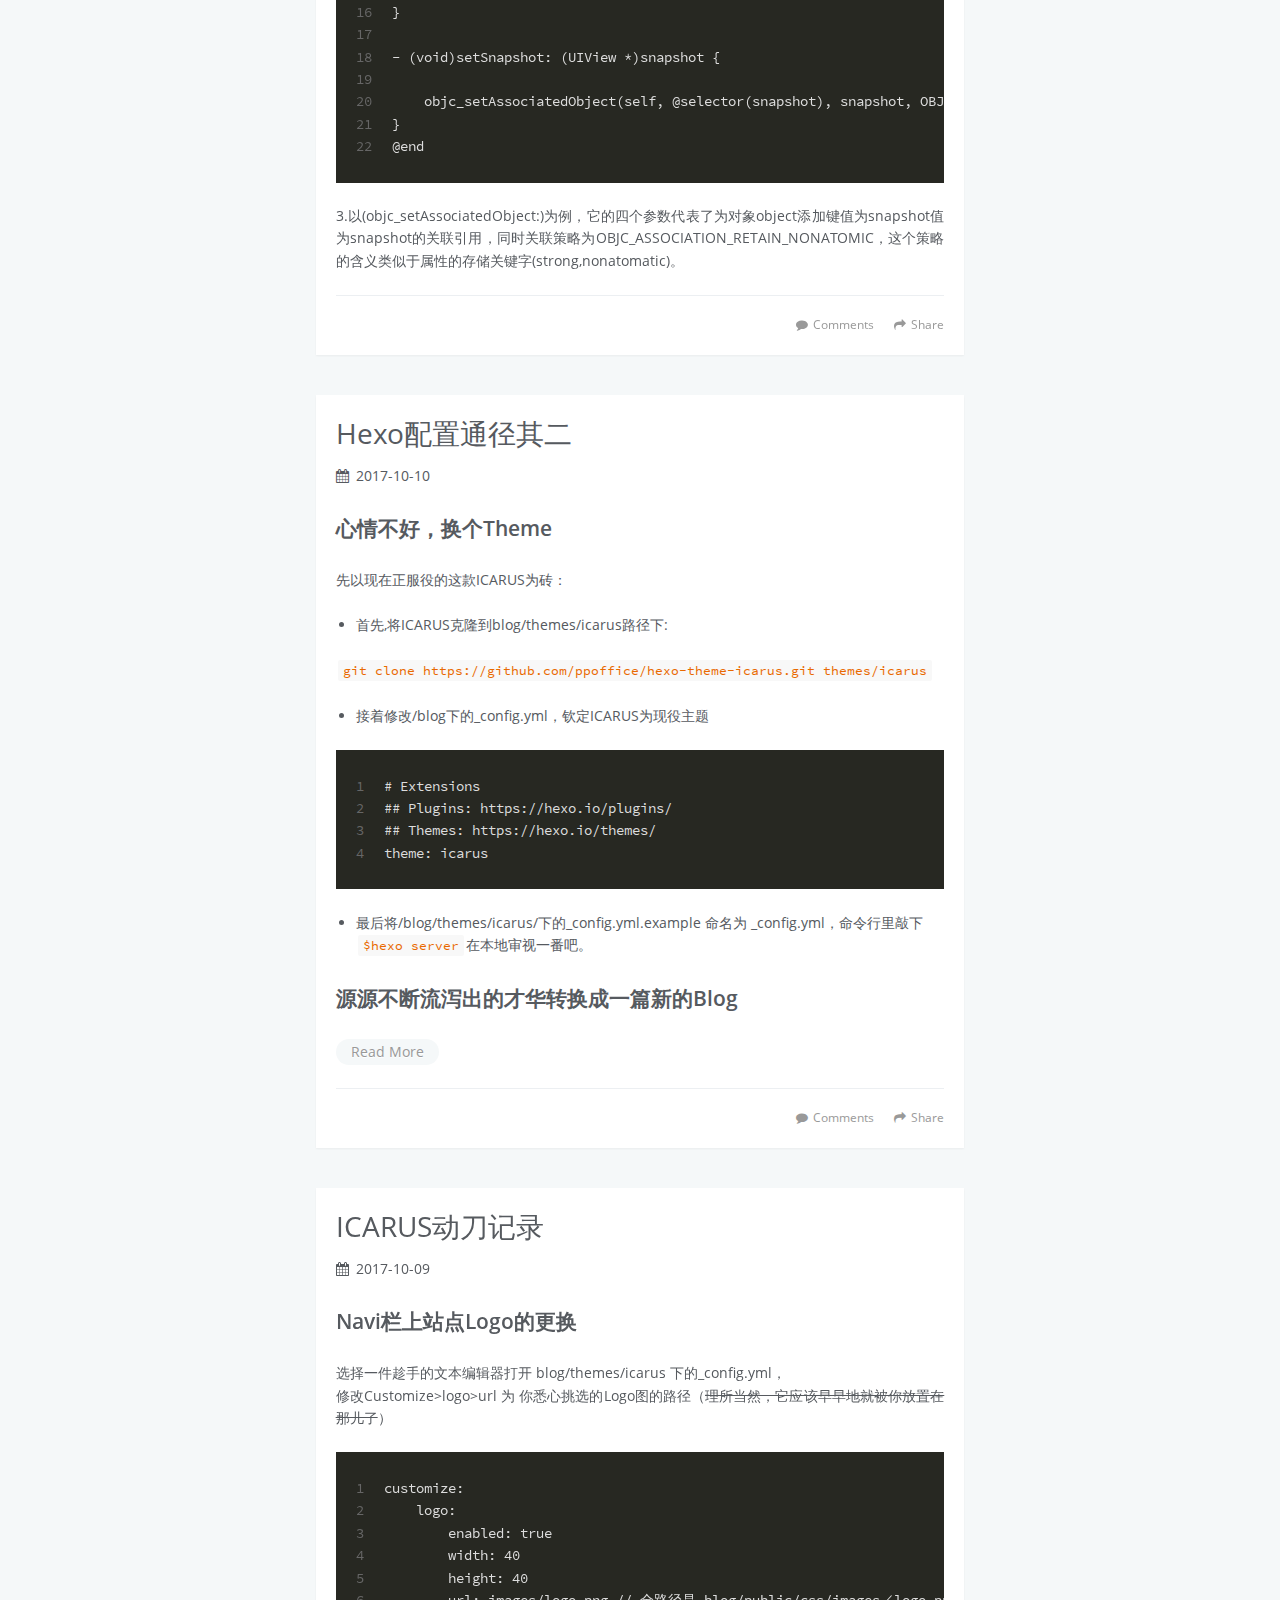
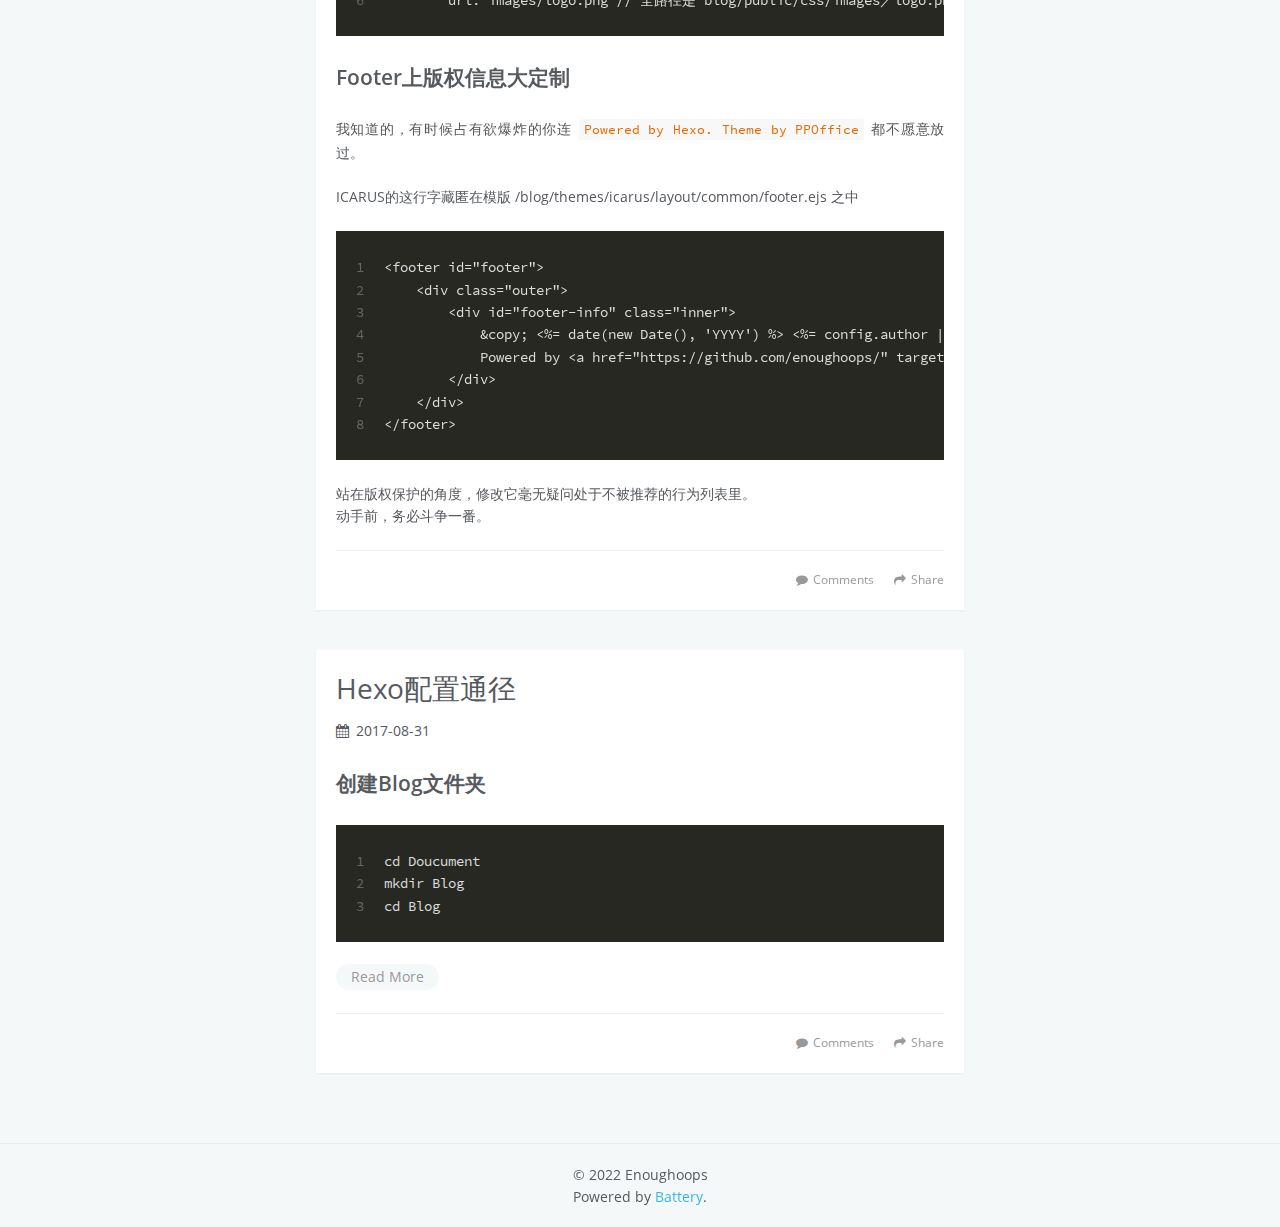
==== commit 143915e8: "Site updated: 2022-01-15 21:49:54" ====
--- a/index.html
+++ b/index.html
@@ -154,7 +154,7 @@
         </div>
         <div class="article-info profile-block">
             <div class="article-info-block">
-                4
+                5
                 <span>posts</span>
             </div>
             <div class="article-info-block">
@@ -207,45 +207,19 @@
 
             
             <section id="main">
-    <article id="post-OC笔记-在Category中添加属性" class="article article-type-post" itemscope itemprop="blogPost">
+    <article id="post-POP Privacy政策及條款" class="article article-type-post" itemscope itemprop="blogPost">
     <div class="article-inner">
         
         
-            <header class="article-header">
-                
-    
-        <h1 itemprop="name">
-            <a class="article-title" href="/2018/03/20/OC笔记-在Category中添加属性/">OC纪--&gt;在Category中添加属性</a>
-        </h1>
-    
-
-                
-                    <div class="article-meta">
-                        
-    <div class="article-date">
-        <i class="fa fa-calendar"></i>
-        <a href="/2018/03/20/OC笔记-在Category中添加属性/">
-            <time datetime="2018-03-20T13:10:48.000Z" itemprop="datePublished">2018-03-20</time>
-        </a>
-    </div>
-
-
-                        
-                        
-                    </div>
-                
-            </header>
-        
         
         <div class="article-entry" itemprop="articleBody">
         
             
-            <p>通常我们使用范畴(Categeory)来为已有的类添加方法。其实，在Category中亦可为其添加属性，只是无法自动创建读取方法。为了克服这点困难，我们需要借助runtime手动实现getter/setter。</p>
-<p>1.范畴的头文件添加一个属性</p>
- <figure class="highlight plain"><table><tr><td class="gutter"><pre><div class="line">1</div><div class="line">2</div><div class="line">3</div><div class="line">4</div><div class="line">5</div><div class="line">6</div><div class="line">7</div></pre></td><td class="code"><pre><div class="line"> #import &lt;UIKit/UIKit.h&gt;</div><div class="line"></div><div class="line">@interface UIViewController(BNRSnapshot)</div><div class="line"></div><div class="line">@property (nonatomic, strong) UIView *snapshot;</div><div class="line"></div><div class="line">@end</div></pre></td></tr></table></figure>
-<p>2.实现文件导入运行时头文件，用AssocidObject(关联引用)实现读取方法</p>
-<figure class="highlight plain"><table><tr><td class="gutter"><pre><div class="line">1</div><div class="line">2</div><div class="line">3</div><div class="line">4</div><div class="line">5</div><div class="line">6</div><div class="line">7</div><div class="line">8</div><div class="line">9</div><div class="line">10</div><div class="line">11</div><div class="line">12</div><div class="line">13</div><div class="line">14</div><div class="line">15</div><div class="line">16</div><div class="line">17</div><div class="line">18</div><div class="line">19</div><div class="line">20</div><div class="line">21</div><div class="line">22</div></pre></td><td class="code"><pre><div class="line"></div><div class="line">#import &quot;UIViewController+BNRSnapshot.h&quot;</div><div class="line">#import &lt;objc/runtime.h&gt;</div><div class="line"></div><div class="line">@implementation UIViewController(BNRSnapshot)</div><div class="line"></div><div class="line">- (UIView *)snapshot &#123;</div><div class="line">    </div><div class="line">    UIView *view = objc_getAssociatedObject(self, @selector(snapshot));</div><div class="line">    if (!view) &#123;</div><div class="line">        view = [self.navigationController.view snapshotViewAfterScreenUpdates:NO];</div><div class="line">        [self setSnapshot:view];</div><div class="line">    &#125;</div><div class="line">    </div><div class="line">    return view;</div><div class="line">&#125;</div><div class="line"></div><div class="line">- (void)setSnapshot: (UIView *)snapshot &#123;</div><div class="line">    </div><div class="line">    objc_setAssociatedObject(self, @selector(snapshot), snapshot, OBJC_ASSOCIATION_RETAIN_NONATOMIC);</div><div class="line">&#125;</div><div class="line">@end</div></pre></td></tr></table></figure>
-<p>3.以(objc_setAssociatedObject:)为例，它的四个参数代表了为对象object添加键值为snapshot值为snapshot的关联引用，同时关联策略为OBJC_ASSOCIATION_RETAIN_NONATOMIC，这个策略的含义类似于属性的存储关键字(strong,nonatomatic)。</p>
+            <h1 id="POP-Privacy政策及條款"><a href="#POP-Privacy政策及條款" class="headerlink" title="POP Privacy政策及條款"></a>POP Privacy政策及條款</h1><p>1.個人資料之安全</p>
+<p>保護會員的個人隱私是TWAURL APP重要的經營理念，在未經會員同意之下，我們絕不會將會員的個人資料提供予任何與本網站服務無關之第三人。會員應妥善保密自己的網路密碼及個人資料，不要將任何個人資料，尤其是網路密碼提供給任何人。在使用完網站所提供的各項服務功能後， 務必記得登出帳戶，若是與他人共享電腦或使用公共電腦，切記要關閉瀏覽器視窗。<br>2.個人資料的蒐集、處理、利用</p>
+<p>網站所取得的個人資料，都僅供網站使用於其內部、依照原來所說明的使用目的和範圍，除非事先說明、或依照相關法律規定，否則不會將資料提供給第三人、或移作其他目的使用。<br>3.資料安全</p>
+<p>為保障會員的隱私及安全，會員帳號資料會用密碼保護。盡力以合理之技術及程序，保障所有個人資料之安全。<br>4.個人資料查詢或更正的方式</p>
+<p>會員對於其個人資料，有查詢及閱覽、製給複製本、補充或更正、停止電腦處理及利用、刪除等需求時，可以與信箱servie(@)twur.app聯絡，將迅速進行處理。</p>
 
         
         </div>
@@ -256,7 +230,7 @@
 
 </div>
 
-    <a data-url="http://yoursite.com/2018/03/20/OC笔记-在Category中添加属性/" data-id="cjezox2ua0002yiygct4b983n" class="article-share-link"><i class="fa fa-share"></i>Share</a>
+    <a data-url="http://yoursite.com/2022/01/15/POP Privacy政策及條款/" data-id="ckyfvxqpu0004278leex4jpvp" class="article-share-link"><i class="fa fa-share"></i>Share</a>
 <script>
     (function ($) {
         // Prevent duplicate binding
@@ -324,6 +298,133 @@
 
             
     
+        <a href="http://yoursite.com/2022/01/15/POP Privacy政策及條款/#comments" class="article-comment-link disqus-comment-count" data-disqus-url="http://yoursite.com/2022/01/15/POP Privacy政策及條款/">Comments</a>
+    
+
+        </footer>
+    </div>
+    
+</article>
+
+
+
+    <article id="post-OC笔记-在Category中添加属性" class="article article-type-post" itemscope itemprop="blogPost">
+    <div class="article-inner">
+        
+        
+            <header class="article-header">
+                
+    
+        <h1 itemprop="name">
+            <a class="article-title" href="/2018/03/20/OC笔记-在Category中添加属性/">OC纪--&gt;在Category中添加属性</a>
+        </h1>
+    
+
+                
+                    <div class="article-meta">
+                        
+    <div class="article-date">
+        <i class="fa fa-calendar"></i>
+        <a href="/2018/03/20/OC笔记-在Category中添加属性/">
+            <time datetime="2018-03-20T13:10:48.000Z" itemprop="datePublished">2018-03-20</time>
+        </a>
+    </div>
+
+
+                        
+                        
+                    </div>
+                
+            </header>
+        
+        
+        <div class="article-entry" itemprop="articleBody">
+        
+            
+            <p>通常我们使用范畴(Categeory)来为已有的类添加方法。其实，在Category中亦可为其添加属性，只是无法自动创建读取方法。为了克服这点困难，我们需要借助runtime手动实现getter/setter。</p>
+<p>1.范畴的头文件添加一个属性</p>
+ <figure class="highlight plain"><table><tr><td class="gutter"><pre><div class="line">1</div><div class="line">2</div><div class="line">3</div><div class="line">4</div><div class="line">5</div><div class="line">6</div><div class="line">7</div></pre></td><td class="code"><pre><div class="line"> #import &lt;UIKit/UIKit.h&gt;</div><div class="line"></div><div class="line">@interface UIViewController(BNRSnapshot)</div><div class="line"></div><div class="line">@property (nonatomic, strong) UIView *snapshot;</div><div class="line"></div><div class="line">@end</div></pre></td></tr></table></figure>
+<p>2.实现文件导入运行时头文件，用AssocidObject(关联引用)实现读取方法</p>
+<figure class="highlight plain"><table><tr><td class="gutter"><pre><div class="line">1</div><div class="line">2</div><div class="line">3</div><div class="line">4</div><div class="line">5</div><div class="line">6</div><div class="line">7</div><div class="line">8</div><div class="line">9</div><div class="line">10</div><div class="line">11</div><div class="line">12</div><div class="line">13</div><div class="line">14</div><div class="line">15</div><div class="line">16</div><div class="line">17</div><div class="line">18</div><div class="line">19</div><div class="line">20</div><div class="line">21</div><div class="line">22</div></pre></td><td class="code"><pre><div class="line"></div><div class="line">#import &quot;UIViewController+BNRSnapshot.h&quot;</div><div class="line">#import &lt;objc/runtime.h&gt;</div><div class="line"></div><div class="line">@implementation UIViewController(BNRSnapshot)</div><div class="line"></div><div class="line">- (UIView *)snapshot &#123;</div><div class="line">    </div><div class="line">    UIView *view = objc_getAssociatedObject(self, @selector(snapshot));</div><div class="line">    if (!view) &#123;</div><div class="line">        view = [self.navigationController.view snapshotViewAfterScreenUpdates:NO];</div><div class="line">        [self setSnapshot:view];</div><div class="line">    &#125;</div><div class="line">    </div><div class="line">    return view;</div><div class="line">&#125;</div><div class="line"></div><div class="line">- (void)setSnapshot: (UIView *)snapshot &#123;</div><div class="line">    </div><div class="line">    objc_setAssociatedObject(self, @selector(snapshot), snapshot, OBJC_ASSOCIATION_RETAIN_NONATOMIC);</div><div class="line">&#125;</div><div class="line">@end</div></pre></td></tr></table></figure>
+<p>3.以(objc_setAssociatedObject:)为例，它的四个参数代表了为对象object添加键值为snapshot值为snapshot的关联引用，同时关联策略为OBJC_ASSOCIATION_RETAIN_NONATOMIC，这个策略的含义类似于属性的存储关键字(strong,nonatomatic)。</p>
+
+        
+        </div>
+        <footer class="article-footer">
+            <div class="share-container">
+
+
+
+</div>
+
+    <a data-url="http://yoursite.com/2018/03/20/OC笔记-在Category中添加属性/" data-id="ckyfvxqps0003278l29j8o92n" class="article-share-link"><i class="fa fa-share"></i>Share</a>
+<script>
+    (function ($) {
+        // Prevent duplicate binding
+        if (typeof(__SHARE_BUTTON_BINDED__) === 'undefined' || !__SHARE_BUTTON_BINDED__) {
+            __SHARE_BUTTON_BINDED__ = true;
+        } else {
+            return;
+        }
+        $('body').on('click', function() {
+            $('.article-share-box.on').removeClass('on');
+        }).on('click', '.article-share-link', function(e) {
+            e.stopPropagation();
+
+            var $this = $(this),
+                url = $this.attr('data-url'),
+                encodedUrl = encodeURIComponent(url),
+                id = 'article-share-box-' + $this.attr('data-id'),
+                offset = $this.offset(),
+                box;
+
+            if ($('#' + id).length) {
+                box = $('#' + id);
+
+                if (box.hasClass('on')){
+                    box.removeClass('on');
+                    return;
+                }
+            } else {
+                var html = [
+                    '<div id="' + id + '" class="article-share-box">',
+                        '<input class="article-share-input" value="' + url + '">',
+                        '<div class="article-share-links">',
+                            '<a href="https://twitter.com/intent/tweet?url=' + encodedUrl + '" class="fa fa-twitter article-share-twitter" target="_blank" title="Twitter"></a>',
+                            '<a href="https://www.facebook.com/sharer.php?u=' + encodedUrl + '" class="fa fa-facebook article-share-facebook" target="_blank" title="Facebook"></a>',
+                            '<a href="http://pinterest.com/pin/create/button/?url=' + encodedUrl + '" class="fa fa-pinterest article-share-pinterest" target="_blank" title="Pinterest"></a>',
+                            '<a href="https://plus.google.com/share?url=' + encodedUrl + '" class="fa fa-google article-share-google" target="_blank" title="Google+"></a>',
+                        '</div>',
+                    '</div>'
+                ].join('');
+
+              box = $(html);
+
+              $('body').append(box);
+            }
+
+            $('.article-share-box.on').hide();
+
+            box.css({
+                top: offset.top + 25,
+                left: offset.left
+            }).addClass('on');
+
+        }).on('click', '.article-share-box', function (e) {
+            e.stopPropagation();
+        }).on('click', '.article-share-box-input', function () {
+            $(this).select();
+        }).on('click', '.article-share-box-link', function (e) {
+            e.preventDefault();
+            e.stopPropagation();
+
+            window.open(this.href, 'article-share-box-window-' + Date.now(), 'width=500,height=450');
+        });
+    })(jQuery);
+</script>
+
+            
+    
         <a href="http://yoursite.com/2018/03/20/OC笔记-在Category中添加属性/#comments" class="article-comment-link disqus-comment-count" data-disqus-url="http://yoursite.com/2018/03/20/OC笔记-在Category中添加属性/">Comments</a>
     
 
@@ -391,7 +492,7 @@
 
 </div>
 
-    <a data-url="http://yoursite.com/2017/10/10/Hexo配置通径其二/" data-id="cjezox2tv0000yiyg6zl19uyy" class="article-share-link"><i class="fa fa-share"></i>Share</a>
+    <a data-url="http://yoursite.com/2017/10/10/Hexo配置通径其二/" data-id="ckyfvxqph0000278ll8xmdebc" class="article-share-link"><i class="fa fa-share"></i>Share</a>
 <script>
     (function ($) {
         // Prevent duplicate binding
@@ -518,7 +619,7 @@
 
 </div>
 
-    <a data-url="http://yoursite.com/2017/10/09/ICARUS动刀记录/" data-id="cjezox2u40001yiygng0ze766" class="article-share-link"><i class="fa fa-share"></i>Share</a>
+    <a data-url="http://yoursite.com/2017/10/09/ICARUS动刀记录/" data-id="ckyfvxqpq0002278l5bsa5phs" class="article-share-link"><i class="fa fa-share"></i>Share</a>
 <script>
     (function ($) {
         // Prevent duplicate binding
@@ -641,7 +742,7 @@
 
 </div>
 
-    <a data-url="http://yoursite.com/2017/08/31/Hexo配置通径/" data-id="cjezox2ug0003yiygne5hn7hj" class="article-share-link"><i class="fa fa-share"></i>Share</a>
+    <a data-url="http://yoursite.com/2017/08/31/Hexo配置通径/" data-id="ckyfvxqpn0001278lx8w9r2u3" class="article-share-link"><i class="fa fa-share"></i>Share</a>
 <script>
     (function ($) {
         // Prevent duplicate binding
@@ -732,6 +833,25 @@
                     <li>
                         
                         <div class="item-thumbnail">
+                            <a href="/2022/01/15/POP Privacy政策及條款/" class="thumbnail">
+    
+    
+        <span class="thumbnail-image thumbnail-none"></span>
+    
+</a>
+
+                        </div>
+                        
+                        <div class="item-inner">
+                            <p class="item-category"></p>
+                            <p class="item-title"><a href="/2022/01/15/POP Privacy政策及條款/" class="title"></a></p>
+                            <p class="item-date"><time datetime="2022-01-15T13:44:46.555Z" itemprop="datePublished">2022-01-15</time></p>
+                        </div>
+                    </li>
+                
+                    <li>
+                        
+                        <div class="item-thumbnail">
                             <a href="/2018/03/20/OC笔记-在Category中添加属性/" class="thumbnail">
     
     
@@ -816,7 +936,7 @@
     <div class="widget-wrap">
         <h3 class="widget-title">archives</h3>
         <div class="widget">
-            <ul class="archive-list"><li class="archive-list-item"><a class="archive-list-link" href="/archives/2018/03/">March 2018</a><span class="archive-list-count">1</span></li><li class="archive-list-item"><a class="archive-list-link" href="/archives/2017/10/">October 2017</a><span class="archive-list-count">2</span></li><li class="archive-list-item"><a class="archive-list-link" href="/archives/2017/08/">August 2017</a><span class="archive-list-count">1</span></li></ul>
+            <ul class="archive-list"><li class="archive-list-item"><a class="archive-list-link" href="/archives/2022/01/">January 2022</a><span class="archive-list-count">1</span></li><li class="archive-list-item"><a class="archive-list-link" href="/archives/2018/03/">March 2018</a><span class="archive-list-count">1</span></li><li class="archive-list-item"><a class="archive-list-link" href="/archives/2017/10/">October 2017</a><span class="archive-list-count">2</span></li><li class="archive-list-item"><a class="archive-list-link" href="/archives/2017/08/">August 2017</a><span class="archive-list-count">1</span></li></ul>
         </div>
     </div>
 
@@ -845,7 +965,7 @@
         <footer id="footer">
     <div class="outer">
         <div id="footer-info" class="inner">
-            &copy; 2018 Enoughoops<br>
+            &copy; 2022 Enoughoops<br>
             Powered by <a href="https://github.com/enoughoops/" target="_blank">Battery</a>.
         </div>
     </div>
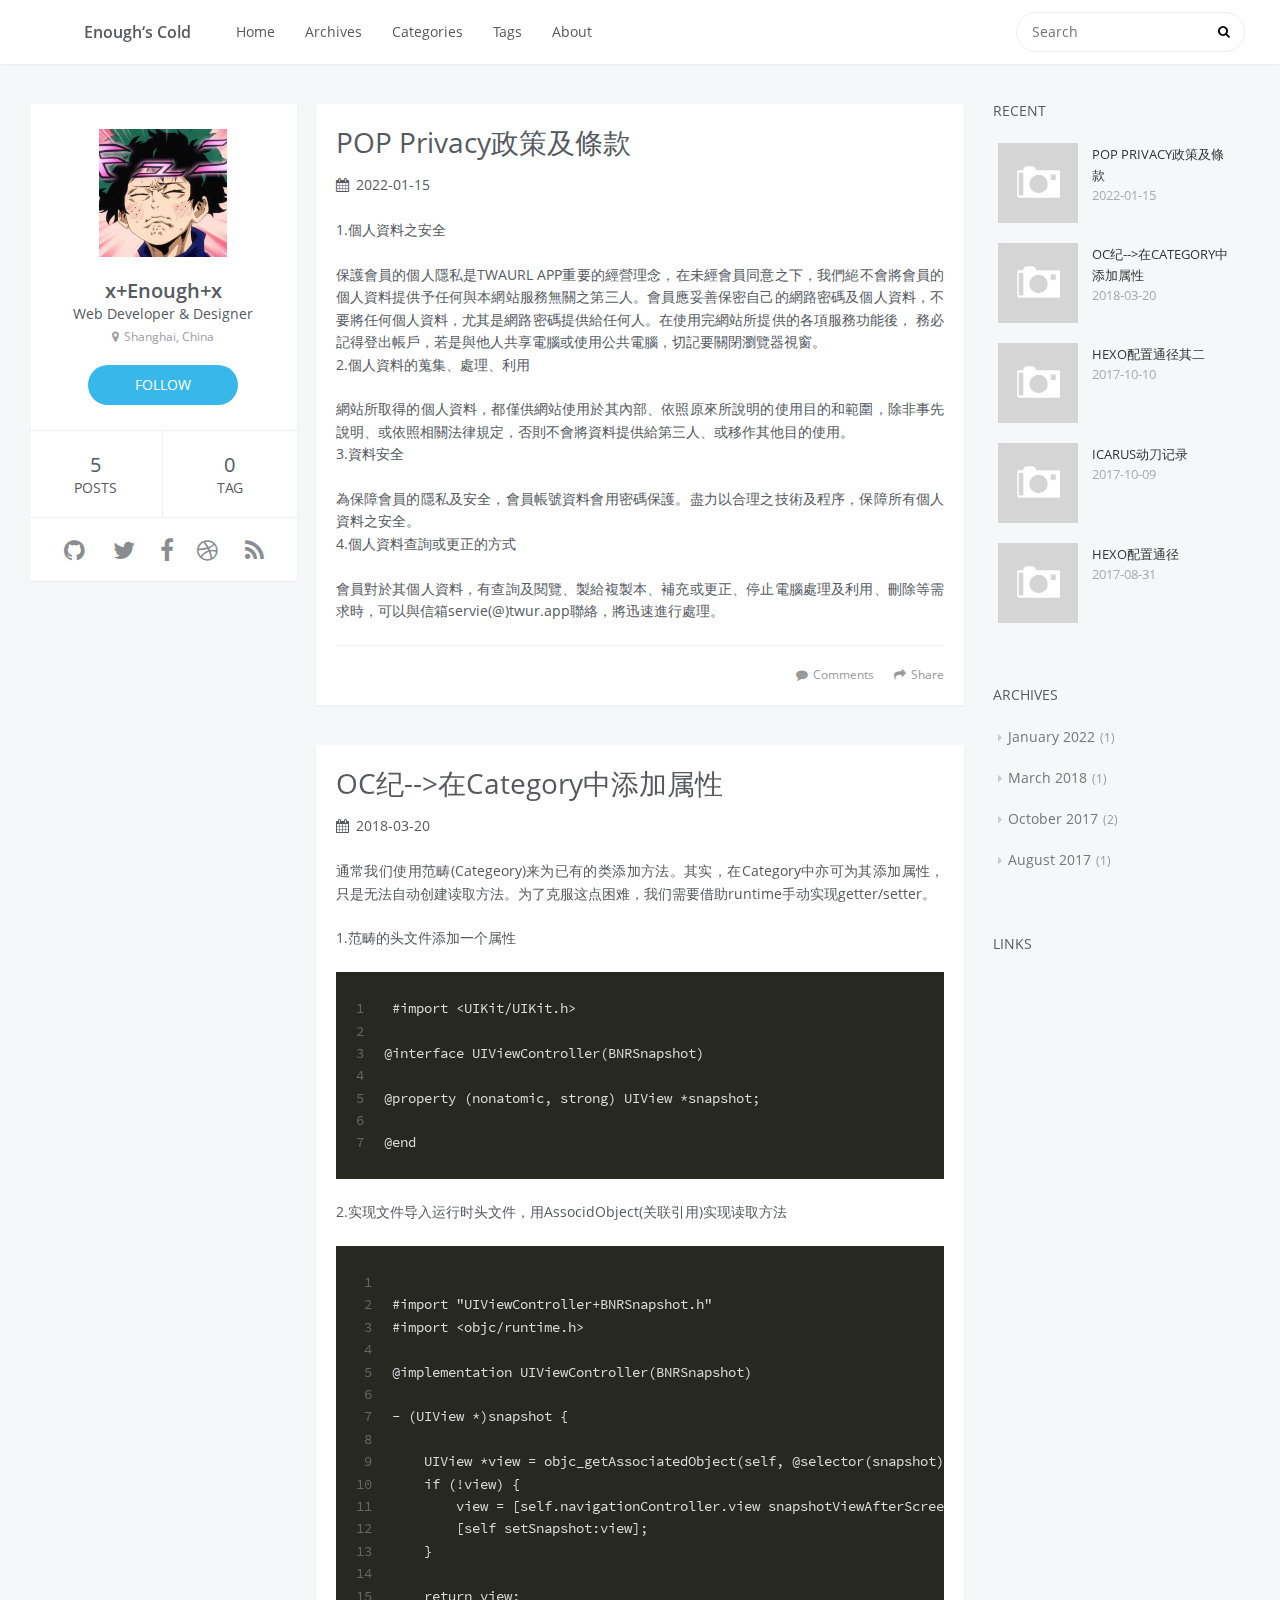
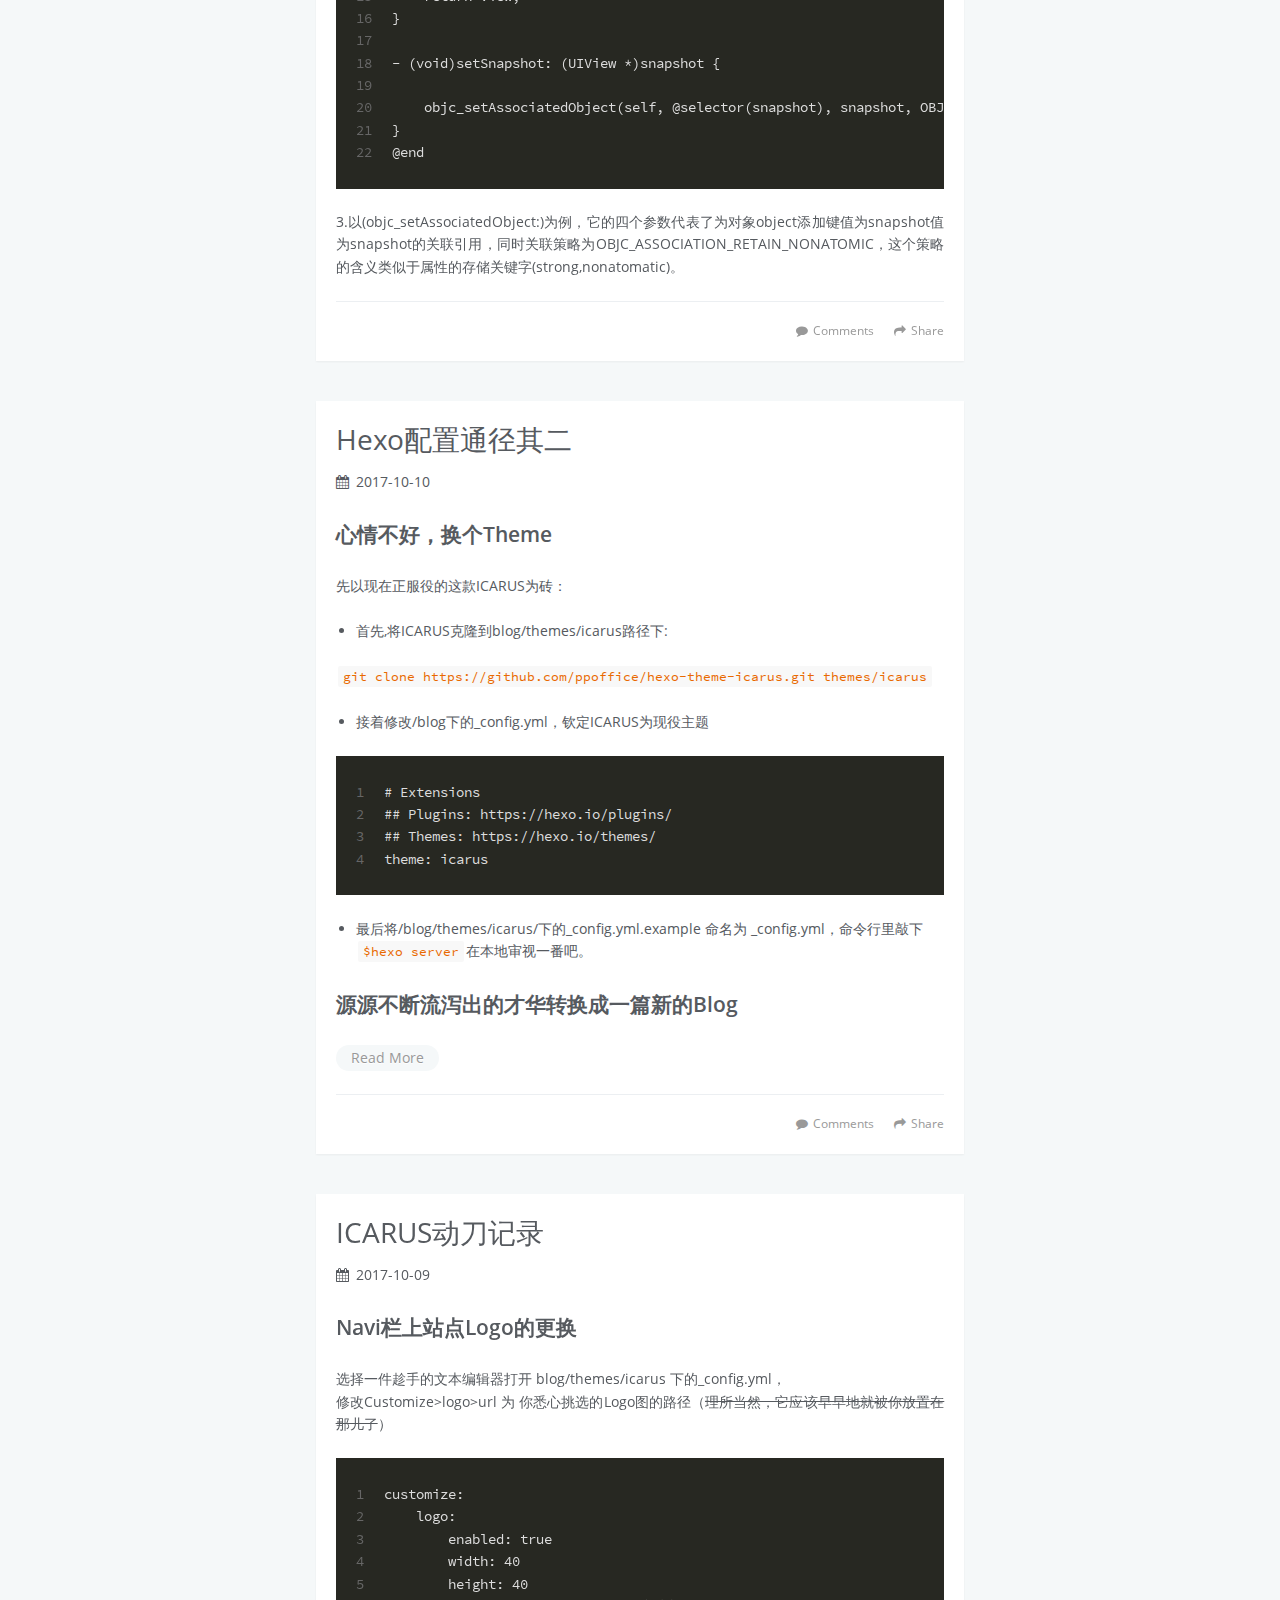
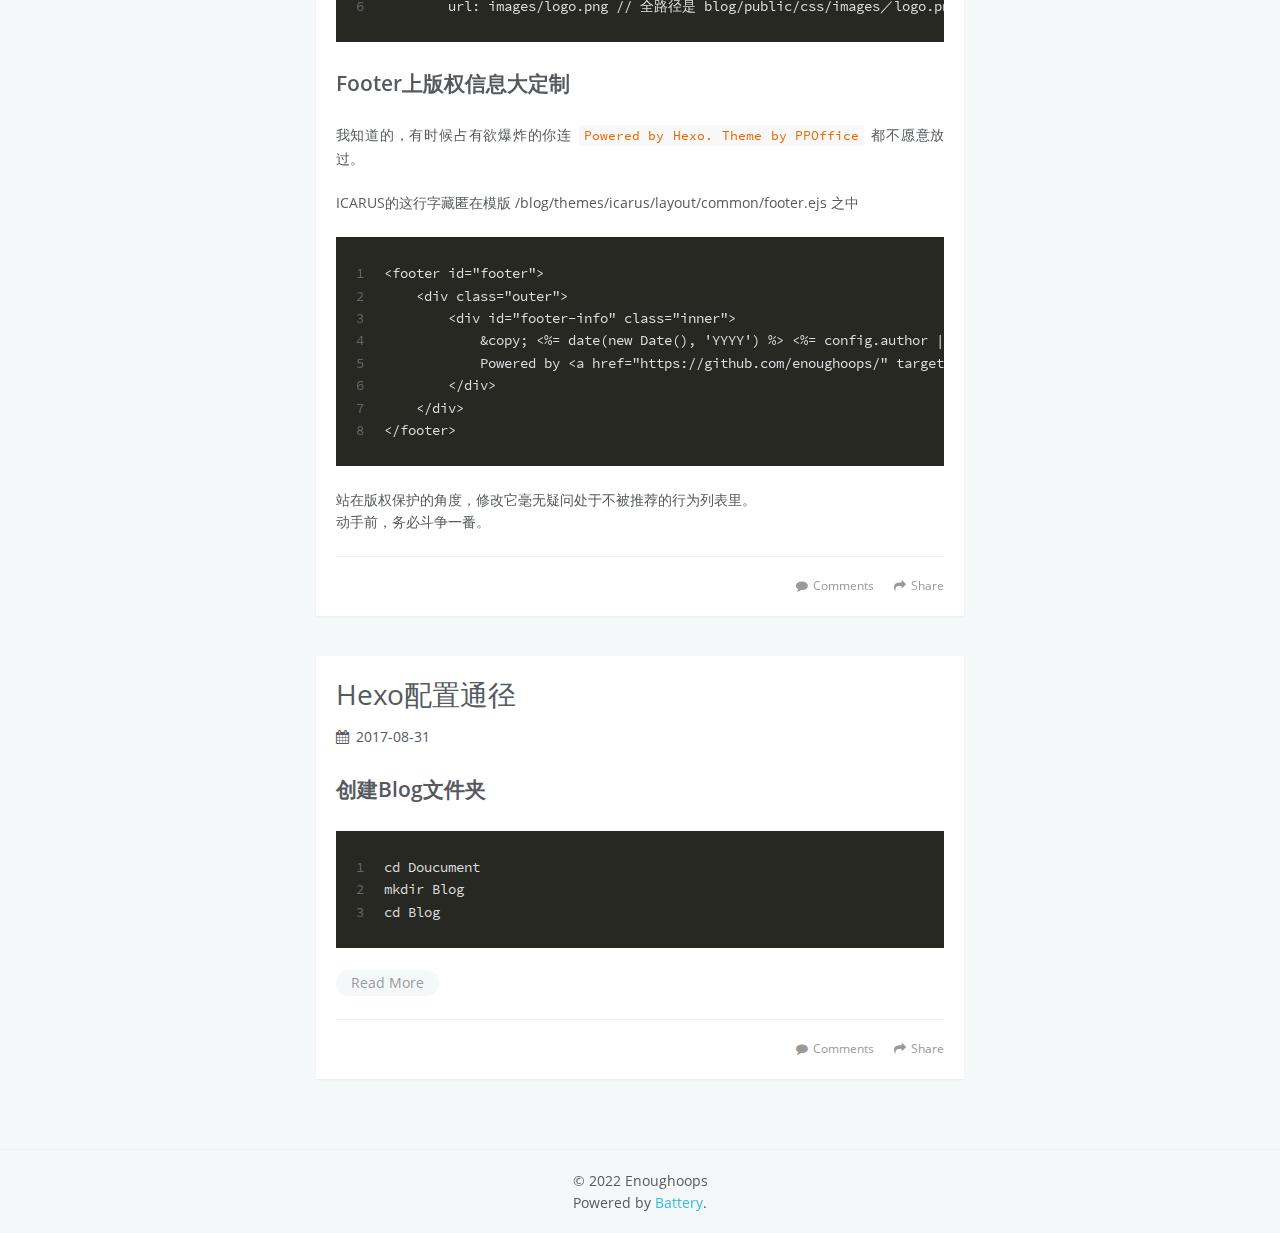
==== commit f801c9c9: "Site updated: 2022-01-15 22:21:27" ====
--- a/index.html
+++ b/index.html
@@ -211,11 +211,36 @@
     <div class="article-inner">
         
         
+            <header class="article-header">
+                
+    
+        <h1 itemprop="name">
+            <a class="article-title" href="/2022/01/15/POP Privacy政策及條款/">POP Privacy政策及條款</a>
+        </h1>
+    
+
+                
+                    <div class="article-meta">
+                        
+    <div class="article-date">
+        <i class="fa fa-calendar"></i>
+        <a href="/2022/01/15/POP Privacy政策及條款/">
+            <time datetime="2022-01-15T14:20:18.000Z" itemprop="datePublished">2022-01-15</time>
+        </a>
+    </div>
+
+
+                        
+                        
+                    </div>
+                
+            </header>
+        
         
         <div class="article-entry" itemprop="articleBody">
         
             
-            <h1 id="POP-Privacy政策及條款"><a href="#POP-Privacy政策及條款" class="headerlink" title="POP Privacy政策及條款"></a>POP Privacy政策及條款</h1><p>1.個人資料之安全</p>
+            <p>1.個人資料之安全</p>
 <p>保護會員的個人隱私是TWAURL APP重要的經營理念，在未經會員同意之下，我們絕不會將會員的個人資料提供予任何與本網站服務無關之第三人。會員應妥善保密自己的網路密碼及個人資料，不要將任何個人資料，尤其是網路密碼提供給任何人。在使用完網站所提供的各項服務功能後， 務必記得登出帳戶，若是與他人共享電腦或使用公共電腦，切記要關閉瀏覽器視窗。<br>2.個人資料的蒐集、處理、利用</p>
 <p>網站所取得的個人資料，都僅供網站使用於其內部、依照原來所說明的使用目的和範圍，除非事先說明、或依照相關法律規定，否則不會將資料提供給第三人、或移作其他目的使用。<br>3.資料安全</p>
 <p>為保障會員的隱私及安全，會員帳號資料會用密碼保護。盡力以合理之技術及程序，保障所有個人資料之安全。<br>4.個人資料查詢或更正的方式</p>
@@ -230,7 +255,7 @@
 
 </div>
 
-    <a data-url="http://yoursite.com/2022/01/15/POP Privacy政策及條款/" data-id="ckyfvxqpu0004278leex4jpvp" class="article-share-link"><i class="fa fa-share"></i>Share</a>
+    <a data-url="http://yoursite.com/2022/01/15/POP Privacy政策及條款/" data-id="ckyfx3xh10004uh8lz7copdua" class="article-share-link"><i class="fa fa-share"></i>Share</a>
 <script>
     (function ($) {
         // Prevent duplicate binding
@@ -357,7 +382,7 @@
 
 </div>
 
-    <a data-url="http://yoursite.com/2018/03/20/OC笔记-在Category中添加属性/" data-id="ckyfvxqps0003278l29j8o92n" class="article-share-link"><i class="fa fa-share"></i>Share</a>
+    <a data-url="http://yoursite.com/2018/03/20/OC笔记-在Category中添加属性/" data-id="ckyfx3xgy0003uh8lrccs33no" class="article-share-link"><i class="fa fa-share"></i>Share</a>
 <script>
     (function ($) {
         // Prevent duplicate binding
@@ -492,7 +517,7 @@
 
 </div>
 
-    <a data-url="http://yoursite.com/2017/10/10/Hexo配置通径其二/" data-id="ckyfvxqph0000278ll8xmdebc" class="article-share-link"><i class="fa fa-share"></i>Share</a>
+    <a data-url="http://yoursite.com/2017/10/10/Hexo配置通径其二/" data-id="ckyfx3xgn0001uh8lgmh65ecd" class="article-share-link"><i class="fa fa-share"></i>Share</a>
 <script>
     (function ($) {
         // Prevent duplicate binding
@@ -619,7 +644,7 @@
 
 </div>
 
-    <a data-url="http://yoursite.com/2017/10/09/ICARUS动刀记录/" data-id="ckyfvxqpq0002278l5bsa5phs" class="article-share-link"><i class="fa fa-share"></i>Share</a>
+    <a data-url="http://yoursite.com/2017/10/09/ICARUS动刀记录/" data-id="ckyfx3xgs0002uh8l3cqvg8zg" class="article-share-link"><i class="fa fa-share"></i>Share</a>
 <script>
     (function ($) {
         // Prevent duplicate binding
@@ -742,7 +767,7 @@
 
 </div>
 
-    <a data-url="http://yoursite.com/2017/08/31/Hexo配置通径/" data-id="ckyfvxqpn0001278lx8w9r2u3" class="article-share-link"><i class="fa fa-share"></i>Share</a>
+    <a data-url="http://yoursite.com/2017/08/31/Hexo配置通径/" data-id="ckyfx3xgd0000uh8ld4fzix4g" class="article-share-link"><i class="fa fa-share"></i>Share</a>
 <script>
     (function ($) {
         // Prevent duplicate binding
@@ -844,8 +869,8 @@
                         
                         <div class="item-inner">
                             <p class="item-category"></p>
-                            <p class="item-title"><a href="/2022/01/15/POP Privacy政策及條款/" class="title"></a></p>
-                            <p class="item-date"><time datetime="2022-01-15T13:44:46.555Z" itemprop="datePublished">2022-01-15</time></p>
+                            <p class="item-title"><a href="/2022/01/15/POP Privacy政策及條款/" class="title">POP Privacy政策及條款</a></p>
+                            <p class="item-date"><time datetime="2022-01-15T14:20:18.000Z" itemprop="datePublished">2022-01-15</time></p>
                         </div>
                     </li>
                 
